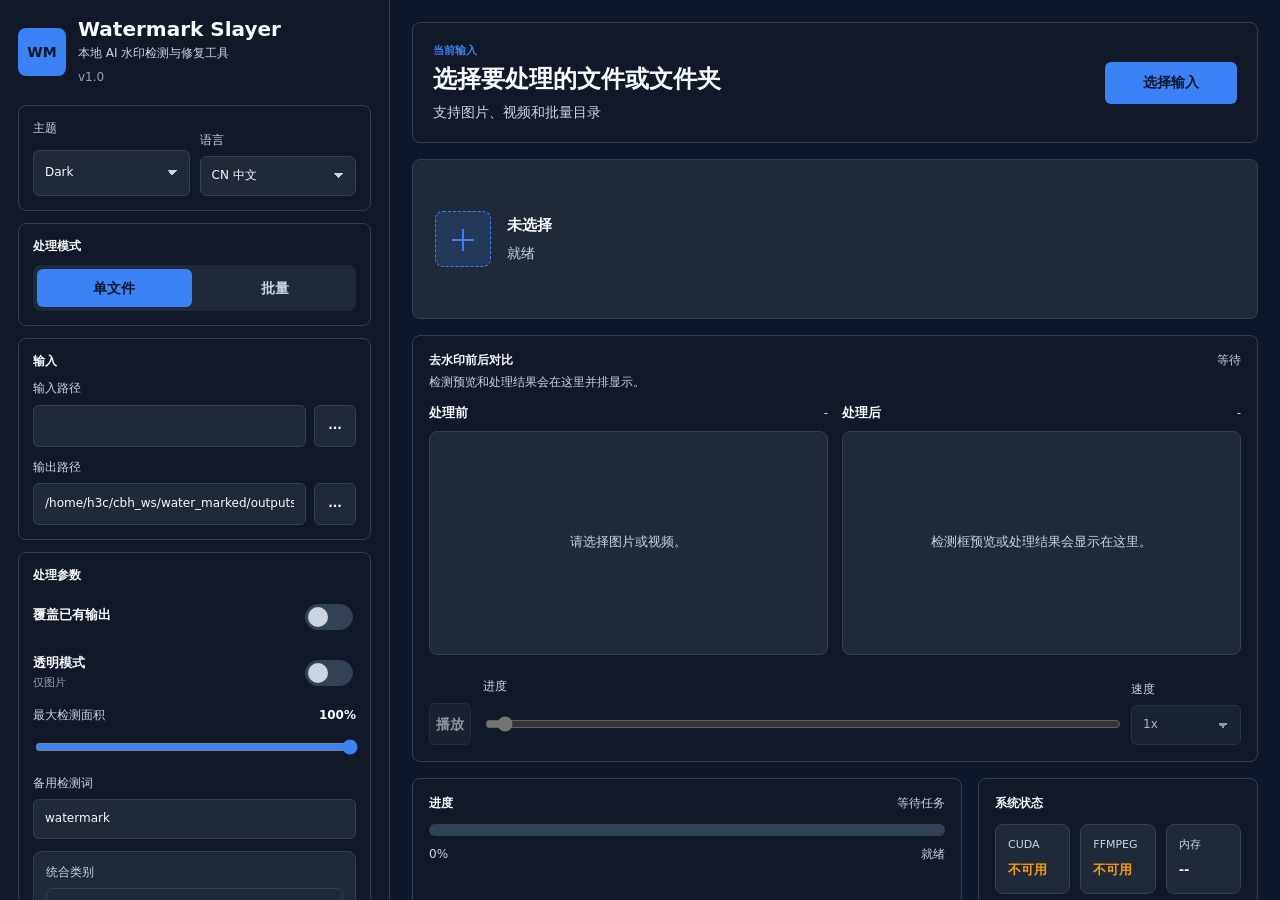
==== ui/index.html @ 6aa2b645 "Rename project to Watermark Slayer" ====
<!DOCTYPE html>
<html lang="zh">
<head>
    <meta charset="UTF-8">
    <meta name="viewport" content="width=device-width, initial-scale=1.0">
    <title>Watermark Slayer</title>
    <link rel="stylesheet" href="themes.css">
</head>
<body data-theme="dark">
    <div id="app" class="app-shell">
        <aside class="sidebar" aria-label="Controls">
            <header class="brand">
                <div class="brand-mark" aria-hidden="true">WM</div>
                <div class="brand-copy">
                    <h1 data-i18n="app.title">Watermark Slayer</h1>
                    <p data-i18n="app.subtitle">Local AI watermark detection and inpainting</p>
                    <span id="appVersion" class="version">v1.0</span>
                </div>
            </header>

            <section class="control-block">
                <div class="control-grid two">
                    <label class="field">
                        <span data-i18n="labels.theme">Theme</span>
                        <select id="themeSelect"></select>
                    </label>
                    <label class="field">
                        <span data-i18n="labels.language">Language</span>
                        <select id="langSelect"></select>
                    </label>
                </div>
            </section>

            <section class="control-block">
                <div class="section-title" data-i18n="modes.label">Mode</div>
                <div class="segmented" role="group" aria-label="Mode">
                    <button id="modeSingle" type="button" class="segment active" data-mode="single" data-i18n="modes.single">Single File</button>
                    <button id="modeBatch" type="button" class="segment" data-mode="batch" data-i18n="modes.batch">Batch</button>
                </div>
            </section>

            <section class="control-block">
                <div class="section-title" data-i18n="sections.input">Input</div>
                <label class="field">
                    <span data-i18n="labels.input_path">Input path</span>
                    <div class="path-row">
                        <input id="inputPath" type="text" spellcheck="false" autocomplete="off">
                        <button id="browseInput" class="icon-button" type="button" title="Browse" aria-label="Browse input">...</button>
                    </div>
                </label>
                <label class="field">
                    <span data-i18n="labels.output_path">Output path</span>
                    <div class="path-row">
                        <input id="outputPath" type="text" spellcheck="false" autocomplete="off" data-i18n-placeholder="output.placeholder">
                        <button id="browseOutput" class="icon-button" type="button" title="Browse" aria-label="Browse output">...</button>
                    </div>
                </label>
            </section>

            <section class="control-block">
                <div class="section-title" data-i18n="sections.settings">Processing</div>
                <label class="switch-row" data-tooltip-key="settings.gaslight.tooltip">
                    <span>
                        <strong data-i18n="settings.gaslight.label">Overwrite output</strong>
                        <small data-i18n="settings.gaslight.sublabel"></small>
                    </span>
                    <input id="overwriteToggle" type="checkbox">
                </label>
                <label class="switch-row" data-tooltip-key="settings.ghost.tooltip">
                    <span>
                        <strong data-i18n="settings.ghost.label">Transparent mode</strong>
                        <small data-i18n="settings.ghost.sublabel">Images only</small>
                    </span>
                    <input id="transparentToggle" type="checkbox">
                </label>

                <label class="field range-field" data-tooltip-key="settings.sigma_detect.tooltip">
                    <span class="range-label">
                        <span data-i18n="settings.sigma_detect.label">Max detection area</span>
                        <b id="detectionValue">100%</b>
                    </span>
                    <input id="detectionRange" type="range" min="1" max="100" value="100">
                </label>

                <label class="field" data-tooltip-key="settings.detection_prompt.tooltip">
                    <span data-i18n="classes.fallback_prompt">Fallback prompt</span>
                    <input id="detectionPrompt" type="text" list="promptOptions" data-i18n-placeholder="settings.detection_prompt.placeholder">
                    <datalist id="promptOptions">
                        <option value="watermark"></option>
                        <option value="logo"></option>
                        <option value="text"></option>
                        <option value="signature"></option>
                    </datalist>
                </label>

                <div class="class-map">
                    <label class="field">
                        <span data-i18n="classes.group">Unified category</span>
                        <select id="classGroupSelect"></select>
                    </label>
                    <div id="classGroupDescription" class="class-description"></div>
                    <div class="class-output">
                        <span data-i18n="classes.output_label">Output label</span>
                        <strong id="classOutputLabel">watermark</strong>
                    </div>
                    <div class="field">
                        <span data-i18n="classes.raw_classes">Raw model classes</span>
                        <div id="classCheckboxes" class="class-checkboxes"></div>
                        <small data-i18n="classes.hint">Selected raw classes are merged into one output label for mask generation.</small>
                    </div>
                </div>

                <div class="model-map">
                    <div class="section-title" data-i18n="model_settings.title">Florence Model</div>
                    <label class="field">
                        <span data-i18n="model_settings.model_id">Model folder</span>
                        <div class="path-row">
                            <input id="florenceModelId" type="text" spellcheck="false">
                            <button id="browseFlorenceModel" class="icon-button" type="button" title="Browse">...</button>
                        </div>
                    </label>
                    <label class="field">
                        <span data-i18n="model_settings.adapter_dir">Adapter folder</span>
                        <div class="path-row">
                            <input id="florenceAdapterDir" type="text" spellcheck="false">
                            <button id="browseFlorenceAdapter" class="icon-button" type="button" title="Browse">...</button>
                        </div>
                    </label>
                    <div class="control-grid two">
                        <label class="field">
                            <span data-i18n="model_settings.max_new_tokens">Max tokens</span>
                            <input id="florenceMaxTokens" type="number" min="1" max="1024">
                        </label>
                        <label class="field">
                            <span data-i18n="model_settings.num_beams">Beams</span>
                            <input id="florenceNumBeams" type="number" min="1" max="10">
                        </label>
                    </div>
                    <label class="switch-row compact-switch">
                        <span>
                            <strong data-i18n="model_settings.use_fast_processor">Fast processor</strong>
                        </span>
                        <input id="florenceUseFastProcessor" type="checkbox">
                    </label>
                </div>

                <label class="field" data-tooltip-key="settings.output_format.tooltip">
                    <span data-i18n="settings.output_format.label">Output format</span>
                    <select id="formatSelect">
                        <option value="None" data-i18n="settings.output_format.auto">Auto</option>
                        <option value="PNG" data-i18n="settings.output_format.png">PNG</option>
                        <option value="JPG" data-i18n="settings.output_format.jpg">JPG</option>
                        <option value="WEBP" data-i18n="settings.output_format.webp">WEBP</option>
                        <option value="MP4" data-i18n="settings.output_format.mp4">MP4</option>
                        <option value="AVI" data-i18n="settings.output_format.avi">AVI</option>
                    </select>
                </label>
            </section>

            <section id="videoPanel" class="control-block">
                <div class="section-title" data-i18n="video_settings.title">Video Settings</div>
                <label class="field range-field">
                    <span class="range-label">
                        <span data-i18n="video_settings.detection_skip.label">Detection interval</span>
                        <b><span id="detectionSkipValue">1</span> <span data-i18n="video_settings.detection_skip.unit">frames</span></b>
                    </span>
                    <input id="detectionSkip" type="range" min="1" max="10" value="1">
                    <small data-i18n="video_settings.detection_skip.hint"></small>
                </label>
                <label class="field range-field">
                    <span class="range-label">
                        <span data-i18n="video_settings.fade_in.label">Lead buffer</span>
                        <b><span id="fadeInValue">0</span>s</b>
                    </span>
                    <input id="fadeIn" type="range" min="0" max="2" step="0.1" value="0">
                    <small data-i18n="video_settings.fade_in.hint"></small>
                </label>
                <label class="field range-field">
                    <span class="range-label">
                        <span data-i18n="video_settings.fade_out.label">Tail buffer</span>
                        <b><span id="fadeOutValue">0</span>s</b>
                    </span>
                    <input id="fadeOut" type="range" min="0" max="2" step="0.1" value="0">
                    <small data-i18n="video_settings.fade_out.hint"></small>
                </label>
            </section>

            <section class="control-block actions">
                <button id="startButton" type="button" class="primary-button" data-i18n="buttons.start">Start Processing</button>
                <button id="stopButton" type="button" class="secondary-button" data-i18n="buttons.stop">Stop</button>
                <button id="previewButton" type="button" class="secondary-button" data-i18n="buttons.preview">Preview Detection</button>
            </section>
        </aside>

        <main class="workspace">
            <section class="hero-panel">
                <div>
                    <p class="eyebrow" data-i18n="labels.current_file">Current input</p>
                    <h2 id="selectedTitle" data-i18n="dropzone.title">Select a file or folder</h2>
                    <p id="selectedSubtitle" data-i18n="dropzone.subtitle">Images, videos, and batch folders are supported</p>
                </div>
                <button id="stageBrowse" type="button" class="primary-button compact" data-i18n="buttons.select_input">Select Input</button>
            </section>

            <section id="dropZone" class="drop-zone" tabindex="0">
                <div class="drop-symbol" aria-hidden="true"></div>
                <div>
                    <strong id="pathDisplay" data-i18n="labels.not_selected">Not selected</strong>
                    <span id="fileKind" data-i18n="labels.ready">Ready</span>
                </div>
            </section>

            <section class="panel compare-panel">
                <div class="panel-head">
                    <div>
                        <h3 data-i18n="compare.title">Before / After</h3>
                        <p data-i18n="compare.subtitle">Detection preview and processed output stay side by side.</p>
                    </div>
                    <span id="compareStatus" data-i18n="compare.waiting">Waiting</span>
                </div>

                <div class="compare-grid">
                    <div class="compare-pane">
                        <div class="compare-pane-head">
                            <h4 data-i18n="compare.before">Before</h4>
                            <span id="compareBeforeName">-</span>
                        </div>
                        <div class="compare-media">
                            <img id="compareBeforeImage" class="hidden" alt="Before image">
                            <video id="compareBeforeVideo" class="hidden" muted playsinline></video>
                            <div id="compareBeforeEmpty" class="compare-empty" data-i18n="compare.before_empty">Select an image or video.</div>
                        </div>
                    </div>

                    <div class="compare-pane">
                        <div class="compare-pane-head">
                            <h4 data-i18n="compare.after">After</h4>
                            <span id="compareAfterName">-</span>
                        </div>
                        <div class="compare-media">
                            <img id="compareAfterImage" class="hidden" alt="After image">
                            <video id="compareAfterVideo" class="hidden" muted playsinline></video>
                            <div id="compareAfterEmpty" class="compare-empty" data-i18n="compare.after_empty">Detection boxes or processed output will appear here.</div>
                        </div>
                    </div>
                </div>

                <div class="compare-controls">
                    <button id="comparePlayPause" type="button" class="secondary-button compact" data-i18n="compare.play">Play</button>
                    <label class="field">
                        <span data-i18n="compare.progress">Progress</span>
                        <input id="compareTimeline" type="range" min="0" max="1000" value="0">
                    </label>
                    <label class="field speed-field">
                        <span data-i18n="compare.speed">Speed</span>
                        <select id="compareSpeed">
                            <option value="0.25">0.25x</option>
                            <option value="0.5">0.5x</option>
                            <option value="1" selected>1x</option>
                            <option value="1.5">1.5x</option>
                            <option value="2">2x</option>
                            <option value="4">4x</option>
                        </select>
                    </label>
                </div>
            </section>

            <section class="status-layout">
                <div class="panel progress-panel">
                    <div class="panel-head">
                        <h3 data-i18n="labels.progress">Progress</h3>
                        <span id="statusText" data-i18n="labels.idle">Idle</span>
                    </div>
                    <div class="progress-track" aria-label="Progress">
                        <div id="progressFill" class="progress-fill"></div>
                    </div>
                    <div class="progress-meta">
                        <span id="progressValue">0%</span>
                        <span id="statusMessage">Ready</span>
                    </div>
                </div>

                <div class="panel system-panel">
                    <div class="panel-head">
                        <h3 data-i18n="sections.system">System</h3>
                    </div>
                    <div class="system-grid">
                        <div class="system-item">
                            <span data-i18n="status_bar.cuda">CUDA</span>
                            <strong id="cudaState">--</strong>
                        </div>
                        <div class="system-item">
                            <span data-i18n="status_bar.ffmpeg">FFmpeg</span>
                            <strong id="ffmpegState">--</strong>
                        </div>
                        <div class="system-item">
                            <span data-i18n="status_bar.ram">RAM</span>
                            <strong id="ramState">--</strong>
                        </div>
                        <div class="system-item wide">
                            <span>Device</span>
                            <strong id="gpuState">--</strong>
                        </div>
                    </div>
                </div>
            </section>

            <section class="panel log-panel">
                <div class="panel-head">
                    <h3 data-i18n="sections.logs">Logs</h3>
                    <button id="clearLogs" type="button" class="text-button">Clear</button>
                </div>
                <div id="logs" class="logs" aria-live="polite"></div>
            </section>
        </main>
    </div>

    <div id="previewModal" class="modal hidden" role="dialog" aria-modal="true" aria-labelledby="previewTitle">
        <div class="modal-surface">
            <header class="modal-head">
                <div>
                    <p class="eyebrow" data-i18n="sections.preview">Preview</p>
                    <h2 id="previewTitle" data-i18n="preview_modal.title">Detection Preview</h2>
                </div>
                <button id="closePreview" type="button" class="icon-button close" aria-label="Close">x</button>
            </header>
            <div id="previewBody" class="preview-body">
                <div id="previewLoading" class="preview-state hidden">
                    <div class="loader"></div>
                    <strong data-i18n="preview_modal.loading">Detecting...</strong>
                    <span data-i18n="preview_modal.loading_hint">The first run may need to download model files.</span>
                </div>
                <div id="previewError" class="preview-error hidden"></div>
                <img id="previewImage" class="preview-image hidden" alt="Detection preview">
            </div>
            <div class="preview-meta">
                <div>
                    <span data-i18n="preview_modal.prompt">Prompt:</span>
                    <strong id="previewPrompt">-</strong>
                </div>
                <div>
                    <span data-i18n="preview_modal.detected">Detected:</span>
                    <strong><span id="previewCount">0</span> <span data-i18n="preview_modal.regions">region(s)</span></strong>
                </div>
                <div class="wide">
                    <span data-i18n="preview_modal.source">Source:</span>
                    <strong id="previewSource">-</strong>
                </div>
            </div>
            <div class="preview-list">
                <h3 data-i18n="preview_modal.bounding_boxes">Bounding Boxes</h3>
                <div id="previewDetections"></div>
            </div>
            <div class="preview-raw test-json-grid">
                <div>
                    <h3 data-i18n="preview_modal.generated_text">Florence Generated Text</h3>
                    <pre id="previewGeneratedText"></pre>
                </div>
                <div>
                    <h3 data-i18n="preview_modal.predictions_raw">Raw OD Predictions</h3>
                    <pre id="previewRawPredictions"></pre>
                </div>
            </div>
            <footer class="modal-actions">
                <button id="rerunPreview" type="button" class="secondary-button" data-i18n="buttons.try_again">Run Again</button>
                <button id="closePreviewFooter" type="button" class="primary-button compact" data-i18n="buttons.close">Close</button>
            </footer>
        </div>
    </div>

    <script>
        const fallbackText = {
            app: { title: 'Watermark Slayer', subtitle: 'Local AI watermark detection and inpainting' },
            sections: { input: 'Input', output: 'Output', settings: 'Processing', video: 'Video', system: 'System', logs: 'Logs', preview: 'Preview' },
            modes: { label: 'Mode', single: 'Single File', batch: 'Batch' },
            settings: {
                gaslight: { label: 'Overwrite output', sublabel: '', tooltip: 'Allow replacing existing output files.' },
                ghost: { label: 'Transparent mode', sublabel: 'Images only', tooltip: 'Make detected regions transparent instead of inpainting.' },
                sigma_detect: { label: 'Max detection area', tooltip: 'Detections larger than this percentage are skipped.' },
                detection_prompt: { label: 'Detection prompt', placeholder: 'watermark', tooltip: 'Tell the model what to detect.' },
                output_format: { label: 'Output format', auto: 'Auto', png: 'PNG', jpg: 'JPG', webp: 'WEBP', mp4: 'MP4', avi: 'AVI' }
            },
            classes: { title: 'Class Mapping', group: 'Unified category', raw_classes: 'Raw model classes', output_label: 'Output label', fallback_prompt: 'Fallback prompt', empty: 'No classes are available. Check detection_classes.json.', hint: 'Selected raw classes are merged into one output label for mask generation.' },
            video_settings: {
                title: 'Video Settings',
                detection_skip: { label: 'Detection interval', unit: 'frames', hint: 'Higher values are faster but may miss short-lived watermarks.' },
                fade_in: { label: 'Lead buffer', hint: 'Extend the mask backward in time.' },
                fade_out: { label: 'Tail buffer', hint: 'Extend the mask forward in time.' }
            },
            model_settings: { title: 'Florence Model', model_id: 'Model folder', adapter_dir: 'Adapter folder', max_new_tokens: 'Max tokens', num_beams: 'Beams', use_fast_processor: 'Fast processor' },
            buttons: { preview: 'Preview Detection', preview_loading: 'Detecting...', start: 'Start Processing', start_processing: 'Processing...', stop: 'Stop', select_input: 'Select Input', try_again: 'Run Again', close: 'Close' },
            compare: { title: 'Before / After', subtitle: 'Detection preview and processed output stay side by side.', waiting: 'Waiting', detecting: 'Detection preview', processing: 'Processing', done: 'Processed', before: 'Before', after: 'After', before_empty: 'Select an image or video.', after_empty: 'Detection boxes or processed output will appear here.', play: 'Play', pause: 'Pause', progress: 'Progress', speed: 'Speed' },
            dropzone: { title: 'Select a file or folder', subtitle: 'Images, videos, and batch folders are supported', video_hint: 'Video file', image_hint: 'Image file', folder_hint: 'Batch folder' },
            output: { placeholder: 'Defaults to the input folder' },
            status_bar: { cuda: 'CUDA', ffmpeg: 'FFmpeg', ram: 'RAM', on: 'Available', off: 'Unavailable', cpu_mode: 'CPU Mode' },
            preview_modal: { title: 'Detection Preview', prompt: 'Prompt:', detected: 'Detected:', source: 'Source:', regions: 'region(s)', bounding_boxes: 'Bounding Boxes', generated_text: 'Florence Generated Text', predictions_raw: 'Raw OD Predictions', of_image: '% of image', too_large: 'Skipped', loading: 'Detecting...', loading_hint: 'The first run may need to download model files.' },
            processing_status: ['Preparing models...', 'Detecting watermark regions...', 'Building masks...', 'Running inpainting...', 'Writing output...'],
            logs: { init: 'Interface ready.', starting: 'Processing started.', first_run_hint: 'First run may download model files.', done: 'Processing complete.', stopped: 'Task stopped.', no_input: 'Select an input path first.', ghost_video_warning: 'Transparent mode is not supported for videos. It has been disabled.', no_ffmpeg: 'FFmpeg was not detected. Video output may not include audio.', api_error: 'Backend API is unavailable. Start the app with run.sh or run.bat.', preview_failed: 'Preview failed:', preview_result: 'Detected {total} region(s); {accepted} will be processed.', cooking: 'Processing...' },
            labels: { theme: 'Theme', language: 'Language', input_path: 'Input path', output_path: 'Output path', current_file: 'Current input', idle: 'Idle', progress: 'Progress', ready: 'Ready', not_selected: 'Not selected', api_unavailable: 'API disconnected' }
        };

        const defaultUiConfig = {
            version: '1.0',
            themes: [
                { id: 'dark', name: 'Dark' },
                { id: 'light', name: 'Light' }
            ],
            languages: [
                { id: 'zh', icon: 'CN', name: '中文' },
                { id: 'en', icon: 'EN', name: 'English' }
            ]
        };

        const defaultDetectionClassConfig = {
            version: 1,
            default_group: 'watermark',
            groups: [
                {
                    id: 'watermark',
                    name: 'Watermark',
                    name_zh: '水印',
                    name_en: 'Watermark',
                    output_label: 'watermark',
                    task: 'od',
                    description: 'Unified watermark category composed from raw Florence-2 labels.',
                    description_zh: '由微调 Florence-2 输出的原始水印类别合并而成。',
                    description_en: 'Unified watermark category composed from raw Florence-2 labels.',
                    classes: [
                        { id: 'sd_wm', name: 'SD Watermark', name_zh: 'SD 水印', name_en: 'SD Watermark' },
                        { id: 'blur_wm', name: 'Blur Watermark', name_zh: '模糊水印', name_en: 'Blur Watermark' }
                    ]
                }
            ]
        };

        const supportedVideoExt = ['mp4', 'avi', 'mov', 'mkv', 'flv', 'wmv', 'webm'];
        const supportedImageExt = ['png', 'jpg', 'jpeg', 'webp', 'bmp'];
        const formatValues = ['None', 'PNG', 'JPG', 'WEBP', 'MP4', 'AVI'];
        const defaultOutputPath = '/home/h3c/cbh_ws/water_marked/outputs';

        const state = {
            uiConfig: defaultUiConfig,
            detectionClassConfig: defaultDetectionClassConfig,
            t: fallbackText,
            configLoaded: false,
            mode: 'single',
            overwrite: false,
            transparent: false,
            detection: 100,
            format: 'None',
            inputPath: '',
            outputPath: defaultOutputPath,
            processing: false,
            progress: 0,
            statusMsg: '',
            theme: 'dark',
            lang: 'zh',
            detectionPrompt: 'watermark',
            detectionGroup: 'watermark',
            detectionOutputLabel: 'watermark',
            detectionTask: 'auto',
            selectedDetectionClasses: [],
            detectionSkip: 1,
            fadeIn: 0,
            fadeOut: 0,
            logs: [],
            logSeq: Date.now(),
            systemInfo: { cuda: false, gpu: '--', ffmpeg: false, ram: 0 },
            preview: { loading: false, error: '', image: '', detections: [], prompt: '', source: '', generatedText: '', predictionsRaw: [], parsed: null },
            compare: { before: null, after: null, status: 'waiting', outputPath: '', speed: 1, timeline: 0, playing: false },
            florenceTest: {
                modelId: '/home/h3c/cbh_ws/florence_train/fused_model',
                adapterDir: '',
                maxNewTokens: 256,
                numBeams: 3,
                useFastProcessor: true
            },
            statusTimer: null,
            saveTimer: null
        };

        const $ = (selector, root = document) => root.querySelector(selector);
        const $$ = (selector, root = document) => Array.from(root.querySelectorAll(selector));

        const el = {};

        function api() {
            return window.pywebview && window.pywebview.api ? window.pywebview.api : null;
        }

        function text(path, fallback = '') {
            const fromLang = path.split('.').reduce((acc, part) => acc && acc[part], state.t);
            if (typeof fromLang === 'string') return fromLang;
            const fromFallback = path.split('.').reduce((acc, part) => acc && acc[part], fallbackText);
            return typeof fromFallback === 'string' ? fromFallback : fallback;
        }

        function normalizeTheme(theme) {
            const themes = state.uiConfig.themes.map(item => item.id);
            return themes.includes(theme) ? theme : 'dark';
        }

        function normalizeLang(lang) {
            const langs = state.uiConfig.languages.map(item => item.id);
            return langs.includes(lang) ? lang : 'zh';
        }

        function normalizeFormat(format) {
            return formatValues.includes(format) ? format : 'None';
        }

        function currentClassGroup() {
            const groups = state.detectionClassConfig.groups || [];
            return groups.find(group => group.id === state.detectionGroup) || groups[0] || null;
        }

        function classIds(group) {
            return (group && Array.isArray(group.classes) ? group.classes : []).map(item => item.id || item).filter(Boolean);
        }

        function normalizeDetectionGroup(groupId) {
            const groups = state.detectionClassConfig.groups || [];
            if (groups.some(group => group.id === groupId)) return groupId;
            return state.detectionClassConfig.default_group || (groups[0] && groups[0].id) || 'watermark';
        }

        function normalizeSelectedClasses(selected, group) {
            const available = classIds(group);
            const selectedSet = new Set(Array.isArray(selected) ? selected : []);
            const normalized = available.filter(id => selectedSet.has(id));
            return normalized.length ? normalized : available;
        }

        function localizedValue(item, key) {
            if (!item) return '';
            return item[`${key}_${state.lang}`] || item[key] || item.id || '';
        }

        function toUbuntuPath(path) {
            if (path === null || path === undefined) return '';
            let value = String(path).trim();
            if (!value) return '';

            if (value.startsWith('file://')) {
                try {
                    const url = new URL(value);
                    if (url.protocol === 'file:') {
                        value = decodeURIComponent(url.pathname || '');
                    }
                } catch (error) {
                    // Keep the original text if it is not a valid URL.
                }
            }

            value = value.replace(/\\/g, '/');
            const driveMatch = value.match(/^\/?([A-Za-z]):\/(.*)$/);
            if (driveMatch) {
                value = `/mnt/${driveMatch[1].toLowerCase()}/${driveMatch[2]}`;
            }
            return value;
        }

        function extensionOf(path) {
            path = toUbuntuPath(path);
            if (!path || !path.includes('.')) return '';
            return path.split('.').pop().toLowerCase();
        }

        function isVideoFile(path) {
            return supportedVideoExt.includes(extensionOf(path));
        }

        function isImageFile(path) {
            return supportedImageExt.includes(extensionOf(path));
        }

        function displayPath(path) {
            return toUbuntuPath(path) || text('labels.not_selected', 'Not selected');
        }

        function setHidden(node, hidden) {
            node.classList.toggle('hidden', Boolean(hidden));
        }

        async function fetchJson(url) {
            const response = await fetch(url, { cache: 'no-store' });
            if (!response.ok) throw new Error(response.statusText);
            return response.json();
        }

        async function loadUiConfig() {
            try {
                state.uiConfig = await fetchJson('config.json');
            } catch (error) {
                state.uiConfig = defaultUiConfig;
            }
            el.appVersion.textContent = 'v' + (state.uiConfig.version || '1.0');
            fillSelects();
        }

        async function loadDetectionClassConfig() {
            try {
                state.detectionClassConfig = await fetchJson('detection_classes.json');
            } catch (error) {
                state.detectionClassConfig = defaultDetectionClassConfig;
            }
            fillClassGroupSelect();
            state.detectionGroup = normalizeDetectionGroup(state.detectionGroup);
            const group = currentClassGroup();
                state.detectionOutputLabel = group ? (group.output_label || group.id) : 'watermark';
                state.detectionTask = group ? (group.task || 'auto') : 'auto';
                state.selectedDetectionClasses = normalizeSelectedClasses(state.selectedDetectionClasses, group);
        }

        async function loadLanguage(lang) {
            const safeLang = normalizeLang(lang);
            try {
                state.t = await fetchJson(`lang/${safeLang}.json`);
            } catch (error) {
                state.t = fallbackText;
            }
            state.lang = safeLang;
            fillClassGroupSelect();
            document.documentElement.lang = safeLang === 'zh' ? 'zh' : 'en';
            document.title = text('app.title', 'Watermark Slayer');
            translateStatic();
            render();
        }

        function fillSelects() {
            el.themeSelect.innerHTML = '';
            state.uiConfig.themes.forEach(theme => {
                const option = document.createElement('option');
                option.value = theme.id;
                option.textContent = theme.name || theme.id;
                el.themeSelect.appendChild(option);
            });

            el.langSelect.innerHTML = '';
            state.uiConfig.languages.forEach(lang => {
                const option = document.createElement('option');
                option.value = lang.id;
                option.textContent = `${lang.icon ? lang.icon + ' ' : ''}${lang.name || lang.id}`;
                el.langSelect.appendChild(option);
            });
        }

        function fillClassGroupSelect() {
            el.classGroupSelect.innerHTML = '';
            const groups = state.detectionClassConfig.groups || [];
            groups.forEach(group => {
                const option = document.createElement('option');
                option.value = group.id;
                option.textContent = localizedValue(group, 'name') || group.output_label || group.id;
                el.classGroupSelect.appendChild(option);
            });
        }

        function translateStatic() {
            $$('[data-i18n]').forEach(node => {
                node.textContent = text(node.dataset.i18n, node.textContent);
            });
            $$('[data-i18n-placeholder]').forEach(node => {
                node.placeholder = text(node.dataset.i18nPlaceholder, node.placeholder);
            });
            $$('[data-tooltip-key]').forEach(node => {
                const tooltip = text(node.dataset.tooltipKey, '');
                if (tooltip) node.dataset.tooltip = tooltip;
            });
        }

        function applyTheme(theme) {
            state.theme = normalizeTheme(theme);
            document.body.dataset.theme = state.theme;
            el.themeSelect.value = state.theme;
        }

        function getConfig() {
            return {
                input_path: toUbuntuPath(state.inputPath),
                output_path: toUbuntuPath(state.outputPath),
                overwrite: state.overwrite,
                transparent: state.transparent,
                max_bbox_percent: state.detection,
                force_format: state.format,
                mode: state.mode,
                detection_prompt: state.detectionPrompt,
                detection_group: state.detectionGroup,
                detection_classes: state.selectedDetectionClasses,
                detection_output_label: state.detectionOutputLabel,
                detection_task: state.detectionTask,
                florence_model_id: toUbuntuPath(state.florenceTest.modelId),
                florence_adapter_dir: toUbuntuPath(state.florenceTest.adapterDir),
                florence_max_new_tokens: parseInt(state.florenceTest.maxNewTokens, 10) || 256,
                florence_num_beams: parseInt(state.florenceTest.numBeams, 10) || 3,
                florence_use_fast_processor: state.florenceTest.useFastProcessor,
                detection_skip: parseInt(state.detectionSkip, 10) || 1,
                fade_in: parseFloat(state.fadeIn) || 0,
                fade_out: parseFloat(state.fadeOut) || 0,
                theme: state.theme,
                lang: state.lang
            };
        }

        function saveConfigDebounced() {
            if (!state.configLoaded || !api()) return;
            clearTimeout(state.saveTimer);
            state.saveTimer = setTimeout(async () => {
                try {
                    await api().save_config(getConfig());
                } catch (error) {
                    console.log('Config save failed:', error);
                }
            }, 400);
        }

        async function loadBackendConfig() {
            if (!api()) return false;
            try {
                const config = await api().get_config() || {};
                state.inputPath = toUbuntuPath(config.input_path || '');
                state.outputPath = Object.prototype.hasOwnProperty.call(config, 'output_path') ? (toUbuntuPath(config.output_path || defaultOutputPath) || defaultOutputPath) : defaultOutputPath;
                state.overwrite = Boolean(config.overwrite);
                state.transparent = Boolean(config.transparent);
                state.detection = Number(config.max_bbox_percent || 100);
                state.format = normalizeFormat(config.force_format || 'None');
                state.mode = config.mode === 'batch' ? 'batch' : 'single';
                state.detectionPrompt = config.detection_prompt || 'watermark';
                state.detectionGroup = normalizeDetectionGroup(config.detection_group || state.detectionClassConfig.default_group || 'watermark');
                state.detectionOutputLabel = config.detection_output_label || (currentClassGroup() && currentClassGroup().output_label) || 'watermark';
                state.detectionTask = config.detection_task || (currentClassGroup() && currentClassGroup().task) || 'auto';
                state.selectedDetectionClasses = normalizeSelectedClasses(config.detection_classes || [], currentClassGroup());
                state.florenceTest.modelId = Object.prototype.hasOwnProperty.call(config, 'florence_model_id') ? toUbuntuPath(config.florence_model_id) : state.florenceTest.modelId;
                state.florenceTest.adapterDir = Object.prototype.hasOwnProperty.call(config, 'florence_adapter_dir') ? toUbuntuPath(config.florence_adapter_dir) : state.florenceTest.adapterDir;
                state.florenceTest.maxNewTokens = parseInt(config.florence_max_new_tokens || state.florenceTest.maxNewTokens, 10);
                state.florenceTest.numBeams = parseInt(config.florence_num_beams || state.florenceTest.numBeams, 10);
                state.florenceTest.useFastProcessor = config.florence_use_fast_processor !== false;
                state.detectionSkip = parseInt(config.detection_skip || 1, 10);
                state.fadeIn = parseFloat(config.fade_in || 0);
                state.fadeOut = parseFloat(config.fade_out || 0);
                applyTheme(config.theme || 'dark');
                await loadLanguage(config.lang || 'zh');
                state.configLoaded = true;
                addLogEntry(text('logs.init', 'Interface ready.'), 'info');
                render();
                await loadComparisonInput();
                return true;
            } catch (error) {
                console.log('Config load failed:', error);
                return false;
            }
        }

        function waitForBackendConfig() {
            return new Promise(resolve => {
                let done = false;
                const finish = value => {
                    if (!done) {
                        done = true;
                        resolve(value);
                    }
                };
                const attempt = async () => {
                    const loaded = await loadBackendConfig();
                    if (loaded) finish(true);
                };
                if (api()) {
                    attempt();
                } else {
                    window.addEventListener('pywebviewready', attempt, { once: true });
                    setTimeout(() => finish(false), 2500);
                }
            });
        }

        function bindElements() {
            [
                'appVersion', 'themeSelect', 'langSelect', 'modeSingle', 'modeBatch',
                'inputPath', 'outputPath', 'browseInput', 'browseOutput',
                'overwriteToggle', 'transparentToggle', 'detectionRange', 'detectionValue',
                'detectionPrompt', 'formatSelect', 'videoPanel', 'detectionSkip',
                'classGroupSelect', 'classGroupDescription', 'classOutputLabel', 'classCheckboxes',
                'detectionSkipValue', 'fadeIn', 'fadeInValue', 'fadeOut', 'fadeOutValue',
                'startButton', 'stopButton', 'previewButton', 'stageBrowse', 'dropZone',
                'florenceModelId', 'browseFlorenceModel', 'florenceAdapterDir',
                'browseFlorenceAdapter', 'florenceMaxTokens', 'florenceNumBeams',
                'florenceUseFastProcessor', 'compareStatus', 'compareBeforeName',
                'compareAfterName', 'compareBeforeImage', 'compareAfterImage',
                'compareBeforeVideo', 'compareAfterVideo', 'compareBeforeEmpty',
                'compareAfterEmpty', 'comparePlayPause', 'compareTimeline', 'compareSpeed',
                'selectedTitle', 'selectedSubtitle', 'pathDisplay', 'fileKind',
                'statusText', 'progressFill', 'progressValue', 'statusMessage',
                'cudaState', 'ffmpegState', 'ramState', 'gpuState', 'logs', 'clearLogs',
                'previewModal', 'closePreview', 'closePreviewFooter', 'previewLoading',
                'previewError', 'previewImage', 'previewPrompt', 'previewCount',
                'previewSource', 'previewDetections', 'previewGeneratedText',
                'previewRawPredictions', 'rerunPreview'
            ].forEach(id => {
                el[id] = document.getElementById(id);
            });
        }

        function bindEvents() {
            el.themeSelect.addEventListener('change', () => {
                applyTheme(el.themeSelect.value);
                saveConfigDebounced();
            });
            el.langSelect.addEventListener('change', async () => {
                await loadLanguage(el.langSelect.value);
                saveConfigDebounced();
            });

            el.modeSingle.addEventListener('click', () => setMode('single'));
            el.modeBatch.addEventListener('click', () => setMode('batch'));

            el.inputPath.addEventListener('input', () => {
                state.inputPath = toUbuntuPath(el.inputPath.value);
                state.compare.after = null;
                state.compare.outputPath = '';
                state.compare.status = 'waiting';
                saveConfigDebounced();
                render();
                loadComparisonInput();
            });
            el.outputPath.addEventListener('input', () => {
                state.outputPath = toUbuntuPath(el.outputPath.value);
                saveConfigDebounced();
            });
            el.browseInput.addEventListener('click', browseInput);
            el.browseOutput.addEventListener('click', browseOutput);
            el.stageBrowse.addEventListener('click', browseInput);
            el.dropZone.addEventListener('click', browseInput);
            el.dropZone.addEventListener('keydown', event => {
                if (event.key === 'Enter' || event.key === ' ') {
                    event.preventDefault();
                    browseInput();
                }
            });
            el.dropZone.addEventListener('dragover', event => {
                event.preventDefault();
                el.dropZone.classList.add('dragging');
            });
            el.dropZone.addEventListener('dragleave', () => el.dropZone.classList.remove('dragging'));
            el.dropZone.addEventListener('drop', event => {
                event.preventDefault();
                el.dropZone.classList.remove('dragging');
                const file = event.dataTransfer.files && event.dataTransfer.files[0];
                if (file && file.path) {
                    state.inputPath = toUbuntuPath(file.path);
                    saveConfigDebounced();
                    render();
                }
            });

            el.overwriteToggle.addEventListener('change', () => {
                state.overwrite = el.overwriteToggle.checked;
                saveConfigDebounced();
            });
            el.transparentToggle.addEventListener('change', () => {
                state.transparent = el.transparentToggle.checked;
                saveConfigDebounced();
                render();
            });
            el.detectionRange.addEventListener('input', () => {
                state.detection = parseInt(el.detectionRange.value, 10);
                render();
            });
            el.detectionRange.addEventListener('change', saveConfigDebounced);
            el.detectionPrompt.addEventListener('input', () => {
                state.detectionPrompt = el.detectionPrompt.value;
                saveConfigDebounced();
            });
            el.classGroupSelect.addEventListener('change', () => {
                state.detectionGroup = normalizeDetectionGroup(el.classGroupSelect.value);
                const group = currentClassGroup();
                state.detectionOutputLabel = group ? (group.output_label || group.id) : 'watermark';
                state.detectionTask = group ? (group.task || 'auto') : 'auto';
                state.selectedDetectionClasses = normalizeSelectedClasses([], group);
                saveConfigDebounced();
                render();
            });
            el.formatSelect.addEventListener('change', () => {
                state.format = normalizeFormat(el.formatSelect.value);
                saveConfigDebounced();
            });
            el.detectionSkip.addEventListener('input', () => {
                state.detectionSkip = parseInt(el.detectionSkip.value, 10);
                render();
            });
            el.detectionSkip.addEventListener('change', saveConfigDebounced);
            el.fadeIn.addEventListener('input', () => {
                state.fadeIn = parseFloat(el.fadeIn.value);
                render();
            });
            el.fadeIn.addEventListener('change', saveConfigDebounced);
            el.fadeOut.addEventListener('input', () => {
                state.fadeOut = parseFloat(el.fadeOut.value);
                render();
            });
            el.fadeOut.addEventListener('change', saveConfigDebounced);

            el.startButton.addEventListener('click', startProcessing);
            el.stopButton.addEventListener('click', stopProcessing);
            el.previewButton.addEventListener('click', runPreview);
            el.rerunPreview.addEventListener('click', runPreview);
            el.browseFlorenceModel.addEventListener('click', () => browseFlorenceFolder('modelId'));
            el.browseFlorenceAdapter.addEventListener('click', () => browseFlorenceFolder('adapterDir'));
            el.florenceModelId.addEventListener('input', () => { state.florenceTest.modelId = toUbuntuPath(el.florenceModelId.value); saveConfigDebounced(); });
            el.florenceAdapterDir.addEventListener('input', () => { state.florenceTest.adapterDir = toUbuntuPath(el.florenceAdapterDir.value); saveConfigDebounced(); });
            el.florenceMaxTokens.addEventListener('input', () => { state.florenceTest.maxNewTokens = parseInt(el.florenceMaxTokens.value, 10) || 256; saveConfigDebounced(); });
            el.florenceNumBeams.addEventListener('input', () => { state.florenceTest.numBeams = parseInt(el.florenceNumBeams.value, 10) || 3; saveConfigDebounced(); });
            el.florenceUseFastProcessor.addEventListener('change', () => { state.florenceTest.useFastProcessor = el.florenceUseFastProcessor.checked; saveConfigDebounced(); });
            el.comparePlayPause.addEventListener('click', toggleComparePlayback);
            el.compareSpeed.addEventListener('change', () => {
                state.compare.speed = parseFloat(el.compareSpeed.value) || 1;
                applyCompareSpeed();
            });
            el.compareTimeline.addEventListener('input', () => seekCompareFromSlider());
            el.compareBeforeVideo.addEventListener('timeupdate', syncCompareTimeline);
            el.compareAfterVideo.addEventListener('timeupdate', syncCompareTimeline);
            el.closePreview.addEventListener('click', closePreview);
            el.closePreviewFooter.addEventListener('click', closePreview);
            el.previewModal.addEventListener('click', event => {
                if (event.target === el.previewModal) closePreview();
            });
            el.clearLogs.addEventListener('click', () => {
                state.logs = [];
                renderLogs();
            });
        }

        function setMode(mode) {
            state.mode = mode === 'batch' ? 'batch' : 'single';
            saveConfigDebounced();
            render();
        }

        async function browseInput() {
            if (!api()) {
                addLogEntry(text('logs.api_error'), 'error');
                return;
            }
            try {
                const path = state.mode === 'single'
                    ? await api().browse_file()
                    : await api().browse_folder();
                if (path) {
                    state.inputPath = toUbuntuPath(path);
                    state.compare.after = null;
                    state.compare.outputPath = '';
                    state.compare.status = 'waiting';
                    saveConfigDebounced();
                    render();
                    await loadComparisonInput();
                }
            } catch (error) {
                addLogEntry(error.message, 'error');
            }
        }

        async function browseOutput() {
            if (!api()) {
                addLogEntry(text('logs.api_error'), 'error');
                return;
            }
            try {
                const path = await api().browse_folder();
                if (path) {
                    state.outputPath = toUbuntuPath(path);
                    saveConfigDebounced();
                    render();
                }
            } catch (error) {
                addLogEntry(error.message, 'error');
            }
        }

        async function browseFlorenceFolder(key) {
            if (!api()) {
                addLogEntry(text('logs.api_error'), 'error');
                return;
            }
            try {
                const path = await api().browse_folder();
                if (path) {
                    state.florenceTest[key] = toUbuntuPath(path);
                    saveConfigDebounced();
                    renderModelSettings();
                }
            } catch (error) {
                addLogEntry(error.message, 'error');
            }
        }

        async function startProcessing() {
            state.inputPath = toUbuntuPath(state.inputPath);
            state.outputPath = toUbuntuPath(state.outputPath) || defaultOutputPath;
            state.florenceTest.modelId = toUbuntuPath(state.florenceTest.modelId);
            state.florenceTest.adapterDir = toUbuntuPath(state.florenceTest.adapterDir);

            if (!state.inputPath) {
                addLogEntry(text('logs.no_input'), 'error');
                return;
            }
            if (!api()) {
                addLogEntry(text('logs.api_error'), 'error');
                return;
            }
            if (isVideoFile(state.inputPath) && state.transparent) {
                state.transparent = false;
                addLogEntry(text('logs.ghost_video_warning'), 'warning');
            }
            if (isVideoFile(state.inputPath) && !state.systemInfo.ffmpeg) {
                addLogEntry(text('logs.no_ffmpeg'), 'warning');
            }

            state.processing = true;
            state.progress = 0;
            state.statusMsg = text('processing_status.0', text('logs.cooking'));
            state.compare.status = 'processing';
            state.compare.outputPath = '';
            addLogEntry(text('logs.starting'), 'info');
            addLogEntry(text('logs.first_run_hint'), 'muted');
            startStatusTicker();
            render();

            try {
                await loadComparisonInput();
                await prepareDetectionComparison();
                const result = await api().start_processing({
                    input: toUbuntuPath(state.inputPath),
                    output: toUbuntuPath(state.outputPath),
                    overwrite: state.overwrite,
                    transparent: state.transparent,
                    max_bbox: state.detection,
                    format: state.format,
                    mode: state.mode,
                    detection_prompt: state.detectionPrompt || 'watermark',
                    detection_group: state.detectionGroup,
                    detection_classes: state.selectedDetectionClasses,
                    detection_output_label: state.detectionOutputLabel || 'watermark',
                    detection_task: state.detectionTask || 'auto',
                    florence_model_id: toUbuntuPath(state.florenceTest.modelId),
                    florence_adapter_dir: toUbuntuPath(state.florenceTest.adapterDir),
                    florence_max_new_tokens: parseInt(state.florenceTest.maxNewTokens, 10) || 256,
                    florence_num_beams: parseInt(state.florenceTest.numBeams, 10) || 3,
                    florence_use_fast_processor: state.florenceTest.useFastProcessor,
                    detection_skip: parseInt(state.detectionSkip, 10) || 1,
                    fade_in: parseFloat(state.fadeIn) || 0,
                    fade_out: parseFloat(state.fadeOut) || 0,
                    theme: state.theme,
                    lang: state.lang
                });
                if (result && result.error) {
                    addLogEntry(result.error, 'error');
                    state.processing = false;
                    stopStatusTicker();
                    render();
                }
            } catch (error) {
                addLogEntry(error.message, 'error');
                state.processing = false;
                stopStatusTicker();
                render();
            }
        }

        async function stopProcessing() {
            if (api()) {
                try {
                    await api().stop_processing();
                } catch (error) {
                    addLogEntry(error.message, 'error');
                }
            }
            state.processing = false;
            stopStatusTicker();
            addLogEntry(text('logs.stopped'), 'warning');
            render();
        }

        async function runPreview() {
            state.inputPath = toUbuntuPath(state.inputPath);
            state.florenceTest.modelId = toUbuntuPath(state.florenceTest.modelId);
            state.florenceTest.adapterDir = toUbuntuPath(state.florenceTest.adapterDir);

            if (!state.inputPath) {
                addLogEntry(text('logs.no_input'), 'error');
                return;
            }
            if (!api()) {
                addLogEntry(text('logs.api_error'), 'error');
                return;
            }

            state.preview.loading = true;
            state.preview.error = '';
            state.preview.image = '';
            state.preview.detections = [];
            state.preview.generatedText = '';
            state.preview.predictionsRaw = [];
            state.preview.parsed = null;
            openPreview();
            renderPreview();

            try {
                const result = await api().preview_detection({
                    input: toUbuntuPath(state.inputPath),
                    detection_prompt: state.detectionPrompt || 'watermark',
                    detection_group: state.detectionGroup,
                    detection_classes: state.selectedDetectionClasses,
                    detection_output_label: state.detectionOutputLabel || 'watermark',
                    detection_task: state.detectionTask || 'auto',
                    florence_model_id: toUbuntuPath(state.florenceTest.modelId),
                    florence_adapter_dir: toUbuntuPath(state.florenceTest.adapterDir),
                    florence_max_new_tokens: parseInt(state.florenceTest.maxNewTokens, 10) || 256,
                    florence_num_beams: parseInt(state.florenceTest.numBeams, 10) || 3,
                    florence_use_fast_processor: state.florenceTest.useFastProcessor,
                    max_bbox: state.detection
                });
                if (result.error) {
                    state.preview.error = result.error;
                    addLogEntry(`${text('logs.preview_failed')} ${result.error}`, 'error');
                } else {
                    state.preview.image = result.image;
                    state.preview.detections = result.detections || [];
                    state.preview.generatedText = result.generated_text || '';
                    state.preview.predictionsRaw = result.predictions_raw || [];
                    state.preview.parsed = result.parsed || null;
                    const rawClasses = result.raw_classes || state.selectedDetectionClasses || [];
                    state.preview.prompt = rawClasses.length
                        ? `${rawClasses.join(', ')} -> ${result.output_label || state.detectionOutputLabel || 'watermark'}`
                        : (result.prompt_used || state.detectionPrompt);
                    state.preview.source = result.source || state.inputPath;
                    const accepted = state.preview.detections.filter(item => item.accepted).length;
                    const total = state.preview.detections.length;
                    addLogEntry(text('logs.preview_result').replace('{total}', total).replace('{accepted}', accepted), 'info');
                }
            } catch (error) {
                state.preview.error = error.message;
                addLogEntry(`${text('logs.preview_failed')} ${error.message}`, 'error');
            } finally {
                state.preview.loading = false;
                renderPreview();
            }
        }

        function openPreview() {
            setHidden(el.previewModal, false);
        }

        function closePreview() {
            setHidden(el.previewModal, true);
        }

        function startStatusTicker() {
            stopStatusTicker();
            state.statusTimer = setInterval(() => {
                const items = Array.isArray(state.t.processing_status) ? state.t.processing_status : fallbackText.processing_status;
                if (state.processing && items.length) {
                    state.statusMsg = items[Math.floor(Math.random() * items.length)];
                    renderProgress();
                }
            }, 2500);
        }

        function stopStatusTicker() {
            if (state.statusTimer) {
                clearInterval(state.statusTimer);
                state.statusTimer = null;
            }
        }

        function addLogEntry(message, color = 'muted') {
            const type = normalizeLogType(color);
            const now = new Date();
            state.logs.push({
                id: state.logSeq++,
                time: now.toTimeString().slice(0, 8),
                message,
                type
            });
            if (state.logs.length > 150) state.logs = state.logs.slice(-150);
            renderLogs();
        }

        function normalizeLogType(color) {
            const value = String(color || '').toLowerCase();
            if (value.includes('error') || value.includes('failed')) return 'error';
            if (value.includes('warning') || value.includes('yellow')) return 'warning';
            if (value.includes('green') || value.includes('success') || value.includes('cyan')) return 'success';
            if (value.includes('info')) return 'info';
            return 'muted';
        }

        function render() {
            el.themeSelect.value = state.theme;
            el.langSelect.value = state.lang;
            el.inputPath.value = toUbuntuPath(state.inputPath);
            el.outputPath.value = toUbuntuPath(state.outputPath);
            el.overwriteToggle.checked = state.overwrite;
            el.transparentToggle.checked = state.transparent;
            el.detectionRange.value = state.detection;
            el.detectionValue.textContent = `${state.detection}%`;
            el.detectionPrompt.value = state.detectionPrompt;
            renderClassMapping();
            el.formatSelect.value = state.format;
            el.detectionSkip.value = state.detectionSkip;
            el.detectionSkipValue.textContent = state.detectionSkip;
            el.fadeIn.value = state.fadeIn;
            el.fadeInValue.textContent = Number(state.fadeIn).toFixed(1).replace('.0', '');
            el.fadeOut.value = state.fadeOut;
            el.fadeOutValue.textContent = Number(state.fadeOut).toFixed(1).replace('.0', '');

            el.modeSingle.classList.toggle('active', state.mode === 'single');
            el.modeBatch.classList.toggle('active', state.mode === 'batch');
            setHidden(el.videoPanel, !isVideoFile(state.inputPath));

            el.startButton.disabled = state.processing || !state.inputPath;
            el.stopButton.disabled = !state.processing;
            el.previewButton.disabled = state.processing || !state.inputPath;
            el.startButton.textContent = state.processing ? text('buttons.start_processing') : text('buttons.start');

            renderSelectedInput();
            renderModelSettings();
            renderComparison();
            renderProgress();
            renderSystem();
            renderPreview();
        }

        function renderSelectedInput() {
            const path = toUbuntuPath(state.inputPath);
            el.pathDisplay.textContent = displayPath(path);
            if (!path) {
                el.selectedTitle.textContent = text('dropzone.title');
                el.selectedSubtitle.textContent = text('dropzone.subtitle');
                el.fileKind.textContent = text('labels.ready');
                return;
            }
            el.selectedTitle.textContent = path.split(/[\\/]/).pop() || path;
            el.selectedSubtitle.textContent = path;
            if (isVideoFile(path)) {
                el.fileKind.textContent = text('dropzone.video_hint');
            } else if (isImageFile(path)) {
                el.fileKind.textContent = text('dropzone.image_hint');
            } else {
                el.fileKind.textContent = state.mode === 'batch' ? text('dropzone.folder_hint') : text('labels.ready');
            }
        }

        function renderClassMapping() {
            const group = currentClassGroup();
            el.classGroupSelect.value = state.detectionGroup;
            el.classCheckboxes.innerHTML = '';

            if (!group) {
                el.classGroupDescription.textContent = text('classes.empty');
                el.classOutputLabel.textContent = 'watermark';
                return;
            }

            state.detectionOutputLabel = group.output_label || group.id || 'watermark';
            state.detectionTask = group.task || state.detectionTask || 'auto';
            el.classOutputLabel.textContent = state.detectionOutputLabel;
            el.classGroupDescription.textContent = localizedValue(group, 'description') || text('classes.hint');

            const classes = Array.isArray(group.classes) ? group.classes : [];
            if (!classes.length) {
                el.classCheckboxes.textContent = text('classes.empty');
                return;
            }

            const selected = new Set(state.selectedDetectionClasses);
            classes.forEach(item => {
                const classId = item.id || item;
                const label = localizedValue(item, 'name') || classId;
                const row = document.createElement('label');
                row.className = 'class-chip';
                row.innerHTML = '<input type="checkbox"><span></span><code></code>';
                const checkbox = row.querySelector('input');
                checkbox.checked = selected.has(classId);
                row.querySelector('span').textContent = label;
                row.querySelector('code').textContent = classId;
                checkbox.addEventListener('change', () => {
                    const next = new Set(state.selectedDetectionClasses);
                    if (checkbox.checked) {
                        next.add(classId);
                    } else {
                        next.delete(classId);
                    }
                    state.selectedDetectionClasses = classIds(group).filter(id => next.has(id));
                    saveConfigDebounced();
                    renderClassMapping();
                });
                el.classCheckboxes.appendChild(row);
            });
        }

        function renderModelSettings() {
            el.florenceModelId.value = toUbuntuPath(state.florenceTest.modelId);
            el.florenceAdapterDir.value = toUbuntuPath(state.florenceTest.adapterDir);
            el.florenceMaxTokens.value = state.florenceTest.maxNewTokens;
            el.florenceNumBeams.value = state.florenceTest.numBeams;
            el.florenceUseFastProcessor.checked = state.florenceTest.useFastProcessor;
        }

        function mediaSrc(media) {
            if (!media) return '';
            if (media.kind === 'image' && media.data) {
                return media.data_url || `data:${media.mime || 'image/png'};base64,${media.data}`;
            }
            if (media.kind === 'image' && media.url) return media.url;
            if (media.kind === 'video' && media.url) {
                return media.url;
            }
            return '';
        }

        function renderMedia(media, imgEl, videoEl, emptyEl) {
            const src = mediaSrc(media);
            const isImage = media && media.kind === 'image' && src;
            const isVideo = media && media.kind === 'video' && src;

            setHidden(imgEl, !isImage);
            setHidden(videoEl, !isVideo);
            setHidden(emptyEl, Boolean(isImage || isVideo));

            if (isImage) {
                imgEl.onerror = () => {
                    if (media.url && imgEl.src !== media.url) {
                        imgEl.src = media.url;
                    }
                };
                imgEl.src = src;
                imgEl.dataset.loaded = 'pending';
                imgEl.onload = () => {
                    imgEl.dataset.loaded = 'ok';
                };
            }
            if (isVideo && videoEl.dataset.src !== src) {
                videoEl.pause();
                videoEl.src = src;
                videoEl.dataset.src = src;
                videoEl.load();
            }
        }

        function renderComparison() {
            const before = state.compare.before;
            const after = state.compare.after;
            renderMedia(before, el.compareBeforeImage, el.compareBeforeVideo, el.compareBeforeEmpty);
            renderMedia(after, el.compareAfterImage, el.compareAfterVideo, el.compareAfterEmpty);

            el.compareBeforeName.textContent = before ? (before.name || displayPath(before.path)) : '-';
            el.compareAfterName.textContent = after ? (after.name || displayPath(after.path)) : '-';

            const statusKey = state.compare.status === 'detecting' ? 'detecting' : (state.processing ? 'processing' : state.compare.status);
            el.compareStatus.textContent = text(`compare.${statusKey}`, text('compare.waiting'));

            const videoReady = before && after && before.kind === 'video' && after.kind === 'video';
            el.comparePlayPause.disabled = !videoReady;
            el.compareTimeline.disabled = !videoReady;
            el.compareSpeed.disabled = !videoReady;
            el.comparePlayPause.textContent = state.compare.playing ? text('compare.pause') : text('compare.play');
            el.compareTimeline.value = state.compare.timeline;
            el.compareSpeed.value = String(state.compare.speed);
        }

        async function loadComparisonInput() {
            state.inputPath = toUbuntuPath(state.inputPath);
            if (!api() || !state.inputPath || (!isImageFile(state.inputPath) && !isVideoFile(state.inputPath))) {
                state.compare.before = null;
                renderComparison();
                return;
            }
            try {
                const media = await api().get_media(state.inputPath);
                if (!media.error) {
                    state.compare.before = media;
                } else {
                    addLogEntry(media.error, 'warning');
                }
            } catch (error) {
                addLogEntry(error.message, 'warning');
            }
            renderComparison();
        }

        async function prepareDetectionComparison() {
            state.inputPath = toUbuntuPath(state.inputPath);
            state.florenceTest.modelId = toUbuntuPath(state.florenceTest.modelId);
            state.florenceTest.adapterDir = toUbuntuPath(state.florenceTest.adapterDir);
            if (!api() || !state.inputPath || (!isImageFile(state.inputPath) && !isVideoFile(state.inputPath))) return;

            state.compare.status = 'detecting';
            state.compare.after = null;
            renderComparison();

            try {
                const result = await api().preview_detection({
                    input: toUbuntuPath(state.inputPath),
                    detection_prompt: state.detectionPrompt || 'watermark',
                    detection_group: state.detectionGroup,
                    detection_classes: state.selectedDetectionClasses,
                    detection_output_label: state.detectionOutputLabel || 'watermark',
                    detection_task: state.detectionTask || 'auto',
                    florence_model_id: toUbuntuPath(state.florenceTest.modelId),
                    florence_adapter_dir: toUbuntuPath(state.florenceTest.adapterDir),
                    florence_max_new_tokens: parseInt(state.florenceTest.maxNewTokens, 10) || 256,
                    florence_num_beams: parseInt(state.florenceTest.numBeams, 10) || 3,
                    florence_use_fast_processor: state.florenceTest.useFastProcessor,
                    max_bbox: state.detection
                });
                if (!result.error && result.image) {
                    state.compare.after = {
                        kind: 'image',
                        mime: 'image/png',
                        data: result.image,
                        name: text('compare.detecting'),
                        path: result.source || state.inputPath
                    };
                    state.compare.status = 'processing';
                } else if (result.error) {
                    addLogEntry(`${text('logs.preview_failed')} ${result.error}`, 'warning');
                    state.compare.status = 'processing';
                }
            } catch (error) {
                addLogEntry(`${text('logs.preview_failed')} ${error.message}`, 'warning');
                state.compare.status = 'processing';
            }
            renderComparison();
        }

        function handleProcessingOutput(media) {
            if (!media || media.error) return;
            media.path = toUbuntuPath(media.path || '');
            state.compare.after = media;
            state.compare.outputPath = media.path || '';
            state.compare.status = 'done';
            state.compare.timeline = 0;
            state.compare.playing = false;
            renderComparison();
            applyCompareSpeed();
        }

        function compareDuration() {
            const before = el.compareBeforeVideo;
            const after = el.compareAfterVideo;
            const durations = [before.duration, after.duration].filter(value => Number.isFinite(value) && value > 0);
            return durations.length ? Math.min(...durations) : 0;
        }

        function applyCompareSpeed() {
            const speed = parseFloat(state.compare.speed) || 1;
            el.compareBeforeVideo.playbackRate = speed;
            el.compareAfterVideo.playbackRate = speed;
        }

        function toggleComparePlayback() {
            const before = el.compareBeforeVideo;
            const after = el.compareAfterVideo;
            if (!(state.compare.before && state.compare.after && state.compare.before.kind === 'video' && state.compare.after.kind === 'video')) return;

            applyCompareSpeed();
            if (state.compare.playing) {
                before.pause();
                after.pause();
                state.compare.playing = false;
            } else {
                const targetTime = before.currentTime || after.currentTime || 0;
                before.currentTime = targetTime;
                after.currentTime = targetTime;
                Promise.allSettled([before.play(), after.play()]);
                state.compare.playing = true;
            }
            renderComparison();
        }

        function seekCompareFromSlider() {
            state.compare.timeline = parseInt(el.compareTimeline.value, 10) || 0;
            const duration = compareDuration();
            if (!duration) return;
            const targetTime = duration * (state.compare.timeline / 1000);
            el.compareBeforeVideo.currentTime = targetTime;
            el.compareAfterVideo.currentTime = targetTime;
        }

        function syncCompareTimeline() {
            const duration = compareDuration();
            if (!duration || document.activeElement === el.compareTimeline) return;
            state.compare.timeline = Math.round((el.compareBeforeVideo.currentTime / duration) * 1000);
            el.compareTimeline.value = state.compare.timeline;
        }

        function renderProgress() {
            const progress = Math.max(0, Math.min(100, Number(state.progress || 0)));
            el.progressFill.style.width = `${progress}%`;
            el.progressValue.textContent = `${progress}%`;
            el.statusText.textContent = state.processing ? text('logs.cooking') : text('labels.idle');
            el.statusMessage.textContent = state.statusMsg || text('labels.ready');
        }

        function renderSystem() {
            el.cudaState.textContent = state.systemInfo.cuda ? text('status_bar.on') : text('status_bar.off');
            el.cudaState.className = state.systemInfo.cuda ? 'ok' : 'warn';
            el.ffmpegState.textContent = state.systemInfo.ffmpeg ? text('status_bar.on') : text('status_bar.off');
            el.ffmpegState.className = state.systemInfo.ffmpeg ? 'ok' : 'warn';
            el.ramState.textContent = state.systemInfo.ram ? `${Math.round(state.systemInfo.ram)}%` : '--';
            el.gpuState.textContent = state.systemInfo.gpu || text('status_bar.cpu_mode');
        }

        function renderLogs() {
            el.logs.innerHTML = '';
            state.logs.forEach(item => {
                const row = document.createElement('div');
                row.className = `log-row ${item.type}`;
                row.innerHTML = `<span>${item.time}</span><p></p>`;
                row.querySelector('p').textContent = item.message;
                el.logs.appendChild(row);
            });
            el.logs.scrollTop = el.logs.scrollHeight;
        }

        function renderPreview() {
            setHidden(el.previewLoading, !state.preview.loading);
            setHidden(el.previewError, !state.preview.error);
            setHidden(el.previewImage, !state.preview.image);

            if (state.preview.error) {
                el.previewError.textContent = state.preview.error;
            }
            if (state.preview.image) {
                el.previewImage.src = `data:image/png;base64,${state.preview.image}`;
            }

            el.previewPrompt.textContent = state.preview.prompt || state.detectionPrompt || '-';
            el.previewCount.textContent = state.preview.detections.length;
            el.previewSource.textContent = state.preview.source || state.inputPath || '-';
            el.previewDetections.innerHTML = '';
            el.previewGeneratedText.textContent = state.preview.generatedText || '';
            el.previewRawPredictions.textContent = JSON.stringify({
                predictions_raw: state.preview.predictionsRaw || [],
                parsed: state.preview.parsed
            }, null, 2);

            state.preview.detections.forEach((det, index) => {
                const row = document.createElement('div');
                row.className = `bbox-row ${det.accepted ? 'accepted' : 'skipped'}`;
                const area = typeof det.area_percent === 'number' ? det.area_percent : '-';
                row.innerHTML = `
                    <span>#${index + 1}</span>
                    <code>${Array.isArray(det.bbox) ? det.bbox.join(', ') : '-'}</code>
                    <strong>${det.raw_label || det.query_label || '-'} -> ${det.output_label || state.detectionOutputLabel || 'watermark'}</strong>
                    <strong>${area}${text('preview_modal.of_image')}</strong>
                    <em></em>
                `;
                row.querySelector('em').textContent = det.accepted ? text('status_bar.on') : text('preview_modal.too_large');
                el.previewDetections.appendChild(row);
            });
        }

        async function loadStaticInfo() {
            if (!api()) {
                setTimeout(loadStaticInfo, 800);
                return;
            }
            try {
                const info = await api().get_static_info();
                state.systemInfo.cuda = Boolean(info.cuda);
                state.systemInfo.gpu = info.gpu_name || text('status_bar.cpu_mode');
                state.systemInfo.ffmpeg = Boolean(info.ffmpeg);
                renderSystem();
            } catch (error) {
                setTimeout(loadStaticInfo, 1000);
            }
        }

        async function updateDynamicInfo() {
            if (!api()) return;
            try {
                const info = await api().get_dynamic_info();
                state.systemInfo.ram = Number(info.ram_percent || 0);
                renderSystem();
            } catch (error) {
                // Dynamic info is optional.
            }
        }

        function exposePythonCallbacks() {
            window.updateProgress = percent => {
                state.progress = parseInt(percent, 10) || 0;
                if (state.compare.before && state.compare.before.kind === 'video' && !(state.compare.after && state.compare.after.kind === 'video')) {
                    state.compare.timeline = Math.max(0, Math.min(1000, Math.round(state.progress * 10)));
                    el.compareTimeline.value = state.compare.timeline;
                    if (Number.isFinite(el.compareBeforeVideo.duration) && el.compareBeforeVideo.duration > 0) {
                        el.compareBeforeVideo.currentTime = el.compareBeforeVideo.duration * (state.progress / 100);
                    }
                }
                renderProgress();
            };
            window.addLog = (message, color) => {
                addLogEntry(message, color);
            };
            window.processingOutput = media => {
                handleProcessingOutput(media);
            };
            window.processingOutputPath = async path => {
                path = toUbuntuPath(path);
                if (!api() || !path) return;
                try {
                    const media = await api().get_media(path);
                    handleProcessingOutput(media);
                } catch (error) {
                    addLogEntry(error.message, 'warning');
                }
            };
            window.processingComplete = () => {
                state.processing = false;
                state.progress = 100;
                state.compare.status = state.compare.outputPath ? 'done' : 'waiting';
                state.statusMsg = text('logs.done');
                stopStatusTicker();
                addLogEntry(text('logs.done'), 'success');
                render();
            };
        }

        async function init() {
            bindElements();
            exposePythonCallbacks();
            await loadUiConfig();
            await loadDetectionClassConfig();
            bindEvents();
            applyTheme('dark');
            await loadLanguage('zh');

            const loaded = await waitForBackendConfig();
            if (!loaded) {
                state.configLoaded = false;
                addLogEntry(text('logs.api_error'), 'warning');
                render();
            }

            loadStaticInfo();
            updateDynamicInfo();
            setInterval(updateDynamicInfo, 3000);
        }

        document.addEventListener('DOMContentLoaded', init);
    </script>
</body>
</html>
---- ui/themes.css ----
:root {
    color-scheme: dark;
    --bg: #0f172a;
    --surface: #111827;
    --surface-2: #1f2937;
    --surface-3: #334155;
    --text: #f8fafc;
    --muted: #cbd5e1;
    --subtle: #94a3b8;
    --border: #334155;
    --accent: #3b82f6;
    --accent-strong: #2563eb;
    --accent-soft: rgba(59, 130, 246, 0.16);
    --warning: #f59e0b;
    --danger: #ef4444;
    --success: #22c55e;
    --shadow: 0 18px 48px rgba(2, 6, 23, 0.38);
}

body[data-theme="light"] {
    color-scheme: light;
    --bg: #f6f8fb;
    --surface: #ffffff;
    --surface-2: #f1f5f9;
    --surface-3: #e2e8f0;
    --text: #111827;
    --muted: #4b5563;
    --subtle: #64748b;
    --border: #d0d7de;
    --accent: #2563eb;
    --accent-strong: #1d4ed8;
    --accent-soft: rgba(37, 99, 235, 0.12);
    --warning: #b45309;
    --danger: #b91c1c;
    --success: #047857;
    --shadow: 0 18px 44px rgba(15, 23, 42, 0.12);
}

* {
    box-sizing: border-box;
}

html,
body {
    width: 100%;
    height: 100%;
    margin: 0;
}

body {
    background: var(--bg);
    color: var(--text);
    font-family: Inter, ui-sans-serif, system-ui, -apple-system, BlinkMacSystemFont, "Segoe UI", sans-serif;
    font-size: 14px;
    line-height: 1.45;
    overflow: hidden;
}

button,
input,
select {
    font: inherit;
}

button {
    cursor: pointer;
}

button:disabled {
    cursor: not-allowed;
    opacity: 0.55;
}

input,
select {
    width: 100%;
    min-width: 0;
    color: var(--text);
    background: var(--surface-2);
    border: 1px solid var(--border);
    border-radius: 6px;
    outline: none;
    padding: 10px 11px;
    transition: border-color 140ms ease, box-shadow 140ms ease, background 140ms ease;
}

input:focus,
select:focus {
    border-color: var(--accent);
    box-shadow: 0 0 0 3px var(--accent-soft);
}

input::placeholder {
    color: var(--subtle);
}

select {
    appearance: none;
    background-image:
        linear-gradient(45deg, transparent 50%, var(--muted) 50%),
        linear-gradient(135deg, var(--muted) 50%, transparent 50%);
    background-position:
        calc(100% - 17px) 50%,
        calc(100% - 12px) 50%;
    background-size: 5px 5px, 5px 5px;
    background-repeat: no-repeat;
    padding-right: 34px;
}

.hidden {
    display: none !important;
}

.app-shell {
    display: flex;
    width: 100vw;
    height: 100vh;
    min-width: 320px;
}

.sidebar {
    width: 390px;
    min-width: 330px;
    max-width: 420px;
    height: 100%;
    overflow-y: auto;
    border-right: 1px solid var(--border);
    background: var(--surface);
    padding: 18px;
}

.workspace {
    flex: 1;
    min-width: 0;
    height: 100%;
    overflow-y: auto;
    padding: 22px;
    display: flex;
    flex-direction: column;
    gap: 16px;
}

.brand {
    display: grid;
    grid-template-columns: 48px minmax(0, 1fr);
    gap: 12px;
    align-items: center;
    margin-bottom: 18px;
}

.brand-mark {
    width: 48px;
    height: 48px;
    border-radius: 8px;
    display: grid;
    place-items: center;
    color: var(--bg);
    background: var(--accent);
    font-weight: 800;
}

.brand-copy {
    min-width: 0;
}

.brand h1 {
    margin: 0;
    font-size: 20px;
    line-height: 1.15;
}

.brand p {
    margin: 4px 0 0;
    color: var(--muted);
    font-size: 12px;
}

.version {
    display: inline-block;
    margin-top: 7px;
    color: var(--subtle);
    font-size: 12px;
}

.control-block,
.panel,
.drop-zone,
.hero-panel {
    border: 1px solid var(--border);
    border-radius: 8px;
    background: var(--surface);
}

.control-block {
    padding: 14px;
    margin-bottom: 12px;
}

.section-title,
.panel-head h3 {
    margin: 0 0 10px;
    color: var(--text);
    font-size: 12px;
    font-weight: 800;
    text-transform: uppercase;
}

.control-grid {
    display: grid;
    gap: 10px;
}

.control-grid.two {
    grid-template-columns: repeat(2, minmax(0, 1fr));
}

.field {
    display: grid;
    gap: 7px;
    color: var(--muted);
    font-size: 12px;
}

.field + .field,
.field + .switch-row,
.switch-row + .field,
.switch-row + .switch-row {
    margin-top: 12px;
}

.field small {
    color: var(--subtle);
    font-size: 11px;
}

.path-row {
    display: grid;
    grid-template-columns: minmax(0, 1fr) 42px;
    gap: 8px;
}

.icon-button {
    width: 42px;
    min-width: 42px;
    height: 42px;
    border-radius: 6px;
    border: 1px solid var(--border);
    color: var(--text);
    background: var(--surface-2);
    font-weight: 800;
}

.icon-button:hover,
.text-button:hover,
.secondary-button:hover {
    border-color: var(--accent);
}

.segmented {
    display: grid;
    grid-template-columns: repeat(2, minmax(0, 1fr));
    gap: 6px;
    padding: 4px;
    border-radius: 8px;
    background: var(--surface-2);
}

.segment {
    min-height: 38px;
    border: 0;
    border-radius: 6px;
    color: var(--muted);
    background: transparent;
    font-weight: 700;
}

.segment.active {
    color: var(--bg);
    background: var(--accent);
}

.switch-row {
    position: relative;
    display: flex;
    align-items: center;
    justify-content: space-between;
    gap: 16px;
    min-height: 44px;
    color: var(--text);
}

.switch-row strong {
    display: block;
    font-size: 13px;
}

.switch-row small {
    display: block;
    margin-top: 2px;
    color: var(--subtle);
    font-size: 11px;
}

.switch-row input {
    appearance: none;
    width: 48px;
    height: 26px;
    flex: 0 0 auto;
    padding: 0;
    border-radius: 999px;
    background: var(--surface-3);
    position: relative;
}

.switch-row input::before {
    content: "";
    position: absolute;
    width: 20px;
    height: 20px;
    left: 2px;
    top: 2px;
    border-radius: 50%;
    background: var(--muted);
    transition: transform 160ms ease, background 160ms ease;
}

.switch-row input:checked {
    border-color: var(--accent);
    background: var(--accent-soft);
}

.switch-row input:checked::before {
    transform: translateX(22px);
    background: var(--accent);
}

.range-field input[type="range"] {
    padding: 0;
    height: 28px;
    border: 0;
    background: transparent;
    accent-color: var(--accent);
}

.range-label {
    display: flex;
    align-items: center;
    justify-content: space-between;
    gap: 10px;
}

.range-label b {
    color: var(--text);
    font-size: 12px;
}

.class-map {
    margin-top: 12px;
    padding: 12px;
    border: 1px solid var(--border);
    border-radius: 8px;
    background: var(--surface-2);
}

.model-map {
    display: grid;
    gap: 12px;
    margin-top: 12px;
    padding: 12px;
    border: 1px solid var(--border);
    border-radius: 8px;
    background: var(--surface-2);
}

.compact-switch {
    min-height: 42px;
}

.class-description {
    margin: 9px 0 10px;
    color: var(--muted);
    font-size: 12px;
}

.class-output {
    display: flex;
    align-items: center;
    justify-content: space-between;
    gap: 10px;
    margin: 0 0 12px;
    padding: 9px 10px;
    border-radius: 6px;
    background: var(--surface);
    border: 1px solid var(--border);
    color: var(--muted);
    font-size: 12px;
}

.class-output strong {
    color: var(--accent);
    font-family: "Cascadia Mono", "SFMono-Regular", Consolas, monospace;
}

.class-checkboxes {
    display: grid;
    gap: 8px;
}

.class-chip {
    display: grid;
    grid-template-columns: 18px minmax(0, 1fr) auto;
    align-items: center;
    gap: 8px;
    min-height: 36px;
    padding: 8px 10px;
    border-radius: 6px;
    background: var(--surface);
    border: 1px solid var(--border);
    color: var(--text);
}

.class-chip input {
    width: 16px;
    height: 16px;
    padding: 0;
    accent-color: var(--accent);
}

.class-chip code {
    color: var(--muted);
    font-size: 11px;
}

.actions {
    display: grid;
    grid-template-columns: 1fr 90px;
    gap: 8px;
}

.actions #previewButton {
    grid-column: 1 / -1;
}

.primary-button,
.secondary-button,
.text-button {
    min-height: 42px;
    border-radius: 6px;
    border: 1px solid transparent;
    font-weight: 800;
}

.primary-button {
    color: var(--bg);
    background: var(--accent);
}

.primary-button:hover {
    background: var(--accent-strong);
}

.primary-button.compact {
    width: auto;
    min-width: 132px;
    padding: 0 16px;
}

.secondary-button {
    color: var(--text);
    background: var(--surface-2);
    border-color: var(--border);
}

.text-button {
    min-height: 32px;
    color: var(--muted);
    background: transparent;
    border-color: transparent;
}

.hero-panel {
    display: flex;
    align-items: center;
    justify-content: space-between;
    gap: 18px;
    padding: 20px;
}

.eyebrow {
    margin: 0 0 6px;
    color: var(--accent);
    font-size: 11px;
    font-weight: 800;
    text-transform: uppercase;
}

.hero-panel h2 {
    margin: 0;
    font-size: 24px;
    line-height: 1.2;
    overflow-wrap: anywhere;
}

.hero-panel p:last-child {
    margin: 8px 0 0;
    color: var(--muted);
    overflow-wrap: anywhere;
}

.drop-zone {
    min-height: 160px;
    padding: 22px;
    display: grid;
    grid-template-columns: 56px minmax(0, 1fr);
    gap: 16px;
    align-items: center;
    background: var(--surface-2);
    outline: none;
}

.drop-zone:hover,
.drop-zone:focus,
.drop-zone.dragging {
    border-color: var(--accent);
    box-shadow: 0 0 0 3px var(--accent-soft);
}

.drop-symbol {
    width: 56px;
    height: 56px;
    border-radius: 8px;
    border: 1px dashed var(--accent);
    position: relative;
    background: var(--accent-soft);
}

.drop-symbol::before,
.drop-symbol::after {
    content: "";
    position: absolute;
    background: var(--accent);
}

.drop-symbol::before {
    width: 22px;
    height: 2px;
    left: 16px;
    top: 27px;
}

.drop-symbol::after {
    width: 2px;
    height: 22px;
    left: 26px;
    top: 17px;
}

.drop-zone strong {
    display: block;
    color: var(--text);
    font-size: 15px;
    overflow-wrap: anywhere;
}

.drop-zone span {
    display: block;
    margin-top: 6px;
    color: var(--muted);
}

.status-layout {
    display: grid;
    grid-template-columns: minmax(0, 1.35fr) minmax(280px, 0.65fr);
    gap: 16px;
}

.panel {
    padding: 16px;
}

.panel-head {
    display: flex;
    align-items: center;
    justify-content: space-between;
    gap: 12px;
    margin-bottom: 12px;
}

.panel-head h3 {
    margin-bottom: 0;
}

.panel-head span {
    color: var(--muted);
    font-size: 12px;
}

.progress-track {
    width: 100%;
    height: 12px;
    border-radius: 999px;
    background: var(--surface-3);
    overflow: hidden;
}

.progress-fill {
    width: 0;
    height: 100%;
    border-radius: inherit;
    background: linear-gradient(90deg, var(--accent-strong), var(--accent));
    transition: width 180ms ease;
}

.progress-meta {
    margin-top: 10px;
    display: flex;
    justify-content: space-between;
    gap: 10px;
    color: var(--muted);
    font-size: 12px;
}

.system-grid {
    display: grid;
    grid-template-columns: repeat(3, minmax(0, 1fr));
    gap: 10px;
}

.compare-panel .panel-head {
    align-items: flex-start;
}

.compare-panel .panel-head p {
    margin: 5px 0 0;
    color: var(--muted);
    font-size: 12px;
}

.compare-grid {
    display: grid;
    grid-template-columns: repeat(2, minmax(0, 1fr));
    gap: 14px;
}

.compare-pane {
    min-width: 0;
}

.compare-pane-head {
    display: flex;
    align-items: center;
    justify-content: space-between;
    gap: 12px;
    margin-bottom: 8px;
}

.compare-pane-head h4 {
    margin: 0;
    font-size: 13px;
    text-transform: uppercase;
}

.compare-pane-head span {
    min-width: 0;
    color: var(--muted);
    font-size: 12px;
    overflow: hidden;
    text-overflow: ellipsis;
    white-space: nowrap;
}

.compare-media {
    position: relative;
    display: grid;
    place-items: center;
    width: 100%;
    aspect-ratio: 16 / 9;
    overflow: hidden;
    border: 1px solid var(--border);
    border-radius: 8px;
    background: var(--surface-2);
}

.compare-media img,
.compare-media video {
    width: 100%;
    height: 100%;
    object-fit: contain;
    background: #000;
}

.compare-empty {
    padding: 18px;
    color: var(--muted);
    font-size: 13px;
    text-align: center;
}

.compare-controls {
    display: grid;
    grid-template-columns: auto minmax(160px, 1fr) 110px;
    align-items: end;
    gap: 12px;
    margin-top: 14px;
}

.speed-field select {
    min-width: 96px;
}

.test-grid {
    display: grid;
    grid-template-columns: repeat(2, minmax(0, 1fr));
    gap: 12px;
}

.test-switch {
    margin-top: 0;
    align-self: end;
}

.test-actions {
    display: flex;
    justify-content: flex-end;
    margin-top: 14px;
}

.test-result {
    margin-top: 16px;
    padding-top: 16px;
    border-top: 1px solid var(--border);
}

.test-result h4 {
    margin: 0 0 8px;
    color: var(--text);
    font-size: 12px;
    text-transform: uppercase;
}

.test-result-layout {
    display: grid;
    grid-template-columns: minmax(0, 1fr) minmax(300px, 0.8fr);
    gap: 14px;
}

.test-vis {
    display: block;
    width: 100%;
    max-height: 420px;
    object-fit: contain;
    border-radius: 8px;
    border: 1px solid var(--border);
    background: var(--surface-2);
}

.prediction-list {
    min-height: 140px;
    max-height: 420px;
    overflow: auto;
    padding: 10px;
    border-radius: 8px;
    border: 1px solid var(--border);
    background: var(--surface-2);
}

.prediction-row {
    display: grid;
    gap: 5px;
    padding: 10px;
    border-radius: 6px;
    background: var(--surface);
    border: 1px solid var(--border);
    margin-bottom: 8px;
}

.prediction-row strong {
    color: var(--accent);
}

.prediction-row code,
.prediction-row span,
.prediction-empty {
    color: var(--muted);
    font-size: 12px;
}

.prediction-error {
    color: var(--danger);
    overflow-wrap: anywhere;
}

.test-json-grid {
    display: grid;
    grid-template-columns: repeat(2, minmax(0, 1fr));
    gap: 14px;
    margin-top: 14px;
}

.test-json-grid pre {
    min-height: 120px;
    max-height: 300px;
    overflow: auto;
    margin: 0;
    padding: 12px;
    border-radius: 8px;
    border: 1px solid var(--border);
    background: var(--surface-2);
    color: var(--muted);
    font-family: "Cascadia Mono", "SFMono-Regular", Consolas, monospace;
    font-size: 12px;
    white-space: pre-wrap;
    overflow-wrap: anywhere;
}

.system-item {
    min-height: 70px;
    padding: 12px;
    border-radius: 8px;
    background: var(--surface-2);
    border: 1px solid var(--border);
}

.system-item.wide {
    grid-column: 1 / -1;
}

.system-item span {
    display: block;
    color: var(--muted);
    font-size: 11px;
    text-transform: uppercase;
}

.system-item strong {
    display: block;
    margin-top: 8px;
    color: var(--text);
    font-size: 13px;
    overflow-wrap: anywhere;
}

.system-item strong.ok {
    color: var(--success);
}

.system-item strong.warn {
    color: var(--warning);
}

.log-panel {
    flex: 1;
    min-height: 240px;
    display: flex;
    flex-direction: column;
}

.logs {
    flex: 1;
    min-height: 180px;
    max-height: 360px;
    overflow: auto;
    padding: 10px;
    border-radius: 8px;
    background: var(--surface-2);
    border: 1px solid var(--border);
    font-family: "Cascadia Mono", "SFMono-Regular", Consolas, monospace;
    font-size: 12px;
}

.log-row {
    display: grid;
    grid-template-columns: 76px minmax(0, 1fr);
    gap: 10px;
    padding: 6px 0;
    border-bottom: 1px solid rgba(128, 143, 160, 0.12);
}

.log-row:last-child {
    border-bottom: 0;
}

.log-row span {
    color: var(--subtle);
}

.log-row p {
    margin: 0;
    color: var(--muted);
    overflow-wrap: anywhere;
}

.log-row.error p {
    color: var(--danger);
}

.log-row.warning p {
    color: var(--warning);
}

.log-row.success p,
.log-row.info p {
    color: var(--success);
}

[data-tooltip] {
    position: relative;
}

[data-tooltip]::after {
    content: attr(data-tooltip);
    position: absolute;
    right: 0;
    bottom: calc(100% + 6px);
    z-index: 50;
    width: max-content;
    max-width: 240px;
    padding: 8px 10px;
    border: 1px solid var(--border);
    border-radius: 6px;
    color: var(--text);
    background: var(--surface-3);
    box-shadow: var(--shadow);
    font-size: 12px;
    opacity: 0;
    pointer-events: none;
    visibility: hidden;
    transition: opacity 120ms ease, visibility 120ms ease;
}

[data-tooltip]:hover::after {
    opacity: 1;
    visibility: visible;
}

.modal {
    position: fixed;
    inset: 0;
    z-index: 100;
    display: grid;
    place-items: center;
    padding: 24px;
    background: rgba(5, 8, 13, 0.72);
}

.modal-surface {
    width: min(980px, 100%);
    max-height: min(820px, calc(100vh - 48px));
    overflow: auto;
    border-radius: 8px;
    border: 1px solid var(--border);
    background: var(--surface);
    box-shadow: var(--shadow);
}

.modal-head {
    display: flex;
    justify-content: space-between;
    gap: 16px;
    padding: 18px;
    border-bottom: 1px solid var(--border);
}

.modal-head h2 {
    margin: 0;
    font-size: 20px;
}

.icon-button.close {
    height: 36px;
    width: 36px;
    min-width: 36px;
}

.preview-body {
    min-height: 280px;
    display: grid;
    place-items: center;
    padding: 18px;
    background: var(--surface-2);
}

.preview-image {
    max-width: 100%;
    max-height: 520px;
    object-fit: contain;
    border-radius: 6px;
    border: 1px solid var(--border);
}

.preview-state {
    display: grid;
    place-items: center;
    gap: 10px;
    color: var(--muted);
}

.loader {
    width: 32px;
    height: 32px;
    border-radius: 50%;
    border: 3px solid var(--surface-3);
    border-top-color: var(--accent);
    animation: spin 850ms linear infinite;
}

.preview-error {
    width: 100%;
    padding: 14px;
    border-radius: 8px;
    color: var(--danger);
    background: rgba(248, 113, 113, 0.1);
    border: 1px solid rgba(248, 113, 113, 0.35);
    overflow-wrap: anywhere;
}

.preview-meta {
    display: grid;
    grid-template-columns: repeat(2, minmax(0, 1fr));
    gap: 10px;
    padding: 16px 18px 0;
}

.preview-meta > div,
.bbox-row {
    border: 1px solid var(--border);
    border-radius: 8px;
    background: var(--surface-2);
    padding: 10px 12px;
}

.preview-meta .wide {
    grid-column: 1 / -1;
}

.preview-meta span {
    color: var(--muted);
}

.preview-meta strong {
    display: block;
    margin-top: 4px;
    overflow-wrap: anywhere;
}

.preview-list {
    padding: 16px 18px 0;
}

.preview-list h3 {
    margin: 0 0 10px;
    font-size: 13px;
    text-transform: uppercase;
}

.preview-raw {
    padding: 16px 18px 0;
}

.preview-raw h3 {
    margin: 0 0 10px;
    font-size: 13px;
    text-transform: uppercase;
}

.bbox-row {
    display: grid;
    grid-template-columns: 46px minmax(0, 1fr) minmax(150px, 0.6fr) 100px 92px;
    gap: 10px;
    align-items: center;
    margin-bottom: 8px;
}

.bbox-row code {
    color: var(--muted);
    overflow-wrap: anywhere;
}

.bbox-row strong {
    color: var(--text);
}

.bbox-row em {
    color: var(--success);
    font-style: normal;
    text-align: right;
}

.bbox-row.skipped em {
    color: var(--warning);
}

.modal-actions {
    display: flex;
    justify-content: flex-end;
    gap: 10px;
    padding: 18px;
}

@keyframes spin {
    to {
        transform: rotate(360deg);
    }
}

@media (max-width: 980px) {
    body {
        overflow: auto;
    }

    .app-shell {
        min-height: 100vh;
        height: auto;
        flex-direction: column;
    }

    .sidebar {
        width: 100%;
        max-width: none;
        min-width: 0;
        height: auto;
        border-right: 0;
        border-bottom: 1px solid var(--border);
    }

    .workspace {
        height: auto;
        overflow: visible;
    }

    .status-layout {
        grid-template-columns: 1fr;
    }

    .compare-grid,
    .test-result-layout,
    .test-json-grid {
        grid-template-columns: 1fr;
    }
}

@media (max-width: 640px) {
    .sidebar,
    .workspace {
        padding: 14px;
    }

    .control-grid.two,
    .compare-controls,
    .hero-panel,
    .preview-meta,
    .system-grid,
    .test-grid {
        grid-template-columns: 1fr;
    }

    .hero-panel {
        display: grid;
    }

    .primary-button.compact {
        width: 100%;
    }

    .drop-zone {
        grid-template-columns: 1fr;
        min-height: 140px;
    }

    .actions {
        grid-template-columns: 1fr;
    }

    .bbox-row {
        grid-template-columns: 1fr;
    }

    .bbox-row em {
        text-align: left;
    }

    .modal {
        padding: 12px;
    }
}
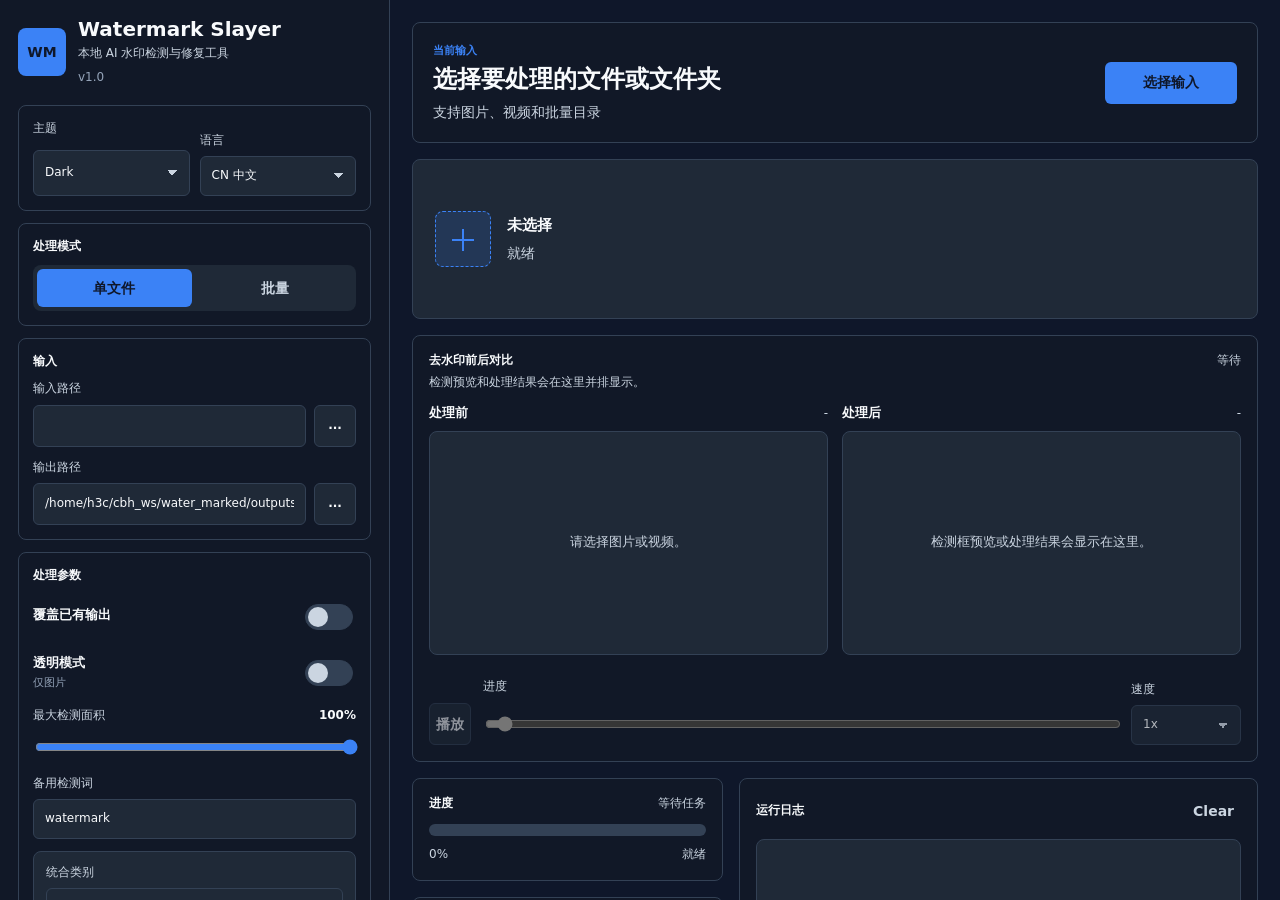
==== commit d63f62a1: "Improve video preview display and log layout" ====
--- a/ui/index.html
+++ b/ui/index.html
@@ -227,7 +227,7 @@
                         </div>
                         <div class="compare-media">
                             <img id="compareBeforeImage" class="hidden" alt="Before image">
-                            <video id="compareBeforeVideo" class="hidden" muted playsinline></video>
+                            <video id="compareBeforeVideo" class="hidden" muted playsinline preload="metadata"></video>
                             <div id="compareBeforeEmpty" class="compare-empty" data-i18n="compare.before_empty">Select an image or video.</div>
                         </div>
                     </div>
@@ -239,7 +239,7 @@
                         </div>
                         <div class="compare-media">
                             <img id="compareAfterImage" class="hidden" alt="After image">
-                            <video id="compareAfterVideo" class="hidden" muted playsinline></video>
+                            <video id="compareAfterVideo" class="hidden" muted playsinline preload="metadata"></video>
                             <div id="compareAfterEmpty" class="compare-empty" data-i18n="compare.after_empty">Detection boxes or processed output will appear here.</div>
                         </div>
                     </div>
@@ -265,52 +265,54 @@
                 </div>
             </section>
 
-            <section class="status-layout">
-                <div class="panel progress-panel">
-                    <div class="panel-head">
-                        <h3 data-i18n="labels.progress">Progress</h3>
-                        <span id="statusText" data-i18n="labels.idle">Idle</span>
+            <section class="runtime-layout">
+                <div class="status-stack">
+                    <div class="panel progress-panel">
+                        <div class="panel-head">
+                            <h3 data-i18n="labels.progress">Progress</h3>
+                            <span id="statusText" data-i18n="labels.idle">Idle</span>
+                        </div>
+                        <div class="progress-track" aria-label="Progress">
+                            <div id="progressFill" class="progress-fill"></div>
+                        </div>
+                        <div class="progress-meta">
+                            <span id="progressValue">0%</span>
+                            <span id="statusMessage">Ready</span>
+                        </div>
                     </div>
-                    <div class="progress-track" aria-label="Progress">
-                        <div id="progressFill" class="progress-fill"></div>
-                    </div>
-                    <div class="progress-meta">
-                        <span id="progressValue">0%</span>
-                        <span id="statusMessage">Ready</span>
-                    </div>
-                </div>
-
-                <div class="panel system-panel">
-                    <div class="panel-head">
-                        <h3 data-i18n="sections.system">System</h3>
-                    </div>
-                    <div class="system-grid">
-                        <div class="system-item">
-                            <span data-i18n="status_bar.cuda">CUDA</span>
-                            <strong id="cudaState">--</strong>
+
+                    <div class="panel system-panel">
+                        <div class="panel-head">
+                            <h3 data-i18n="sections.system">System</h3>
                         </div>
-                        <div class="system-item">
-                            <span data-i18n="status_bar.ffmpeg">FFmpeg</span>
-                            <strong id="ffmpegState">--</strong>
-                        </div>
-                        <div class="system-item">
-                            <span data-i18n="status_bar.ram">RAM</span>
-                            <strong id="ramState">--</strong>
-                        </div>
-                        <div class="system-item wide">
-                            <span>Device</span>
-                            <strong id="gpuState">--</strong>
+                        <div class="system-grid">
+                            <div class="system-item">
+                                <span data-i18n="status_bar.cuda">CUDA</span>
+                                <strong id="cudaState">--</strong>
+                            </div>
+                            <div class="system-item">
+                                <span data-i18n="status_bar.ffmpeg">FFmpeg</span>
+                                <strong id="ffmpegState">--</strong>
+                            </div>
+                            <div class="system-item">
+                                <span data-i18n="status_bar.ram">RAM</span>
+                                <strong id="ramState">--</strong>
+                            </div>
+                            <div class="system-item wide">
+                                <span>Device</span>
+                                <strong id="gpuState">--</strong>
+                            </div>
                         </div>
                     </div>
                 </div>
-            </section>
-
-            <section class="panel log-panel">
-                <div class="panel-head">
-                    <h3 data-i18n="sections.logs">Logs</h3>
-                    <button id="clearLogs" type="button" class="text-button">Clear</button>
-                </div>
-                <div id="logs" class="logs" aria-live="polite"></div>
+
+                <section class="panel log-panel">
+                    <div class="panel-head">
+                        <h3 data-i18n="sections.logs">Logs</h3>
+                        <button id="clearLogs" type="button" class="text-button">Clear</button>
+                    </div>
+                    <div id="logs" class="logs" aria-live="polite"></div>
+                </section>
             </section>
         </main>
     </div>
@@ -325,7 +327,7 @@
                 <button id="closePreview" type="button" class="icon-button close" aria-label="Close">x</button>
             </header>
             <div id="previewBody" class="preview-body">
-                <div id="previewLoading" class="preview-state hidden">
+                <div id="previewLoading" class="preview-appState hidden">
                     <div class="loader"></div>
                     <strong data-i18n="preview_modal.loading">Detecting...</strong>
                     <span data-i18n="preview_modal.loading_hint">The first run may need to download model files.</span>
@@ -369,7 +371,7 @@
     </div>
 
     <script>
-        const fallbackText = {
+        const defaultCopy = {
             app: { title: 'Watermark Slayer', subtitle: 'Local AI watermark detection and inpainting' },
             sections: { input: 'Input', output: 'Output', settings: 'Processing', video: 'Video', system: 'System', logs: 'Logs', preview: 'Preview' },
             modes: { label: 'Mode', single: 'Single File', batch: 'Batch' },
@@ -389,7 +391,7 @@
             },
             model_settings: { title: 'Florence Model', model_id: 'Model folder', adapter_dir: 'Adapter folder', max_new_tokens: 'Max tokens', num_beams: 'Beams', use_fast_processor: 'Fast processor' },
             buttons: { preview: 'Preview Detection', preview_loading: 'Detecting...', start: 'Start Processing', start_processing: 'Processing...', stop: 'Stop', select_input: 'Select Input', try_again: 'Run Again', close: 'Close' },
-            compare: { title: 'Before / After', subtitle: 'Detection preview and processed output stay side by side.', waiting: 'Waiting', detecting: 'Detection preview', processing: 'Processing', done: 'Processed', before: 'Before', after: 'After', before_empty: 'Select an image or video.', after_empty: 'Detection boxes or processed output will appear here.', play: 'Play', pause: 'Pause', progress: 'Progress', speed: 'Speed' },
+            compare: { title: 'Before / After', subtitle: 'Detection preview and processed output stay side by side.', waiting: 'Waiting', detecting: 'Detection preview', processing: 'Processing', frame_detected: 'Florence frame detected', frame_processed: 'iopaint frame processed', done: 'Processed', before: 'Before', after: 'After', before_empty: 'Select an image or video.', after_empty: 'Detection boxes or processed output will appear here.', before_frame: 'Frame {frame}/{total} · Florence boxes', after_frame: 'Frame {frame}/{total} · iopaint result', live_detected: 'Florence detected frame {frame}/{total}', live_processed: 'iopaint processed frame {frame}/{total}', play: 'Play', pause: 'Pause', progress: 'Progress', speed: 'Speed' },
             dropzone: { title: 'Select a file or folder', subtitle: 'Images, videos, and batch folders are supported', video_hint: 'Video file', image_hint: 'Image file', folder_hint: 'Batch folder' },
             output: { placeholder: 'Defaults to the input folder' },
             status_bar: { cuda: 'CUDA', ffmpeg: 'FFmpeg', ram: 'RAM', on: 'Available', off: 'Unavailable', cpu_mode: 'CPU Mode' },
@@ -399,7 +401,7 @@
             labels: { theme: 'Theme', language: 'Language', input_path: 'Input path', output_path: 'Output path', current_file: 'Current input', idle: 'Idle', progress: 'Progress', ready: 'Ready', not_selected: 'Not selected', api_unavailable: 'API disconnected' }
         };
 
-        const defaultUiConfig = {
+        const bundledUiConfig = {
             version: '1.0',
             themes: [
                 { id: 'dark', name: 'Dark' },
@@ -411,7 +413,7 @@
             ]
         };
 
-        const defaultDetectionClassConfig = {
+        const bundledDetectionConfig = {
             version: 1,
             default_group: 'watermark',
             groups: [
@@ -433,15 +435,15 @@
             ]
         };
 
-        const supportedVideoExt = ['mp4', 'avi', 'mov', 'mkv', 'flv', 'wmv', 'webm'];
-        const supportedImageExt = ['png', 'jpg', 'jpeg', 'webp', 'bmp'];
-        const formatValues = ['None', 'PNG', 'JPG', 'WEBP', 'MP4', 'AVI'];
-        const defaultOutputPath = '/home/h3c/cbh_ws/water_marked/outputs';
-
-        const state = {
-            uiConfig: defaultUiConfig,
-            detectionClassConfig: defaultDetectionClassConfig,
-            t: fallbackText,
+        const supportedVideoExtensions = ['mp4', 'avi', 'mov', 'mkv', 'flv', 'wmv', 'webm'];
+        const supportedImageExtensions = ['png', 'jpg', 'jpeg', 'webp', 'bmp'];
+        const outputFormatValues = ['None', 'PNG', 'JPG', 'WEBP', 'MP4', 'AVI'];
+        const fallbackOutputPath = '/home/h3c/cbh_ws/water_marked/outputs';
+
+        const appState = {
+            uiConfig: bundledUiConfig,
+            detectionClassConfig: bundledDetectionConfig,
+            t: defaultCopy,
             configLoaded: false,
             mode: 'single',
             overwrite: false,
@@ -449,7 +451,7 @@
             detection: 100,
             format: 'None',
             inputPath: '',
-            outputPath: defaultOutputPath,
+            outputPath: fallbackOutputPath,
             processing: false,
             progress: 0,
             statusMsg: '',
@@ -467,7 +469,7 @@
             logSeq: Date.now(),
             systemInfo: { cuda: false, gpu: '--', ffmpeg: false, ram: 0 },
             preview: { loading: false, error: '', image: '', detections: [], prompt: '', source: '', generatedText: '', predictionsRaw: [], parsed: null },
-            compare: { before: null, after: null, status: 'waiting', outputPath: '', speed: 1, timeline: 0, playing: false },
+            compare: { before: null, after: null, status: 'waiting', outputPath: '', speed: 1, timeline: 0, playing: false, liveFrame: null },
             florenceTest: {
                 modelId: '/home/h3c/cbh_ws/florence_train/fused_model',
                 adapterDir: '',
@@ -482,61 +484,61 @@
         const $ = (selector, root = document) => root.querySelector(selector);
         const $$ = (selector, root = document) => Array.from(root.querySelectorAll(selector));
 
-        const el = {};
-
-        function api() {
+        const dom = {};
+
+        function slayerApi() {
             return window.pywebview && window.pywebview.api ? window.pywebview.api : null;
         }
 
         function text(path, fallback = '') {
-            const fromLang = path.split('.').reduce((acc, part) => acc && acc[part], state.t);
+            const fromLang = path.split('.').reduce((acc, part) => acc && acc[part], appState.t);
             if (typeof fromLang === 'string') return fromLang;
-            const fromFallback = path.split('.').reduce((acc, part) => acc && acc[part], fallbackText);
+            const fromFallback = path.split('.').reduce((acc, part) => acc && acc[part], defaultCopy);
             return typeof fromFallback === 'string' ? fromFallback : fallback;
         }
 
-        function normalizeTheme(theme) {
-            const themes = state.uiConfig.themes.map(item => item.id);
+        function normalizeThemeChoice(theme) {
+            const themes = appState.uiConfig.themes.map(item => item.id);
             return themes.includes(theme) ? theme : 'dark';
         }
 
-        function normalizeLang(lang) {
-            const langs = state.uiConfig.languages.map(item => item.id);
+        function normalizeLanguageChoice(lang) {
+            const langs = appState.uiConfig.languages.map(item => item.id);
             return langs.includes(lang) ? lang : 'zh';
         }
 
-        function normalizeFormat(format) {
-            return formatValues.includes(format) ? format : 'None';
-        }
-
-        function currentClassGroup() {
-            const groups = state.detectionClassConfig.groups || [];
-            return groups.find(group => group.id === state.detectionGroup) || groups[0] || null;
-        }
-
-        function classIds(group) {
+        function normalizeOutputFormat(format) {
+            return outputFormatValues.includes(format) ? format : 'None';
+        }
+
+        function activeClassGroup() {
+            const groups = appState.detectionClassConfig.groups || [];
+            return groups.find(group => group.id === appState.detectionGroup) || groups[0] || null;
+        }
+
+        function classGroupIds(group) {
             return (group && Array.isArray(group.classes) ? group.classes : []).map(item => item.id || item).filter(Boolean);
         }
 
-        function normalizeDetectionGroup(groupId) {
-            const groups = state.detectionClassConfig.groups || [];
+        function normalizeClassGroup(groupId) {
+            const groups = appState.detectionClassConfig.groups || [];
             if (groups.some(group => group.id === groupId)) return groupId;
-            return state.detectionClassConfig.default_group || (groups[0] && groups[0].id) || 'watermark';
-        }
-
-        function normalizeSelectedClasses(selected, group) {
-            const available = classIds(group);
+            return appState.detectionClassConfig.default_group || (groups[0] && groups[0].id) || 'watermark';
+        }
+
+        function normalizeClassSelection(selected, group) {
+            const available = classGroupIds(group);
             const selectedSet = new Set(Array.isArray(selected) ? selected : []);
             const normalized = available.filter(id => selectedSet.has(id));
             return normalized.length ? normalized : available;
         }
 
-        function localizedValue(item, key) {
+        function localizedClassValue(item, key) {
             if (!item) return '';
-            return item[`${key}_${state.lang}`] || item[key] || item.id || '';
-        }
-
-        function toUbuntuPath(path) {
+            return item[`${key}_${appState.lang}`] || item[key] || item.id || '';
+        }
+
+        function normalizeRuntimePath(path) {
             if (path === null || path === undefined) return '';
             let value = String(path).trim();
             if (!value) return '';
@@ -560,103 +562,103 @@
             return value;
         }
 
-        function extensionOf(path) {
-            path = toUbuntuPath(path);
+        function extensionForPath(path) {
+            path = normalizeRuntimePath(path);
             if (!path || !path.includes('.')) return '';
             return path.split('.').pop().toLowerCase();
         }
 
-        function isVideoFile(path) {
-            return supportedVideoExt.includes(extensionOf(path));
-        }
-
-        function isImageFile(path) {
-            return supportedImageExt.includes(extensionOf(path));
-        }
-
-        function displayPath(path) {
-            return toUbuntuPath(path) || text('labels.not_selected', 'Not selected');
-        }
-
-        function setHidden(node, hidden) {
+        function pathIsVideo(path) {
+            return supportedVideoExtensions.includes(extensionForPath(path));
+        }
+
+        function pathIsImage(path) {
+            return supportedImageExtensions.includes(extensionForPath(path));
+        }
+
+        function formatPathLabel(path) {
+            return normalizeRuntimePath(path) || text('labels.not_selected', 'Not selected');
+        }
+
+        function toggleHidden(node, hidden) {
             node.classList.toggle('hidden', Boolean(hidden));
         }
 
-        async function fetchJson(url) {
+        async function fetchJsonAsset(url) {
             const response = await fetch(url, { cache: 'no-store' });
             if (!response.ok) throw new Error(response.statusText);
             return response.json();
         }
 
-        async function loadUiConfig() {
+        async function loadUiManifest() {
             try {
-                state.uiConfig = await fetchJson('config.json');
+                appState.uiConfig = await fetchJsonAsset('config.json');
             } catch (error) {
-                state.uiConfig = defaultUiConfig;
-            }
-            el.appVersion.textContent = 'v' + (state.uiConfig.version || '1.0');
-            fillSelects();
-        }
-
-        async function loadDetectionClassConfig() {
+                appState.uiConfig = bundledUiConfig;
+            }
+            dom.appVersion.textContent = 'v' + (appState.uiConfig.version || '1.0');
+            populateUiSelects();
+        }
+
+        async function loadDetectionClassManifest() {
             try {
-                state.detectionClassConfig = await fetchJson('detection_classes.json');
+                appState.detectionClassConfig = await fetchJsonAsset('detection_classes.json');
             } catch (error) {
-                state.detectionClassConfig = defaultDetectionClassConfig;
-            }
-            fillClassGroupSelect();
-            state.detectionGroup = normalizeDetectionGroup(state.detectionGroup);
-            const group = currentClassGroup();
-                state.detectionOutputLabel = group ? (group.output_label || group.id) : 'watermark';
-                state.detectionTask = group ? (group.task || 'auto') : 'auto';
-                state.selectedDetectionClasses = normalizeSelectedClasses(state.selectedDetectionClasses, group);
-        }
-
-        async function loadLanguage(lang) {
-            const safeLang = normalizeLang(lang);
+                appState.detectionClassConfig = bundledDetectionConfig;
+            }
+            populateClassGroups();
+            appState.detectionGroup = normalizeClassGroup(appState.detectionGroup);
+            const group = activeClassGroup();
+            appState.detectionOutputLabel = group ? (group.output_label || group.id) : 'watermark';
+            appState.detectionTask = group ? (group.task || 'auto') : 'auto';
+            appState.selectedDetectionClasses = normalizeClassSelection(appState.selectedDetectionClasses, group);
+        }
+
+        async function loadLanguagePack(lang) {
+            const safeLang = normalizeLanguageChoice(lang);
             try {
-                state.t = await fetchJson(`lang/${safeLang}.json`);
+                appState.t = await fetchJsonAsset(`lang/${safeLang}.json`);
             } catch (error) {
-                state.t = fallbackText;
-            }
-            state.lang = safeLang;
-            fillClassGroupSelect();
+                appState.t = defaultCopy;
+            }
+            appState.lang = safeLang;
+            populateClassGroups();
             document.documentElement.lang = safeLang === 'zh' ? 'zh' : 'en';
             document.title = text('app.title', 'Watermark Slayer');
-            translateStatic();
-            render();
-        }
-
-        function fillSelects() {
-            el.themeSelect.innerHTML = '';
-            state.uiConfig.themes.forEach(theme => {
+            applyTranslations();
+            renderApp();
+        }
+
+        function populateUiSelects() {
+            dom.themeSelect.innerHTML = '';
+            appState.uiConfig.themes.forEach(theme => {
                 const option = document.createElement('option');
                 option.value = theme.id;
                 option.textContent = theme.name || theme.id;
-                el.themeSelect.appendChild(option);
-            });
-
-            el.langSelect.innerHTML = '';
-            state.uiConfig.languages.forEach(lang => {
+                dom.themeSelect.appendChild(option);
+            });
+
+            dom.langSelect.innerHTML = '';
+            appState.uiConfig.languages.forEach(lang => {
                 const option = document.createElement('option');
                 option.value = lang.id;
                 option.textContent = `${lang.icon ? lang.icon + ' ' : ''}${lang.name || lang.id}`;
-                el.langSelect.appendChild(option);
-            });
-        }
-
-        function fillClassGroupSelect() {
-            el.classGroupSelect.innerHTML = '';
-            const groups = state.detectionClassConfig.groups || [];
+                dom.langSelect.appendChild(option);
+            });
+        }
+
+        function populateClassGroups() {
+            dom.classGroupSelect.innerHTML = '';
+            const groups = appState.detectionClassConfig.groups || [];
             groups.forEach(group => {
                 const option = document.createElement('option');
                 option.value = group.id;
-                option.textContent = localizedValue(group, 'name') || group.output_label || group.id;
-                el.classGroupSelect.appendChild(option);
-            });
-        }
-
-        function translateStatic() {
+                option.textContent = localizedClassValue(group, 'name') || group.output_label || group.id;
+                dom.classGroupSelect.appendChild(option);
+            });
+        }
+
+        function applyTranslations() {
             $$('[data-i18n]').forEach(node => {
                 node.textContent = text(node.dataset.i18n, node.textContent);
             });
@@ -669,81 +671,81 @@
             });
         }
 
-        function applyTheme(theme) {
-            state.theme = normalizeTheme(theme);
-            document.body.dataset.theme = state.theme;
-            el.themeSelect.value = state.theme;
-        }
-
-        function getConfig() {
+        function applyThemeChoice(theme) {
+            appState.theme = normalizeThemeChoice(theme);
+            document.body.dataset.theme = appState.theme;
+            dom.themeSelect.value = appState.theme;
+        }
+
+        function collectBridgeState() {
             return {
-                input_path: toUbuntuPath(state.inputPath),
-                output_path: toUbuntuPath(state.outputPath),
-                overwrite: state.overwrite,
-                transparent: state.transparent,
-                max_bbox_percent: state.detection,
-                force_format: state.format,
-                mode: state.mode,
-                detection_prompt: state.detectionPrompt,
-                detection_group: state.detectionGroup,
-                detection_classes: state.selectedDetectionClasses,
-                detection_output_label: state.detectionOutputLabel,
-                detection_task: state.detectionTask,
-                florence_model_id: toUbuntuPath(state.florenceTest.modelId),
-                florence_adapter_dir: toUbuntuPath(state.florenceTest.adapterDir),
-                florence_max_new_tokens: parseInt(state.florenceTest.maxNewTokens, 10) || 256,
-                florence_num_beams: parseInt(state.florenceTest.numBeams, 10) || 3,
-                florence_use_fast_processor: state.florenceTest.useFastProcessor,
-                detection_skip: parseInt(state.detectionSkip, 10) || 1,
-                fade_in: parseFloat(state.fadeIn) || 0,
-                fade_out: parseFloat(state.fadeOut) || 0,
-                theme: state.theme,
-                lang: state.lang
+                input_path: normalizeRuntimePath(appState.inputPath),
+                output_path: normalizeRuntimePath(appState.outputPath),
+                overwrite: appState.overwrite,
+                transparent: appState.transparent,
+                max_bbox_percent: appState.detection,
+                force_format: appState.format,
+                mode: appState.mode,
+                detection_prompt: appState.detectionPrompt,
+                detection_group: appState.detectionGroup,
+                detection_classes: appState.selectedDetectionClasses,
+                detection_output_label: appState.detectionOutputLabel,
+                detection_task: appState.detectionTask,
+                florence_model_id: normalizeRuntimePath(appState.florenceTest.modelId),
+                florence_adapter_dir: normalizeRuntimePath(appState.florenceTest.adapterDir),
+                florence_max_new_tokens: parseInt(appState.florenceTest.maxNewTokens, 10) || 256,
+                florence_num_beams: parseInt(appState.florenceTest.numBeams, 10) || 3,
+                florence_use_fast_processor: appState.florenceTest.useFastProcessor,
+                detection_skip: parseInt(appState.detectionSkip, 10) || 1,
+                fade_in: parseFloat(appState.fadeIn) || 0,
+                fade_out: parseFloat(appState.fadeOut) || 0,
+                theme: appState.theme,
+                lang: appState.lang
             };
         }
 
-        function saveConfigDebounced() {
-            if (!state.configLoaded || !api()) return;
-            clearTimeout(state.saveTimer);
-            state.saveTimer = setTimeout(async () => {
+        function queueBridgeStateSave() {
+            if (!appState.configLoaded || !slayerApi()) return;
+            clearTimeout(appState.saveTimer);
+            appState.saveTimer = setTimeout(async () => {
                 try {
-                    await api().save_config(getConfig());
+                    await slayerApi().store_ui_state(collectBridgeState());
                 } catch (error) {
                     console.log('Config save failed:', error);
                 }
             }, 400);
         }
 
-        async function loadBackendConfig() {
-            if (!api()) return false;
+        async function restoreBridgeState() {
+            if (!slayerApi()) return false;
             try {
-                const config = await api().get_config() || {};
-                state.inputPath = toUbuntuPath(config.input_path || '');
-                state.outputPath = Object.prototype.hasOwnProperty.call(config, 'output_path') ? (toUbuntuPath(config.output_path || defaultOutputPath) || defaultOutputPath) : defaultOutputPath;
-                state.overwrite = Boolean(config.overwrite);
-                state.transparent = Boolean(config.transparent);
-                state.detection = Number(config.max_bbox_percent || 100);
-                state.format = normalizeFormat(config.force_format || 'None');
-                state.mode = config.mode === 'batch' ? 'batch' : 'single';
-                state.detectionPrompt = config.detection_prompt || 'watermark';
-                state.detectionGroup = normalizeDetectionGroup(config.detection_group || state.detectionClassConfig.default_group || 'watermark');
-                state.detectionOutputLabel = config.detection_output_label || (currentClassGroup() && currentClassGroup().output_label) || 'watermark';
-                state.detectionTask = config.detection_task || (currentClassGroup() && currentClassGroup().task) || 'auto';
-                state.selectedDetectionClasses = normalizeSelectedClasses(config.detection_classes || [], currentClassGroup());
-                state.florenceTest.modelId = Object.prototype.hasOwnProperty.call(config, 'florence_model_id') ? toUbuntuPath(config.florence_model_id) : state.florenceTest.modelId;
-                state.florenceTest.adapterDir = Object.prototype.hasOwnProperty.call(config, 'florence_adapter_dir') ? toUbuntuPath(config.florence_adapter_dir) : state.florenceTest.adapterDir;
-                state.florenceTest.maxNewTokens = parseInt(config.florence_max_new_tokens || state.florenceTest.maxNewTokens, 10);
-                state.florenceTest.numBeams = parseInt(config.florence_num_beams || state.florenceTest.numBeams, 10);
-                state.florenceTest.useFastProcessor = config.florence_use_fast_processor !== false;
-                state.detectionSkip = parseInt(config.detection_skip || 1, 10);
-                state.fadeIn = parseFloat(config.fade_in || 0);
-                state.fadeOut = parseFloat(config.fade_out || 0);
-                applyTheme(config.theme || 'dark');
-                await loadLanguage(config.lang || 'zh');
-                state.configLoaded = true;
-                addLogEntry(text('logs.init', 'Interface ready.'), 'info');
-                render();
-                await loadComparisonInput();
+                const config = await slayerApi().fetch_ui_state() || {};
+                appState.inputPath = normalizeRuntimePath(config.input_path || '');
+                appState.outputPath = Object.prototype.hasOwnProperty.call(config, 'output_path') ? (normalizeRuntimePath(config.output_path || fallbackOutputPath) || fallbackOutputPath) : fallbackOutputPath;
+                appState.overwrite = Boolean(config.overwrite);
+                appState.transparent = Boolean(config.transparent);
+                appState.detection = Number(config.max_bbox_percent || 100);
+                appState.format = normalizeOutputFormat(config.force_format || 'None');
+                appState.mode = config.mode === 'batch' ? 'batch' : 'single';
+                appState.detectionPrompt = config.detection_prompt || 'watermark';
+                appState.detectionGroup = normalizeClassGroup(config.detection_group || appState.detectionClassConfig.default_group || 'watermark');
+                appState.detectionOutputLabel = config.detection_output_label || (activeClassGroup() && activeClassGroup().output_label) || 'watermark';
+                appState.detectionTask = config.detection_task || (activeClassGroup() && activeClassGroup().task) || 'auto';
+                appState.selectedDetectionClasses = normalizeClassSelection(config.detection_classes || [], activeClassGroup());
+                appState.florenceTest.modelId = Object.prototype.hasOwnProperty.call(config, 'florence_model_id') ? normalizeRuntimePath(config.florence_model_id) : appState.florenceTest.modelId;
+                appState.florenceTest.adapterDir = Object.prototype.hasOwnProperty.call(config, 'florence_adapter_dir') ? normalizeRuntimePath(config.florence_adapter_dir) : appState.florenceTest.adapterDir;
+                appState.florenceTest.maxNewTokens = parseInt(config.florence_max_new_tokens || appState.florenceTest.maxNewTokens, 10);
+                appState.florenceTest.numBeams = parseInt(config.florence_num_beams || appState.florenceTest.numBeams, 10);
+                appState.florenceTest.useFastProcessor = config.florence_use_fast_processor !== false;
+                appState.detectionSkip = parseInt(config.detection_skip || 1, 10);
+                appState.fadeIn = parseFloat(config.fade_in || 0);
+                appState.fadeOut = parseFloat(config.fade_out || 0);
+                applyThemeChoice(config.theme || 'dark');
+                await loadLanguagePack(config.lang || 'zh');
+                appState.configLoaded = true;
+                appendLogLine(text('logs.init', 'Interface ready.'), 'info');
+                renderApp();
+                await loadSourceMedia();
                 return true;
             } catch (error) {
                 console.log('Config load failed:', error);
@@ -751,7 +753,7 @@
             }
         }
 
-        function waitForBackendConfig() {
+        function waitForBridgeState() {
             return new Promise(resolve => {
                 let done = false;
                 const finish = value => {
@@ -761,10 +763,10 @@
                     }
                 };
                 const attempt = async () => {
-                    const loaded = await loadBackendConfig();
+                    const loaded = await restoreBridgeState();
                     if (loaded) finish(true);
                 };
-                if (api()) {
+                if (slayerApi()) {
                     attempt();
                 } else {
                     window.addEventListener('pywebviewready', attempt, { once: true });
@@ -773,7 +775,7 @@
             });
         }
 
-        function bindElements() {
+        function cacheDom() {
             [
                 'appVersion', 'themeSelect', 'langSelect', 'modeSingle', 'modeBatch',
                 'inputPath', 'outputPath', 'browseInput', 'browseOutput',
@@ -796,395 +798,402 @@
                 'previewSource', 'previewDetections', 'previewGeneratedText',
                 'previewRawPredictions', 'rerunPreview'
             ].forEach(id => {
-                el[id] = document.getElementById(id);
-            });
-        }
-
-        function bindEvents() {
-            el.themeSelect.addEventListener('change', () => {
-                applyTheme(el.themeSelect.value);
-                saveConfigDebounced();
-            });
-            el.langSelect.addEventListener('change', async () => {
-                await loadLanguage(el.langSelect.value);
-                saveConfigDebounced();
-            });
-
-            el.modeSingle.addEventListener('click', () => setMode('single'));
-            el.modeBatch.addEventListener('click', () => setMode('batch'));
-
-            el.inputPath.addEventListener('input', () => {
-                state.inputPath = toUbuntuPath(el.inputPath.value);
-                state.compare.after = null;
-                state.compare.outputPath = '';
-                state.compare.status = 'waiting';
-                saveConfigDebounced();
-                render();
-                loadComparisonInput();
-            });
-            el.outputPath.addEventListener('input', () => {
-                state.outputPath = toUbuntuPath(el.outputPath.value);
-                saveConfigDebounced();
-            });
-            el.browseInput.addEventListener('click', browseInput);
-            el.browseOutput.addEventListener('click', browseOutput);
-            el.stageBrowse.addEventListener('click', browseInput);
-            el.dropZone.addEventListener('click', browseInput);
-            el.dropZone.addEventListener('keydown', event => {
+                dom[id] = document.getElementById(id);
+            });
+        }
+
+        function wireEvents() {
+            dom.themeSelect.addEventListener('change', () => {
+                applyThemeChoice(dom.themeSelect.value);
+                queueBridgeStateSave();
+            });
+            dom.langSelect.addEventListener('change', async () => {
+                await loadLanguagePack(dom.langSelect.value);
+                queueBridgeStateSave();
+            });
+
+            dom.modeSingle.addEventListener('click', () => setInputMode('single'));
+            dom.modeBatch.addEventListener('click', () => setInputMode('batch'));
+
+            dom.inputPath.addEventListener('input', () => {
+                appState.inputPath = normalizeRuntimePath(dom.inputPath.value);
+                appState.compare.after = null;
+                appState.compare.outputPath = '';
+                appState.compare.status = 'waiting';
+                queueBridgeStateSave();
+                renderApp();
+                loadSourceMedia();
+            });
+            dom.outputPath.addEventListener('input', () => {
+                appState.outputPath = normalizeRuntimePath(dom.outputPath.value);
+                queueBridgeStateSave();
+            });
+            dom.browseInput.addEventListener('click', chooseInputPath);
+            dom.browseOutput.addEventListener('click', chooseOutputPath);
+            dom.stageBrowse.addEventListener('click', chooseInputPath);
+            dom.dropZone.addEventListener('click', chooseInputPath);
+            dom.dropZone.addEventListener('keydown', event => {
                 if (event.key === 'Enter' || event.key === ' ') {
                     event.preventDefault();
-                    browseInput();
-                }
-            });
-            el.dropZone.addEventListener('dragover', event => {
+                    chooseInputPath();
+                }
+            });
+            dom.dropZone.addEventListener('dragover', event => {
                 event.preventDefault();
-                el.dropZone.classList.add('dragging');
-            });
-            el.dropZone.addEventListener('dragleave', () => el.dropZone.classList.remove('dragging'));
-            el.dropZone.addEventListener('drop', event => {
+                dom.dropZone.classList.add('dragging');
+            });
+            dom.dropZone.addEventListener('dragleave', () => dom.dropZone.classList.remove('dragging'));
+            dom.dropZone.addEventListener('drop', event => {
                 event.preventDefault();
-                el.dropZone.classList.remove('dragging');
+                dom.dropZone.classList.remove('dragging');
                 const file = event.dataTransfer.files && event.dataTransfer.files[0];
                 if (file && file.path) {
-                    state.inputPath = toUbuntuPath(file.path);
-                    saveConfigDebounced();
-                    render();
-                }
-            });
-
-            el.overwriteToggle.addEventListener('change', () => {
-                state.overwrite = el.overwriteToggle.checked;
-                saveConfigDebounced();
-            });
-            el.transparentToggle.addEventListener('change', () => {
-                state.transparent = el.transparentToggle.checked;
-                saveConfigDebounced();
-                render();
-            });
-            el.detectionRange.addEventListener('input', () => {
-                state.detection = parseInt(el.detectionRange.value, 10);
-                render();
-            });
-            el.detectionRange.addEventListener('change', saveConfigDebounced);
-            el.detectionPrompt.addEventListener('input', () => {
-                state.detectionPrompt = el.detectionPrompt.value;
-                saveConfigDebounced();
-            });
-            el.classGroupSelect.addEventListener('change', () => {
-                state.detectionGroup = normalizeDetectionGroup(el.classGroupSelect.value);
-                const group = currentClassGroup();
-                state.detectionOutputLabel = group ? (group.output_label || group.id) : 'watermark';
-                state.detectionTask = group ? (group.task || 'auto') : 'auto';
-                state.selectedDetectionClasses = normalizeSelectedClasses([], group);
-                saveConfigDebounced();
-                render();
-            });
-            el.formatSelect.addEventListener('change', () => {
-                state.format = normalizeFormat(el.formatSelect.value);
-                saveConfigDebounced();
-            });
-            el.detectionSkip.addEventListener('input', () => {
-                state.detectionSkip = parseInt(el.detectionSkip.value, 10);
-                render();
-            });
-            el.detectionSkip.addEventListener('change', saveConfigDebounced);
-            el.fadeIn.addEventListener('input', () => {
-                state.fadeIn = parseFloat(el.fadeIn.value);
-                render();
-            });
-            el.fadeIn.addEventListener('change', saveConfigDebounced);
-            el.fadeOut.addEventListener('input', () => {
-                state.fadeOut = parseFloat(el.fadeOut.value);
-                render();
-            });
-            el.fadeOut.addEventListener('change', saveConfigDebounced);
-
-            el.startButton.addEventListener('click', startProcessing);
-            el.stopButton.addEventListener('click', stopProcessing);
-            el.previewButton.addEventListener('click', runPreview);
-            el.rerunPreview.addEventListener('click', runPreview);
-            el.browseFlorenceModel.addEventListener('click', () => browseFlorenceFolder('modelId'));
-            el.browseFlorenceAdapter.addEventListener('click', () => browseFlorenceFolder('adapterDir'));
-            el.florenceModelId.addEventListener('input', () => { state.florenceTest.modelId = toUbuntuPath(el.florenceModelId.value); saveConfigDebounced(); });
-            el.florenceAdapterDir.addEventListener('input', () => { state.florenceTest.adapterDir = toUbuntuPath(el.florenceAdapterDir.value); saveConfigDebounced(); });
-            el.florenceMaxTokens.addEventListener('input', () => { state.florenceTest.maxNewTokens = parseInt(el.florenceMaxTokens.value, 10) || 256; saveConfigDebounced(); });
-            el.florenceNumBeams.addEventListener('input', () => { state.florenceTest.numBeams = parseInt(el.florenceNumBeams.value, 10) || 3; saveConfigDebounced(); });
-            el.florenceUseFastProcessor.addEventListener('change', () => { state.florenceTest.useFastProcessor = el.florenceUseFastProcessor.checked; saveConfigDebounced(); });
-            el.comparePlayPause.addEventListener('click', toggleComparePlayback);
-            el.compareSpeed.addEventListener('change', () => {
-                state.compare.speed = parseFloat(el.compareSpeed.value) || 1;
-                applyCompareSpeed();
-            });
-            el.compareTimeline.addEventListener('input', () => seekCompareFromSlider());
-            el.compareBeforeVideo.addEventListener('timeupdate', syncCompareTimeline);
-            el.compareAfterVideo.addEventListener('timeupdate', syncCompareTimeline);
-            el.closePreview.addEventListener('click', closePreview);
-            el.closePreviewFooter.addEventListener('click', closePreview);
-            el.previewModal.addEventListener('click', event => {
-                if (event.target === el.previewModal) closePreview();
-            });
-            el.clearLogs.addEventListener('click', () => {
-                state.logs = [];
-                renderLogs();
-            });
-        }
-
-        function setMode(mode) {
-            state.mode = mode === 'batch' ? 'batch' : 'single';
-            saveConfigDebounced();
-            render();
-        }
-
-        async function browseInput() {
-            if (!api()) {
-                addLogEntry(text('logs.api_error'), 'error');
+                    appState.inputPath = normalizeRuntimePath(file.path);
+                    queueBridgeStateSave();
+                    renderApp();
+                }
+            });
+
+            dom.overwriteToggle.addEventListener('change', () => {
+                appState.overwrite = dom.overwriteToggle.checked;
+                queueBridgeStateSave();
+            });
+            dom.transparentToggle.addEventListener('change', () => {
+                appState.transparent = dom.transparentToggle.checked;
+                queueBridgeStateSave();
+                renderApp();
+            });
+            dom.detectionRange.addEventListener('input', () => {
+                appState.detection = parseInt(dom.detectionRange.value, 10);
+                renderApp();
+            });
+            dom.detectionRange.addEventListener('change', queueBridgeStateSave);
+            dom.detectionPrompt.addEventListener('input', () => {
+                appState.detectionPrompt = dom.detectionPrompt.value;
+                queueBridgeStateSave();
+            });
+            dom.classGroupSelect.addEventListener('change', () => {
+                appState.detectionGroup = normalizeClassGroup(dom.classGroupSelect.value);
+                const group = activeClassGroup();
+                appState.detectionOutputLabel = group ? (group.output_label || group.id) : 'watermark';
+                appState.detectionTask = group ? (group.task || 'auto') : 'auto';
+                appState.selectedDetectionClasses = normalizeClassSelection([], group);
+                queueBridgeStateSave();
+                renderApp();
+            });
+            dom.formatSelect.addEventListener('change', () => {
+                appState.format = normalizeOutputFormat(dom.formatSelect.value);
+                queueBridgeStateSave();
+            });
+            dom.detectionSkip.addEventListener('input', () => {
+                appState.detectionSkip = parseInt(dom.detectionSkip.value, 10);
+                renderApp();
+            });
+            dom.detectionSkip.addEventListener('change', queueBridgeStateSave);
+            dom.fadeIn.addEventListener('input', () => {
+                appState.fadeIn = parseFloat(dom.fadeIn.value);
+                renderApp();
+            });
+            dom.fadeIn.addEventListener('change', queueBridgeStateSave);
+            dom.fadeOut.addEventListener('input', () => {
+                appState.fadeOut = parseFloat(dom.fadeOut.value);
+                renderApp();
+            });
+            dom.fadeOut.addEventListener('change', queueBridgeStateSave);
+
+            dom.startButton.addEventListener('click', launchProcessing);
+            dom.stopButton.addEventListener('click', haltProcessing);
+            dom.previewButton.addEventListener('click', launchPreview);
+            dom.rerunPreview.addEventListener('click', launchPreview);
+            dom.browseFlorenceModel.addEventListener('click', () => chooseFlorencePath('modelId'));
+            dom.browseFlorenceAdapter.addEventListener('click', () => chooseFlorencePath('adapterDir'));
+            dom.florenceModelId.addEventListener('input', () => { appState.florenceTest.modelId = normalizeRuntimePath(dom.florenceModelId.value); queueBridgeStateSave(); });
+            dom.florenceAdapterDir.addEventListener('input', () => { appState.florenceTest.adapterDir = normalizeRuntimePath(dom.florenceAdapterDir.value); queueBridgeStateSave(); });
+            dom.florenceMaxTokens.addEventListener('input', () => { appState.florenceTest.maxNewTokens = parseInt(dom.florenceMaxTokens.value, 10) || 256; queueBridgeStateSave(); });
+            dom.florenceNumBeams.addEventListener('input', () => { appState.florenceTest.numBeams = parseInt(dom.florenceNumBeams.value, 10) || 3; queueBridgeStateSave(); });
+            dom.florenceUseFastProcessor.addEventListener('change', () => { appState.florenceTest.useFastProcessor = dom.florenceUseFastProcessor.checked; queueBridgeStateSave(); });
+            dom.comparePlayPause.addEventListener('click', togglePlayback);
+            dom.compareSpeed.addEventListener('change', () => {
+                appState.compare.speed = parseFloat(dom.compareSpeed.value) || 1;
+                applyPlaybackRate();
+            });
+            dom.compareTimeline.addEventListener('input', () => seekComparison());
+            dom.compareBeforeVideo.addEventListener('timeupdate', syncPlaybackTimeline);
+            dom.compareAfterVideo.addEventListener('timeupdate', syncPlaybackTimeline);
+            dom.closePreview.addEventListener('click', hidePreviewDialog);
+            dom.closePreviewFooter.addEventListener('click', hidePreviewDialog);
+            dom.previewModal.addEventListener('click', event => {
+                if (event.target === dom.previewModal) hidePreviewDialog();
+            });
+            dom.clearLogs.addEventListener('click', () => {
+                appState.logs = [];
+                renderLogPanel();
+            });
+        }
+
+        function setInputMode(mode) {
+            appState.mode = mode === 'batch' ? 'batch' : 'single';
+            queueBridgeStateSave();
+            renderApp();
+        }
+
+        async function chooseInputPath() {
+            if (!slayerApi()) {
+                appendLogLine(text('logs.api_error'), 'error');
                 return;
             }
             try {
-                const path = state.mode === 'single'
-                    ? await api().browse_file()
-                    : await api().browse_folder();
+                const path = appState.mode === 'single'
+                    ? await slayerApi().choose_media_file()
+                    : await slayerApi().choose_directory();
                 if (path) {
-                    state.inputPath = toUbuntuPath(path);
-                    state.compare.after = null;
-                    state.compare.outputPath = '';
-                    state.compare.status = 'waiting';
-                    saveConfigDebounced();
-                    render();
-                    await loadComparisonInput();
+                    appState.inputPath = normalizeRuntimePath(path);
+                    appState.compare.after = null;
+                    appState.compare.outputPath = '';
+                    appState.compare.status = 'waiting';
+                    queueBridgeStateSave();
+                    renderApp();
+                    await loadSourceMedia();
                 }
             } catch (error) {
-                addLogEntry(error.message, 'error');
-            }
-        }
-
-        async function browseOutput() {
-            if (!api()) {
-                addLogEntry(text('logs.api_error'), 'error');
+                appendLogLine(error.message, 'error');
+            }
+        }
+
+        async function chooseOutputPath() {
+            if (!slayerApi()) {
+                appendLogLine(text('logs.api_error'), 'error');
                 return;
             }
             try {
-                const path = await api().browse_folder();
+                const path = await slayerApi().choose_directory();
                 if (path) {
-                    state.outputPath = toUbuntuPath(path);
-                    saveConfigDebounced();
-                    render();
+                    appState.outputPath = normalizeRuntimePath(path);
+                    queueBridgeStateSave();
+                    renderApp();
                 }
             } catch (error) {
-                addLogEntry(error.message, 'error');
-            }
-        }
-
-        async function browseFlorenceFolder(key) {
-            if (!api()) {
-                addLogEntry(text('logs.api_error'), 'error');
+                appendLogLine(error.message, 'error');
+            }
+        }
+
+        async function chooseFlorencePath(key) {
+            if (!slayerApi()) {
+                appendLogLine(text('logs.api_error'), 'error');
                 return;
             }
             try {
-                const path = await api().browse_folder();
+                const path = await slayerApi().choose_directory();
                 if (path) {
-                    state.florenceTest[key] = toUbuntuPath(path);
-                    saveConfigDebounced();
-                    renderModelSettings();
+                    appState.florenceTest[key] = normalizeRuntimePath(path);
+                    queueBridgeStateSave();
+                    renderDetectorSettings();
                 }
             } catch (error) {
-                addLogEntry(error.message, 'error');
-            }
-        }
-
-        async function startProcessing() {
-            state.inputPath = toUbuntuPath(state.inputPath);
-            state.outputPath = toUbuntuPath(state.outputPath) || defaultOutputPath;
-            state.florenceTest.modelId = toUbuntuPath(state.florenceTest.modelId);
-            state.florenceTest.adapterDir = toUbuntuPath(state.florenceTest.adapterDir);
-
-            if (!state.inputPath) {
-                addLogEntry(text('logs.no_input'), 'error');
+                appendLogLine(error.message, 'error');
+            }
+        }
+
+        async function launchProcessing() {
+            appState.inputPath = normalizeRuntimePath(appState.inputPath);
+            appState.outputPath = normalizeRuntimePath(appState.outputPath) || fallbackOutputPath;
+            appState.florenceTest.modelId = normalizeRuntimePath(appState.florenceTest.modelId);
+            appState.florenceTest.adapterDir = normalizeRuntimePath(appState.florenceTest.adapterDir);
+
+            if (!appState.inputPath) {
+                appendLogLine(text('logs.no_input'), 'error');
                 return;
             }
-            if (!api()) {
-                addLogEntry(text('logs.api_error'), 'error');
+            if (!slayerApi()) {
+                appendLogLine(text('logs.api_error'), 'error');
                 return;
             }
-            if (isVideoFile(state.inputPath) && state.transparent) {
-                state.transparent = false;
-                addLogEntry(text('logs.ghost_video_warning'), 'warning');
-            }
-            if (isVideoFile(state.inputPath) && !state.systemInfo.ffmpeg) {
-                addLogEntry(text('logs.no_ffmpeg'), 'warning');
-            }
-
-            state.processing = true;
-            state.progress = 0;
-            state.statusMsg = text('processing_status.0', text('logs.cooking'));
-            state.compare.status = 'processing';
-            state.compare.outputPath = '';
-            addLogEntry(text('logs.starting'), 'info');
-            addLogEntry(text('logs.first_run_hint'), 'muted');
-            startStatusTicker();
-            render();
+            if (pathIsVideo(appState.inputPath) && appState.transparent) {
+                appState.transparent = false;
+                appendLogLine(text('logs.ghost_video_warning'), 'warning');
+            }
+            if (pathIsVideo(appState.inputPath) && !appState.systemInfo.ffmpeg) {
+                appendLogLine(text('logs.no_ffmpeg'), 'warning');
+            }
+
+            appState.processing = true;
+            appState.progress = 0;
+            appState.statusMsg = text('processing_status.0', text('logs.cooking'));
+            appState.compare.status = 'processing';
+            appState.compare.outputPath = '';
+            appState.compare.liveFrame = null;
+            appendLogLine(text('logs.starting'), 'info');
+            appendLogLine(text('logs.first_run_hint'), 'muted');
+            beginStatusTicker();
+            renderApp();
 
             try {
-                await loadComparisonInput();
-                await prepareDetectionComparison();
-                const result = await api().start_processing({
-                    input: toUbuntuPath(state.inputPath),
-                    output: toUbuntuPath(state.outputPath),
-                    overwrite: state.overwrite,
-                    transparent: state.transparent,
-                    max_bbox: state.detection,
-                    format: state.format,
-                    mode: state.mode,
-                    detection_prompt: state.detectionPrompt || 'watermark',
-                    detection_group: state.detectionGroup,
-                    detection_classes: state.selectedDetectionClasses,
-                    detection_output_label: state.detectionOutputLabel || 'watermark',
-                    detection_task: state.detectionTask || 'auto',
-                    florence_model_id: toUbuntuPath(state.florenceTest.modelId),
-                    florence_adapter_dir: toUbuntuPath(state.florenceTest.adapterDir),
-                    florence_max_new_tokens: parseInt(state.florenceTest.maxNewTokens, 10) || 256,
-                    florence_num_beams: parseInt(state.florenceTest.numBeams, 10) || 3,
-                    florence_use_fast_processor: state.florenceTest.useFastProcessor,
-                    detection_skip: parseInt(state.detectionSkip, 10) || 1,
-                    fade_in: parseFloat(state.fadeIn) || 0,
-                    fade_out: parseFloat(state.fadeOut) || 0,
-                    theme: state.theme,
-                    lang: state.lang
+                await loadSourceMedia();
+                if (pathIsVideo(appState.inputPath)) {
+                    appState.compare.after = null;
+                    appState.compare.status = 'processing';
+                    renderComparisonPane();
+                } else {
+                    await prepareDetectionPane();
+                }
+                const result = await slayerApi().launch_slayer_job({
+                    input: normalizeRuntimePath(appState.inputPath),
+                    output: normalizeRuntimePath(appState.outputPath),
+                    overwrite: appState.overwrite,
+                    transparent: appState.transparent,
+                    max_bbox: appState.detection,
+                    format: appState.format,
+                    mode: appState.mode,
+                    detection_prompt: appState.detectionPrompt || 'watermark',
+                    detection_group: appState.detectionGroup,
+                    detection_classes: appState.selectedDetectionClasses,
+                    detection_output_label: appState.detectionOutputLabel || 'watermark',
+                    detection_task: appState.detectionTask || 'auto',
+                    florence_model_id: normalizeRuntimePath(appState.florenceTest.modelId),
+                    florence_adapter_dir: normalizeRuntimePath(appState.florenceTest.adapterDir),
+                    florence_max_new_tokens: parseInt(appState.florenceTest.maxNewTokens, 10) || 256,
+                    florence_num_beams: parseInt(appState.florenceTest.numBeams, 10) || 3,
+                    florence_use_fast_processor: appState.florenceTest.useFastProcessor,
+                    detection_skip: parseInt(appState.detectionSkip, 10) || 1,
+                    fade_in: parseFloat(appState.fadeIn) || 0,
+                    fade_out: parseFloat(appState.fadeOut) || 0,
+                    theme: appState.theme,
+                    lang: appState.lang
                 });
                 if (result && result.error) {
-                    addLogEntry(result.error, 'error');
-                    state.processing = false;
-                    stopStatusTicker();
-                    render();
+                    appendLogLine(result.error, 'error');
+                    appState.processing = false;
+                    endStatusTicker();
+                    renderApp();
                 }
             } catch (error) {
-                addLogEntry(error.message, 'error');
-                state.processing = false;
-                stopStatusTicker();
-                render();
-            }
-        }
-
-        async function stopProcessing() {
-            if (api()) {
+                appendLogLine(error.message, 'error');
+                appState.processing = false;
+                endStatusTicker();
+                renderApp();
+            }
+        }
+
+        async function haltProcessing() {
+            if (slayerApi()) {
                 try {
-                    await api().stop_processing();
+                    await slayerApi().halt_slayer_job();
                 } catch (error) {
-                    addLogEntry(error.message, 'error');
-                }
-            }
-            state.processing = false;
-            stopStatusTicker();
-            addLogEntry(text('logs.stopped'), 'warning');
-            render();
-        }
-
-        async function runPreview() {
-            state.inputPath = toUbuntuPath(state.inputPath);
-            state.florenceTest.modelId = toUbuntuPath(state.florenceTest.modelId);
-            state.florenceTest.adapterDir = toUbuntuPath(state.florenceTest.adapterDir);
-
-            if (!state.inputPath) {
-                addLogEntry(text('logs.no_input'), 'error');
+                    appendLogLine(error.message, 'error');
+                }
+            }
+            appState.processing = false;
+            endStatusTicker();
+            appendLogLine(text('logs.stopped'), 'warning');
+            renderApp();
+        }
+
+        async function launchPreview() {
+            appState.inputPath = normalizeRuntimePath(appState.inputPath);
+            appState.florenceTest.modelId = normalizeRuntimePath(appState.florenceTest.modelId);
+            appState.florenceTest.adapterDir = normalizeRuntimePath(appState.florenceTest.adapterDir);
+
+            if (!appState.inputPath) {
+                appendLogLine(text('logs.no_input'), 'error');
                 return;
             }
-            if (!api()) {
-                addLogEntry(text('logs.api_error'), 'error');
+            if (!slayerApi()) {
+                appendLogLine(text('logs.api_error'), 'error');
                 return;
             }
 
-            state.preview.loading = true;
-            state.preview.error = '';
-            state.preview.image = '';
-            state.preview.detections = [];
-            state.preview.generatedText = '';
-            state.preview.predictionsRaw = [];
-            state.preview.parsed = null;
-            openPreview();
-            renderPreview();
+            appState.preview.loading = true;
+            appState.preview.error = '';
+            appState.preview.image = '';
+            appState.preview.detections = [];
+            appState.preview.generatedText = '';
+            appState.preview.predictionsRaw = [];
+            appState.preview.parsed = null;
+            showPreviewDialog();
+            renderPreviewDialog();
 
             try {
-                const result = await api().preview_detection({
-                    input: toUbuntuPath(state.inputPath),
-                    detection_prompt: state.detectionPrompt || 'watermark',
-                    detection_group: state.detectionGroup,
-                    detection_classes: state.selectedDetectionClasses,
-                    detection_output_label: state.detectionOutputLabel || 'watermark',
-                    detection_task: state.detectionTask || 'auto',
-                    florence_model_id: toUbuntuPath(state.florenceTest.modelId),
-                    florence_adapter_dir: toUbuntuPath(state.florenceTest.adapterDir),
-                    florence_max_new_tokens: parseInt(state.florenceTest.maxNewTokens, 10) || 256,
-                    florence_num_beams: parseInt(state.florenceTest.numBeams, 10) || 3,
-                    florence_use_fast_processor: state.florenceTest.useFastProcessor,
-                    max_bbox: state.detection
+                const result = await slayerApi().preview_slayer_detection({
+                    input: normalizeRuntimePath(appState.inputPath),
+                    detection_prompt: appState.detectionPrompt || 'watermark',
+                    detection_group: appState.detectionGroup,
+                    detection_classes: appState.selectedDetectionClasses,
+                    detection_output_label: appState.detectionOutputLabel || 'watermark',
+                    detection_task: appState.detectionTask || 'auto',
+                    florence_model_id: normalizeRuntimePath(appState.florenceTest.modelId),
+                    florence_adapter_dir: normalizeRuntimePath(appState.florenceTest.adapterDir),
+                    florence_max_new_tokens: parseInt(appState.florenceTest.maxNewTokens, 10) || 256,
+                    florence_num_beams: parseInt(appState.florenceTest.numBeams, 10) || 3,
+                    florence_use_fast_processor: appState.florenceTest.useFastProcessor,
+                    max_bbox: appState.detection
                 });
                 if (result.error) {
-                    state.preview.error = result.error;
-                    addLogEntry(`${text('logs.preview_failed')} ${result.error}`, 'error');
+                    appState.preview.error = result.error;
+                    appendLogLine(`${text('logs.preview_failed')} ${result.error}`, 'error');
                 } else {
-                    state.preview.image = result.image;
-                    state.preview.detections = result.detections || [];
-                    state.preview.generatedText = result.generated_text || '';
-                    state.preview.predictionsRaw = result.predictions_raw || [];
-                    state.preview.parsed = result.parsed || null;
-                    const rawClasses = result.raw_classes || state.selectedDetectionClasses || [];
-                    state.preview.prompt = rawClasses.length
-                        ? `${rawClasses.join(', ')} -> ${result.output_label || state.detectionOutputLabel || 'watermark'}`
-                        : (result.prompt_used || state.detectionPrompt);
-                    state.preview.source = result.source || state.inputPath;
-                    const accepted = state.preview.detections.filter(item => item.accepted).length;
-                    const total = state.preview.detections.length;
-                    addLogEntry(text('logs.preview_result').replace('{total}', total).replace('{accepted}', accepted), 'info');
+                    appState.preview.image = result.image;
+                    appState.preview.detections = result.detections || [];
+                    appState.preview.generatedText = result.generated_text || '';
+                    appState.preview.predictionsRaw = result.predictions_raw || [];
+                    appState.preview.parsed = result.parsed || null;
+                    const rawClasses = result.raw_classes || appState.selectedDetectionClasses || [];
+                    appState.preview.prompt = rawClasses.length
+                        ? `${rawClasses.join(', ')} -> ${result.output_label || appState.detectionOutputLabel || 'watermark'}`
+                        : (result.prompt_used || appState.detectionPrompt);
+                    appState.preview.source = result.source || appState.inputPath;
+                    const accepted = appState.preview.detections.filter(item => item.accepted).length;
+                    const total = appState.preview.detections.length;
+                    appendLogLine(text('logs.preview_result').replace('{total}', total).replace('{accepted}', accepted), 'info');
                 }
             } catch (error) {
-                state.preview.error = error.message;
-                addLogEntry(`${text('logs.preview_failed')} ${error.message}`, 'error');
+                appState.preview.error = error.message;
+                appendLogLine(`${text('logs.preview_failed')} ${error.message}`, 'error');
             } finally {
-                state.preview.loading = false;
-                renderPreview();
-            }
-        }
-
-        function openPreview() {
-            setHidden(el.previewModal, false);
-        }
-
-        function closePreview() {
-            setHidden(el.previewModal, true);
-        }
-
-        function startStatusTicker() {
-            stopStatusTicker();
-            state.statusTimer = setInterval(() => {
-                const items = Array.isArray(state.t.processing_status) ? state.t.processing_status : fallbackText.processing_status;
-                if (state.processing && items.length) {
-                    state.statusMsg = items[Math.floor(Math.random() * items.length)];
-                    renderProgress();
+                appState.preview.loading = false;
+                renderPreviewDialog();
+            }
+        }
+
+        function showPreviewDialog() {
+            toggleHidden(dom.previewModal, false);
+        }
+
+        function hidePreviewDialog() {
+            toggleHidden(dom.previewModal, true);
+        }
+
+        function beginStatusTicker() {
+            endStatusTicker();
+            appState.statusTimer = setInterval(() => {
+                const items = Array.isArray(appState.t.processing_status) ? appState.t.processing_status : defaultCopy.processing_status;
+                if (appState.processing && items.length) {
+                    appState.statusMsg = items[Math.floor(Math.random() * items.length)];
+                    renderProgressState();
                 }
             }, 2500);
         }
 
-        function stopStatusTicker() {
-            if (state.statusTimer) {
-                clearInterval(state.statusTimer);
-                state.statusTimer = null;
-            }
-        }
-
-        function addLogEntry(message, color = 'muted') {
-            const type = normalizeLogType(color);
+        function endStatusTicker() {
+            if (appState.statusTimer) {
+                clearInterval(appState.statusTimer);
+                appState.statusTimer = null;
+            }
+        }
+
+        function appendLogLine(message, color = 'muted') {
+            const type = logTypeForColor(color);
             const now = new Date();
-            state.logs.push({
-                id: state.logSeq++,
+            appState.logs.push({
+                id: appState.logSeq++,
                 time: now.toTimeString().slice(0, 8),
                 message,
                 type
             });
-            if (state.logs.length > 150) state.logs = state.logs.slice(-150);
-            renderLogs();
-        }
-
-        function normalizeLogType(color) {
+            if (appState.logs.length > 150) appState.logs = appState.logs.slice(-150);
+            renderLogPanel();
+        }
+
+        function logTypeForColor(color) {
             const value = String(color || '').toLowerCase();
             if (value.includes('error') || value.includes('failed')) return 'error';
             if (value.includes('warning') || value.includes('yellow')) return 'warning';
@@ -1193,88 +1202,88 @@
             return 'muted';
         }
 
-        function render() {
-            el.themeSelect.value = state.theme;
-            el.langSelect.value = state.lang;
-            el.inputPath.value = toUbuntuPath(state.inputPath);
-            el.outputPath.value = toUbuntuPath(state.outputPath);
-            el.overwriteToggle.checked = state.overwrite;
-            el.transparentToggle.checked = state.transparent;
-            el.detectionRange.value = state.detection;
-            el.detectionValue.textContent = `${state.detection}%`;
-            el.detectionPrompt.value = state.detectionPrompt;
-            renderClassMapping();
-            el.formatSelect.value = state.format;
-            el.detectionSkip.value = state.detectionSkip;
-            el.detectionSkipValue.textContent = state.detectionSkip;
-            el.fadeIn.value = state.fadeIn;
-            el.fadeInValue.textContent = Number(state.fadeIn).toFixed(1).replace('.0', '');
-            el.fadeOut.value = state.fadeOut;
-            el.fadeOutValue.textContent = Number(state.fadeOut).toFixed(1).replace('.0', '');
-
-            el.modeSingle.classList.toggle('active', state.mode === 'single');
-            el.modeBatch.classList.toggle('active', state.mode === 'batch');
-            setHidden(el.videoPanel, !isVideoFile(state.inputPath));
-
-            el.startButton.disabled = state.processing || !state.inputPath;
-            el.stopButton.disabled = !state.processing;
-            el.previewButton.disabled = state.processing || !state.inputPath;
-            el.startButton.textContent = state.processing ? text('buttons.start_processing') : text('buttons.start');
-
-            renderSelectedInput();
-            renderModelSettings();
-            renderComparison();
-            renderProgress();
-            renderSystem();
-            renderPreview();
-        }
-
-        function renderSelectedInput() {
-            const path = toUbuntuPath(state.inputPath);
-            el.pathDisplay.textContent = displayPath(path);
+        function renderApp() {
+            dom.themeSelect.value = appState.theme;
+            dom.langSelect.value = appState.lang;
+            dom.inputPath.value = normalizeRuntimePath(appState.inputPath);
+            dom.outputPath.value = normalizeRuntimePath(appState.outputPath);
+            dom.overwriteToggle.checked = appState.overwrite;
+            dom.transparentToggle.checked = appState.transparent;
+            dom.detectionRange.value = appState.detection;
+            dom.detectionValue.textContent = `${appState.detection}%`;
+            dom.detectionPrompt.value = appState.detectionPrompt;
+            renderClassSelectors();
+            dom.formatSelect.value = appState.format;
+            dom.detectionSkip.value = appState.detectionSkip;
+            dom.detectionSkipValue.textContent = appState.detectionSkip;
+            dom.fadeIn.value = appState.fadeIn;
+            dom.fadeInValue.textContent = Number(appState.fadeIn).toFixed(1).replace('.0', '');
+            dom.fadeOut.value = appState.fadeOut;
+            dom.fadeOutValue.textContent = Number(appState.fadeOut).toFixed(1).replace('.0', '');
+
+            dom.modeSingle.classList.toggle('active', appState.mode === 'single');
+            dom.modeBatch.classList.toggle('active', appState.mode === 'batch');
+            toggleHidden(dom.videoPanel, !pathIsVideo(appState.inputPath));
+
+            dom.startButton.disabled = appState.processing || !appState.inputPath;
+            dom.stopButton.disabled = !appState.processing;
+            dom.previewButton.disabled = appState.processing || !appState.inputPath;
+            dom.startButton.textContent = appState.processing ? text('buttons.start_processing') : text('buttons.start');
+
+            renderSourceSummary();
+            renderDetectorSettings();
+            renderComparisonPane();
+            renderProgressState();
+            renderSystemState();
+            renderPreviewDialog();
+        }
+
+        function renderSourceSummary() {
+            const path = normalizeRuntimePath(appState.inputPath);
+            dom.pathDisplay.textContent = formatPathLabel(path);
             if (!path) {
-                el.selectedTitle.textContent = text('dropzone.title');
-                el.selectedSubtitle.textContent = text('dropzone.subtitle');
-                el.fileKind.textContent = text('labels.ready');
+                dom.selectedTitle.textContent = text('dropzone.title');
+                dom.selectedSubtitle.textContent = text('dropzone.subtitle');
+                dom.fileKind.textContent = text('labels.ready');
                 return;
             }
-            el.selectedTitle.textContent = path.split(/[\\/]/).pop() || path;
-            el.selectedSubtitle.textContent = path;
-            if (isVideoFile(path)) {
-                el.fileKind.textContent = text('dropzone.video_hint');
-            } else if (isImageFile(path)) {
-                el.fileKind.textContent = text('dropzone.image_hint');
+            dom.selectedTitle.textContent = path.split(/[\\/]/).pop() || path;
+            dom.selectedSubtitle.textContent = path;
+            if (pathIsVideo(path)) {
+                dom.fileKind.textContent = text('dropzone.video_hint');
+            } else if (pathIsImage(path)) {
+                dom.fileKind.textContent = text('dropzone.image_hint');
             } else {
-                el.fileKind.textContent = state.mode === 'batch' ? text('dropzone.folder_hint') : text('labels.ready');
-            }
-        }
-
-        function renderClassMapping() {
-            const group = currentClassGroup();
-            el.classGroupSelect.value = state.detectionGroup;
-            el.classCheckboxes.innerHTML = '';
+                dom.fileKind.textContent = appState.mode === 'batch' ? text('dropzone.folder_hint') : text('labels.ready');
+            }
+        }
+
+        function renderClassSelectors() {
+            const group = activeClassGroup();
+            dom.classGroupSelect.value = appState.detectionGroup;
+            dom.classCheckboxes.innerHTML = '';
 
             if (!group) {
-                el.classGroupDescription.textContent = text('classes.empty');
-                el.classOutputLabel.textContent = 'watermark';
+                dom.classGroupDescription.textContent = text('classes.empty');
+                dom.classOutputLabel.textContent = 'watermark';
                 return;
             }
 
-            state.detectionOutputLabel = group.output_label || group.id || 'watermark';
-            state.detectionTask = group.task || state.detectionTask || 'auto';
-            el.classOutputLabel.textContent = state.detectionOutputLabel;
-            el.classGroupDescription.textContent = localizedValue(group, 'description') || text('classes.hint');
+            appState.detectionOutputLabel = group.output_label || group.id || 'watermark';
+            appState.detectionTask = group.task || appState.detectionTask || 'auto';
+            dom.classOutputLabel.textContent = appState.detectionOutputLabel;
+            dom.classGroupDescription.textContent = localizedClassValue(group, 'description') || text('classes.hint');
 
             const classes = Array.isArray(group.classes) ? group.classes : [];
             if (!classes.length) {
-                el.classCheckboxes.textContent = text('classes.empty');
+                dom.classCheckboxes.textContent = text('classes.empty');
                 return;
             }
 
-            const selected = new Set(state.selectedDetectionClasses);
+            const selected = new Set(appState.selectedDetectionClasses);
             classes.forEach(item => {
                 const classId = item.id || item;
-                const label = localizedValue(item, 'name') || classId;
+                const label = localizedClassValue(item, 'name') || classId;
                 const row = document.createElement('label');
                 row.className = 'class-chip';
                 row.innerHTML = '<input type="checkbox"><span></span><code></code>';
@@ -1283,29 +1292,29 @@
                 row.querySelector('span').textContent = label;
                 row.querySelector('code').textContent = classId;
                 checkbox.addEventListener('change', () => {
-                    const next = new Set(state.selectedDetectionClasses);
+                    const next = new Set(appState.selectedDetectionClasses);
                     if (checkbox.checked) {
                         next.add(classId);
                     } else {
                         next.delete(classId);
                     }
-                    state.selectedDetectionClasses = classIds(group).filter(id => next.has(id));
-                    saveConfigDebounced();
-                    renderClassMapping();
+                    appState.selectedDetectionClasses = classGroupIds(group).filter(id => next.has(id));
+                    queueBridgeStateSave();
+                    renderClassSelectors();
                 });
-                el.classCheckboxes.appendChild(row);
-            });
-        }
-
-        function renderModelSettings() {
-            el.florenceModelId.value = toUbuntuPath(state.florenceTest.modelId);
-            el.florenceAdapterDir.value = toUbuntuPath(state.florenceTest.adapterDir);
-            el.florenceMaxTokens.value = state.florenceTest.maxNewTokens;
-            el.florenceNumBeams.value = state.florenceTest.numBeams;
-            el.florenceUseFastProcessor.checked = state.florenceTest.useFastProcessor;
-        }
-
-        function mediaSrc(media) {
+                dom.classCheckboxes.appendChild(row);
+            });
+        }
+
+        function renderDetectorSettings() {
+            dom.florenceModelId.value = normalizeRuntimePath(appState.florenceTest.modelId);
+            dom.florenceAdapterDir.value = normalizeRuntimePath(appState.florenceTest.adapterDir);
+            dom.florenceMaxTokens.value = appState.florenceTest.maxNewTokens;
+            dom.florenceNumBeams.value = appState.florenceTest.numBeams;
+            dom.florenceUseFastProcessor.checked = appState.florenceTest.useFastProcessor;
+        }
+
+        function mediaSourceUrl(media) {
             if (!media) return '';
             if (media.kind === 'image' && media.data) {
                 return media.data_url || `data:${media.mime || 'image/png'};base64,${media.data}`;
@@ -1317,14 +1326,16 @@
             return '';
         }
 
-        function renderMedia(media, imgEl, videoEl, emptyEl) {
-            const src = mediaSrc(media);
+        function renderMediaPane(media, imgEl, videoEl, emptyEl) {
+            const src = mediaSourceUrl(media);
             const isImage = media && media.kind === 'image' && src;
             const isVideo = media && media.kind === 'video' && src;
-
-            setHidden(imgEl, !isImage);
-            setHidden(videoEl, !isVideo);
-            setHidden(emptyEl, Boolean(isImage || isVideo));
+            const posterSrc = isVideo && (media.poster_data_url || (media.poster_data ? `data:${media.poster_mime || 'image/jpeg'};base64,${media.poster_data}` : ''));
+            const showPoster = isVideo && posterSrc;
+
+            toggleHidden(imgEl, !(isImage || showPoster));
+            toggleHidden(videoEl, true);
+            toggleHidden(emptyEl, Boolean(isImage || isVideo || showPoster));
 
             if (isImage) {
                 imgEl.onerror = () => {
@@ -1340,314 +1351,383 @@
             }
             if (isVideo && videoEl.dataset.src !== src) {
                 videoEl.pause();
+                if (posterSrc) {
+                    imgEl.src = posterSrc;
+                    imgEl.dataset.loaded = 'poster';
+                    videoEl.poster = posterSrc;
+                }
+                videoEl.onerror = () => {
+                    appendLogLine(`Video failed to load: ${media.path || media.name || src}`, 'warning');
+                    toggleHidden(videoEl, true);
+                    toggleHidden(imgEl, !posterSrc);
+                };
+                videoEl.onloadedmetadata = () => {
+                    if (Number.isFinite(videoEl.duration) && videoEl.duration > 0) {
+                        videoEl.currentTime = 0;
+                    }
+                };
+                videoEl.onloadeddata = () => {
+                    toggleHidden(imgEl, true);
+                    toggleHidden(videoEl, false);
+                };
                 videoEl.src = src;
                 videoEl.dataset.src = src;
                 videoEl.load();
             }
-        }
-
-        function renderComparison() {
-            const before = state.compare.before;
-            const after = state.compare.after;
-            renderMedia(before, el.compareBeforeImage, el.compareBeforeVideo, el.compareBeforeEmpty);
-            renderMedia(after, el.compareAfterImage, el.compareAfterVideo, el.compareAfterEmpty);
-
-            el.compareBeforeName.textContent = before ? (before.name || displayPath(before.path)) : '-';
-            el.compareAfterName.textContent = after ? (after.name || displayPath(after.path)) : '-';
-
-            const statusKey = state.compare.status === 'detecting' ? 'detecting' : (state.processing ? 'processing' : state.compare.status);
-            el.compareStatus.textContent = text(`compare.${statusKey}`, text('compare.waiting'));
+            if (isVideo && videoEl.dataset.src === src && videoEl.readyState >= 2) {
+                toggleHidden(imgEl, true);
+                toggleHidden(videoEl, false);
+            }
+        }
+
+        function renderComparisonPane() {
+            const before = appState.compare.before;
+            const after = appState.compare.after;
+            renderMediaPane(before, dom.compareBeforeImage, dom.compareBeforeVideo, dom.compareBeforeEmpty);
+            renderMediaPane(after, dom.compareAfterImage, dom.compareAfterVideo, dom.compareAfterEmpty);
+
+            dom.compareBeforeName.textContent = before ? (before.name || formatPathLabel(before.path)) : '-';
+            dom.compareAfterName.textContent = after ? (after.name || formatPathLabel(after.path)) : '-';
+
+            const liveStatuses = ['detecting', 'frame_detected', 'frame_processed'];
+            const statusKey = liveStatuses.includes(appState.compare.status) ? appState.compare.status : (appState.processing ? 'processing' : appState.compare.status);
+            dom.compareStatus.textContent = text(`compare.${statusKey}`, text('compare.waiting'));
 
             const videoReady = before && after && before.kind === 'video' && after.kind === 'video';
-            el.comparePlayPause.disabled = !videoReady;
-            el.compareTimeline.disabled = !videoReady;
-            el.compareSpeed.disabled = !videoReady;
-            el.comparePlayPause.textContent = state.compare.playing ? text('compare.pause') : text('compare.play');
-            el.compareTimeline.value = state.compare.timeline;
-            el.compareSpeed.value = String(state.compare.speed);
-        }
-
-        async function loadComparisonInput() {
-            state.inputPath = toUbuntuPath(state.inputPath);
-            if (!api() || !state.inputPath || (!isImageFile(state.inputPath) && !isVideoFile(state.inputPath))) {
-                state.compare.before = null;
-                renderComparison();
+            dom.comparePlayPause.disabled = !videoReady;
+            dom.compareTimeline.disabled = !videoReady;
+            dom.compareSpeed.disabled = !videoReady;
+            dom.comparePlayPause.textContent = appState.compare.playing ? text('compare.pause') : text('compare.play');
+            dom.compareTimeline.value = appState.compare.timeline;
+            dom.compareSpeed.value = String(appState.compare.speed);
+        }
+
+        async function loadSourceMedia() {
+            appState.inputPath = normalizeRuntimePath(appState.inputPath);
+            if (!slayerApi() || !appState.inputPath || (!pathIsImage(appState.inputPath) && !pathIsVideo(appState.inputPath))) {
+                appState.compare.before = null;
+                renderComparisonPane();
                 return;
             }
             try {
-                const media = await api().get_media(state.inputPath);
+                const media = await slayerApi().fetch_media_payload(appState.inputPath);
                 if (!media.error) {
-                    state.compare.before = media;
+                    appState.compare.before = media;
                 } else {
-                    addLogEntry(media.error, 'warning');
+                    appendLogLine(media.error, 'warning');
                 }
             } catch (error) {
-                addLogEntry(error.message, 'warning');
-            }
-            renderComparison();
-        }
-
-        async function prepareDetectionComparison() {
-            state.inputPath = toUbuntuPath(state.inputPath);
-            state.florenceTest.modelId = toUbuntuPath(state.florenceTest.modelId);
-            state.florenceTest.adapterDir = toUbuntuPath(state.florenceTest.adapterDir);
-            if (!api() || !state.inputPath || (!isImageFile(state.inputPath) && !isVideoFile(state.inputPath))) return;
-
-            state.compare.status = 'detecting';
-            state.compare.after = null;
-            renderComparison();
+                appendLogLine(error.message, 'warning');
+            }
+            renderComparisonPane();
+        }
+
+        async function prepareDetectionPane() {
+            appState.inputPath = normalizeRuntimePath(appState.inputPath);
+            appState.florenceTest.modelId = normalizeRuntimePath(appState.florenceTest.modelId);
+            appState.florenceTest.adapterDir = normalizeRuntimePath(appState.florenceTest.adapterDir);
+            if (!slayerApi() || !appState.inputPath || (!pathIsImage(appState.inputPath) && !pathIsVideo(appState.inputPath))) return;
+
+            appState.compare.status = 'detecting';
+            appState.compare.after = null;
+            renderComparisonPane();
 
             try {
-                const result = await api().preview_detection({
-                    input: toUbuntuPath(state.inputPath),
-                    detection_prompt: state.detectionPrompt || 'watermark',
-                    detection_group: state.detectionGroup,
-                    detection_classes: state.selectedDetectionClasses,
-                    detection_output_label: state.detectionOutputLabel || 'watermark',
-                    detection_task: state.detectionTask || 'auto',
-                    florence_model_id: toUbuntuPath(state.florenceTest.modelId),
-                    florence_adapter_dir: toUbuntuPath(state.florenceTest.adapterDir),
-                    florence_max_new_tokens: parseInt(state.florenceTest.maxNewTokens, 10) || 256,
-                    florence_num_beams: parseInt(state.florenceTest.numBeams, 10) || 3,
-                    florence_use_fast_processor: state.florenceTest.useFastProcessor,
-                    max_bbox: state.detection
+                const result = await slayerApi().preview_slayer_detection({
+                    input: normalizeRuntimePath(appState.inputPath),
+                    detection_prompt: appState.detectionPrompt || 'watermark',
+                    detection_group: appState.detectionGroup,
+                    detection_classes: appState.selectedDetectionClasses,
+                    detection_output_label: appState.detectionOutputLabel || 'watermark',
+                    detection_task: appState.detectionTask || 'auto',
+                    florence_model_id: normalizeRuntimePath(appState.florenceTest.modelId),
+                    florence_adapter_dir: normalizeRuntimePath(appState.florenceTest.adapterDir),
+                    florence_max_new_tokens: parseInt(appState.florenceTest.maxNewTokens, 10) || 256,
+                    florence_num_beams: parseInt(appState.florenceTest.numBeams, 10) || 3,
+                    florence_use_fast_processor: appState.florenceTest.useFastProcessor,
+                    max_bbox: appState.detection
                 });
                 if (!result.error && result.image) {
-                    state.compare.after = {
+                    appState.compare.after = {
                         kind: 'image',
                         mime: 'image/png',
                         data: result.image,
                         name: text('compare.detecting'),
-                        path: result.source || state.inputPath
+                        path: result.source || appState.inputPath
                     };
-                    state.compare.status = 'processing';
+                    appState.compare.status = 'processing';
                 } else if (result.error) {
-                    addLogEntry(`${text('logs.preview_failed')} ${result.error}`, 'warning');
-                    state.compare.status = 'processing';
+                    appendLogLine(`${text('logs.preview_failed')} ${result.error}`, 'warning');
+                    appState.compare.status = 'processing';
                 }
             } catch (error) {
-                addLogEntry(`${text('logs.preview_failed')} ${error.message}`, 'warning');
-                state.compare.status = 'processing';
-            }
-            renderComparison();
-        }
-
-        function handleProcessingOutput(media) {
+                appendLogLine(`${text('logs.preview_failed')} ${error.message}`, 'warning');
+                appState.compare.status = 'processing';
+            }
+            renderComparisonPane();
+        }
+
+        function applyProcessedMedia(media) {
             if (!media || media.error) return;
-            media.path = toUbuntuPath(media.path || '');
-            state.compare.after = media;
-            state.compare.outputPath = media.path || '';
-            state.compare.status = 'done';
-            state.compare.timeline = 0;
-            state.compare.playing = false;
-            renderComparison();
-            applyCompareSpeed();
-        }
-
-        function compareDuration() {
-            const before = el.compareBeforeVideo;
-            const after = el.compareAfterVideo;
+            media.path = normalizeRuntimePath(media.path || '');
+            appState.compare.after = media;
+            appState.compare.outputPath = media.path || '';
+            appState.compare.status = 'done';
+            appState.compare.timeline = 0;
+            appState.compare.playing = false;
+            renderComparisonPane();
+            applyPlaybackRate();
+        }
+
+        function formatLiveFrameText(key, payload) {
+            const frame = payload && payload.frame ? payload.frame : '-';
+            const total = payload && payload.total_frames ? payload.total_frames : '-';
+            return text(key).replace('{frame}', frame).replace('{total}', total);
+        }
+
+        function liveFrameMedia(source, payload, side) {
+            if (!source || !source.data) return null;
+            return {
+                kind: 'image',
+                mime: source.mime || 'image/jpeg',
+                data: source.data,
+                data_url: source.data_url || '',
+                name: formatLiveFrameText(side === 'before' ? 'compare.before_frame' : 'compare.after_frame', payload),
+                path: appState.inputPath
+            };
+        }
+
+        function applyLiveProcessingFrame(payload) {
+            if (!payload) return;
+            appState.compare.liveFrame = payload;
+
+            const before = liveFrameMedia(payload.before, payload, 'before');
+            const after = liveFrameMedia(payload.after, payload, 'after');
+            if (before) appState.compare.before = before;
+            if (after) appState.compare.after = after;
+
+            const isProcessed = payload.phase === 'processed';
+            appState.compare.status = isProcessed ? 'frame_processed' : 'frame_detected';
+            appState.statusMsg = formatLiveFrameText(isProcessed ? 'compare.live_processed' : 'compare.live_detected', payload);
+
+            if (payload.total_frames) {
+                appState.compare.timeline = Math.max(0, Math.min(1000, Math.round(((payload.frame || 0) / payload.total_frames) * 1000)));
+            }
+            renderComparisonPane();
+            renderProgressState();
+        }
+
+        function comparisonDuration() {
+            const before = dom.compareBeforeVideo;
+            const after = dom.compareAfterVideo;
             const durations = [before.duration, after.duration].filter(value => Number.isFinite(value) && value > 0);
             return durations.length ? Math.min(...durations) : 0;
         }
 
-        function applyCompareSpeed() {
-            const speed = parseFloat(state.compare.speed) || 1;
-            el.compareBeforeVideo.playbackRate = speed;
-            el.compareAfterVideo.playbackRate = speed;
-        }
-
-        function toggleComparePlayback() {
-            const before = el.compareBeforeVideo;
-            const after = el.compareAfterVideo;
-            if (!(state.compare.before && state.compare.after && state.compare.before.kind === 'video' && state.compare.after.kind === 'video')) return;
-
-            applyCompareSpeed();
-            if (state.compare.playing) {
+        function applyPlaybackRate() {
+            const speed = parseFloat(appState.compare.speed) || 1;
+            dom.compareBeforeVideo.playbackRate = speed;
+            dom.compareAfterVideo.playbackRate = speed;
+        }
+
+        function togglePlayback() {
+            const before = dom.compareBeforeVideo;
+            const after = dom.compareAfterVideo;
+            if (!(appState.compare.before && appState.compare.after && appState.compare.before.kind === 'video' && appState.compare.after.kind === 'video')) return;
+
+            applyPlaybackRate();
+            if (appState.compare.playing) {
                 before.pause();
                 after.pause();
-                state.compare.playing = false;
+                appState.compare.playing = false;
             } else {
                 const targetTime = before.currentTime || after.currentTime || 0;
                 before.currentTime = targetTime;
                 after.currentTime = targetTime;
                 Promise.allSettled([before.play(), after.play()]);
-                state.compare.playing = true;
-            }
-            renderComparison();
-        }
-
-        function seekCompareFromSlider() {
-            state.compare.timeline = parseInt(el.compareTimeline.value, 10) || 0;
-            const duration = compareDuration();
+                appState.compare.playing = true;
+            }
+            renderComparisonPane();
+        }
+
+        function seekComparison() {
+            appState.compare.timeline = parseInt(dom.compareTimeline.value, 10) || 0;
+            const duration = comparisonDuration();
             if (!duration) return;
-            const targetTime = duration * (state.compare.timeline / 1000);
-            el.compareBeforeVideo.currentTime = targetTime;
-            el.compareAfterVideo.currentTime = targetTime;
-        }
-
-        function syncCompareTimeline() {
-            const duration = compareDuration();
-            if (!duration || document.activeElement === el.compareTimeline) return;
-            state.compare.timeline = Math.round((el.compareBeforeVideo.currentTime / duration) * 1000);
-            el.compareTimeline.value = state.compare.timeline;
-        }
-
-        function renderProgress() {
-            const progress = Math.max(0, Math.min(100, Number(state.progress || 0)));
-            el.progressFill.style.width = `${progress}%`;
-            el.progressValue.textContent = `${progress}%`;
-            el.statusText.textContent = state.processing ? text('logs.cooking') : text('labels.idle');
-            el.statusMessage.textContent = state.statusMsg || text('labels.ready');
-        }
-
-        function renderSystem() {
-            el.cudaState.textContent = state.systemInfo.cuda ? text('status_bar.on') : text('status_bar.off');
-            el.cudaState.className = state.systemInfo.cuda ? 'ok' : 'warn';
-            el.ffmpegState.textContent = state.systemInfo.ffmpeg ? text('status_bar.on') : text('status_bar.off');
-            el.ffmpegState.className = state.systemInfo.ffmpeg ? 'ok' : 'warn';
-            el.ramState.textContent = state.systemInfo.ram ? `${Math.round(state.systemInfo.ram)}%` : '--';
-            el.gpuState.textContent = state.systemInfo.gpu || text('status_bar.cpu_mode');
-        }
-
-        function renderLogs() {
-            el.logs.innerHTML = '';
-            state.logs.forEach(item => {
+            const targetTime = duration * (appState.compare.timeline / 1000);
+            dom.compareBeforeVideo.currentTime = targetTime;
+            dom.compareAfterVideo.currentTime = targetTime;
+        }
+
+        function syncPlaybackTimeline() {
+            const duration = comparisonDuration();
+            if (!duration || document.activeElement === dom.compareTimeline) return;
+            appState.compare.timeline = Math.round((dom.compareBeforeVideo.currentTime / duration) * 1000);
+            dom.compareTimeline.value = appState.compare.timeline;
+        }
+
+        function renderProgressState() {
+            const progress = Math.max(0, Math.min(100, Number(appState.progress || 0)));
+            dom.progressFill.style.width = `${progress}%`;
+            dom.progressValue.textContent = `${progress}%`;
+            dom.statusText.textContent = appState.processing ? text('logs.cooking') : text('labels.idle');
+            dom.statusMessage.textContent = appState.statusMsg || text('labels.ready');
+        }
+
+        function renderSystemState() {
+            dom.cudaState.textContent = appState.systemInfo.cuda ? text('status_bar.on') : text('status_bar.off');
+            dom.cudaState.className = appState.systemInfo.cuda ? 'ok' : 'warn';
+            dom.ffmpegState.textContent = appState.systemInfo.ffmpeg ? text('status_bar.on') : text('status_bar.off');
+            dom.ffmpegState.className = appState.systemInfo.ffmpeg ? 'ok' : 'warn';
+            dom.ramState.textContent = appState.systemInfo.ram ? `${Math.round(appState.systemInfo.ram)}%` : '--';
+            dom.gpuState.textContent = appState.systemInfo.gpu || text('status_bar.cpu_mode');
+        }
+
+        function renderLogPanel() {
+            dom.logs.innerHTML = '';
+            appState.logs.forEach(item => {
                 const row = document.createElement('div');
                 row.className = `log-row ${item.type}`;
                 row.innerHTML = `<span>${item.time}</span><p></p>`;
                 row.querySelector('p').textContent = item.message;
-                el.logs.appendChild(row);
-            });
-            el.logs.scrollTop = el.logs.scrollHeight;
-        }
-
-        function renderPreview() {
-            setHidden(el.previewLoading, !state.preview.loading);
-            setHidden(el.previewError, !state.preview.error);
-            setHidden(el.previewImage, !state.preview.image);
-
-            if (state.preview.error) {
-                el.previewError.textContent = state.preview.error;
-            }
-            if (state.preview.image) {
-                el.previewImage.src = `data:image/png;base64,${state.preview.image}`;
-            }
-
-            el.previewPrompt.textContent = state.preview.prompt || state.detectionPrompt || '-';
-            el.previewCount.textContent = state.preview.detections.length;
-            el.previewSource.textContent = state.preview.source || state.inputPath || '-';
-            el.previewDetections.innerHTML = '';
-            el.previewGeneratedText.textContent = state.preview.generatedText || '';
-            el.previewRawPredictions.textContent = JSON.stringify({
-                predictions_raw: state.preview.predictionsRaw || [],
-                parsed: state.preview.parsed
+                dom.logs.appendChild(row);
+            });
+            dom.logs.scrollTop = dom.logs.scrollHeight;
+        }
+
+        function renderPreviewDialog() {
+            toggleHidden(dom.previewLoading, !appState.preview.loading);
+            toggleHidden(dom.previewError, !appState.preview.error);
+            toggleHidden(dom.previewImage, !appState.preview.image);
+
+            if (appState.preview.error) {
+                dom.previewError.textContent = appState.preview.error;
+            }
+            if (appState.preview.image) {
+                dom.previewImage.src = `data:image/png;base64,${appState.preview.image}`;
+            }
+
+            dom.previewPrompt.textContent = appState.preview.prompt || appState.detectionPrompt || '-';
+            dom.previewCount.textContent = appState.preview.detections.length;
+            dom.previewSource.textContent = appState.preview.source || appState.inputPath || '-';
+            dom.previewDetections.innerHTML = '';
+            dom.previewGeneratedText.textContent = appState.preview.generatedText || '';
+            dom.previewRawPredictions.textContent = JSON.stringify({
+                predictions_raw: appState.preview.predictionsRaw || [],
+                parsed: appState.preview.parsed
             }, null, 2);
 
-            state.preview.detections.forEach((det, index) => {
+            appState.preview.detections.forEach((det, index) => {
                 const row = document.createElement('div');
                 row.className = `bbox-row ${det.accepted ? 'accepted' : 'skipped'}`;
                 const area = typeof det.area_percent === 'number' ? det.area_percent : '-';
                 row.innerHTML = `
                     <span>#${index + 1}</span>
                     <code>${Array.isArray(det.bbox) ? det.bbox.join(', ') : '-'}</code>
-                    <strong>${det.raw_label || det.query_label || '-'} -> ${det.output_label || state.detectionOutputLabel || 'watermark'}</strong>
+                    <strong>${det.raw_label || det.query_label || '-'} -> ${det.output_label || appState.detectionOutputLabel || 'watermark'}</strong>
                     <strong>${area}${text('preview_modal.of_image')}</strong>
                     <em></em>
                 `;
                 row.querySelector('em').textContent = det.accepted ? text('status_bar.on') : text('preview_modal.too_large');
-                el.previewDetections.appendChild(row);
-            });
-        }
-
-        async function loadStaticInfo() {
-            if (!api()) {
-                setTimeout(loadStaticInfo, 800);
+                dom.previewDetections.appendChild(row);
+            });
+        }
+
+        async function loadCapabilityInfo() {
+            if (!slayerApi()) {
+                setTimeout(loadCapabilityInfo, 800);
                 return;
             }
             try {
-                const info = await api().get_static_info();
-                state.systemInfo.cuda = Boolean(info.cuda);
-                state.systemInfo.gpu = info.gpu_name || text('status_bar.cpu_mode');
-                state.systemInfo.ffmpeg = Boolean(info.ffmpeg);
-                renderSystem();
+                const info = await slayerApi().fetch_capability_snapshot();
+                appState.systemInfo.cuda = Boolean(info.cuda);
+                appState.systemInfo.gpu = info.gpu_name || text('status_bar.cpu_mode');
+                appState.systemInfo.ffmpeg = Boolean(info.ffmpeg);
+                renderSystemState();
             } catch (error) {
-                setTimeout(loadStaticInfo, 1000);
-            }
-        }
-
-        async function updateDynamicInfo() {
-            if (!api()) return;
+                setTimeout(loadCapabilityInfo, 1000);
+            }
+        }
+
+        async function updateResourceInfo() {
+            if (!slayerApi()) return;
             try {
-                const info = await api().get_dynamic_info();
-                state.systemInfo.ram = Number(info.ram_percent || 0);
-                renderSystem();
+                const info = await slayerApi().fetch_usage_snapshot();
+                appState.systemInfo.ram = Number(info.ram_percent || 0);
+                renderSystemState();
             } catch (error) {
                 // Dynamic info is optional.
             }
         }
 
-        function exposePythonCallbacks() {
+        function registerBridgeCallbacks() {
             window.updateProgress = percent => {
-                state.progress = parseInt(percent, 10) || 0;
-                if (state.compare.before && state.compare.before.kind === 'video' && !(state.compare.after && state.compare.after.kind === 'video')) {
-                    state.compare.timeline = Math.max(0, Math.min(1000, Math.round(state.progress * 10)));
-                    el.compareTimeline.value = state.compare.timeline;
-                    if (Number.isFinite(el.compareBeforeVideo.duration) && el.compareBeforeVideo.duration > 0) {
-                        el.compareBeforeVideo.currentTime = el.compareBeforeVideo.duration * (state.progress / 100);
+                appState.progress = parseInt(percent, 10) || 0;
+                if (appState.compare.before && appState.compare.before.kind === 'video' && !(appState.compare.after && appState.compare.after.kind === 'video')) {
+                    appState.compare.timeline = Math.max(0, Math.min(1000, Math.round(appState.progress * 10)));
+                    dom.compareTimeline.value = appState.compare.timeline;
+                    if (Number.isFinite(dom.compareBeforeVideo.duration) && dom.compareBeforeVideo.duration > 0) {
+                        dom.compareBeforeVideo.currentTime = dom.compareBeforeVideo.duration * (appState.progress / 100);
                     }
                 }
-                renderProgress();
+                renderProgressState();
             };
             window.addLog = (message, color) => {
-                addLogEntry(message, color);
+                appendLogLine(message, color);
             };
             window.processingOutput = media => {
-                handleProcessingOutput(media);
+                applyProcessedMedia(media);
+            };
+            window.processingFrame = payload => {
+                applyLiveProcessingFrame(payload);
             };
             window.processingOutputPath = async path => {
-                path = toUbuntuPath(path);
-                if (!api() || !path) return;
+                path = normalizeRuntimePath(path);
+                if (!slayerApi() || !path) return;
                 try {
-                    const media = await api().get_media(path);
-                    handleProcessingOutput(media);
+                    const media = await slayerApi().fetch_media_payload(path);
+                    if (media && media.kind === 'video' && pathIsVideo(appState.inputPath)) {
+                        const source = await slayerApi().fetch_media_payload(appState.inputPath);
+                        if (source && !source.error) appState.compare.before = source;
+                    }
+                    applyProcessedMedia(media);
                 } catch (error) {
-                    addLogEntry(error.message, 'warning');
+                    appendLogLine(error.message, 'warning');
                 }
             };
             window.processingComplete = () => {
-                state.processing = false;
-                state.progress = 100;
-                state.compare.status = state.compare.outputPath ? 'done' : 'waiting';
-                state.statusMsg = text('logs.done');
-                stopStatusTicker();
-                addLogEntry(text('logs.done'), 'success');
-                render();
+                appState.processing = false;
+                appState.progress = 100;
+                appState.compare.status = appState.compare.outputPath ? 'done' : 'waiting';
+                appState.statusMsg = text('logs.done');
+                endStatusTicker();
+                appendLogLine(text('logs.done'), 'success');
+                renderApp();
             };
         }
 
-        async function init() {
-            bindElements();
-            exposePythonCallbacks();
-            await loadUiConfig();
-            await loadDetectionClassConfig();
-            bindEvents();
-            applyTheme('dark');
-            await loadLanguage('zh');
-
-            const loaded = await waitForBackendConfig();
+        async function bootApp() {
+            cacheDom();
+            registerBridgeCallbacks();
+            await loadUiManifest();
+            await loadDetectionClassManifest();
+            wireEvents();
+            applyThemeChoice('dark');
+            await loadLanguagePack('zh');
+
+            const loaded = await waitForBridgeState();
             if (!loaded) {
-                state.configLoaded = false;
-                addLogEntry(text('logs.api_error'), 'warning');
-                render();
-            }
-
-            loadStaticInfo();
-            updateDynamicInfo();
-            setInterval(updateDynamicInfo, 3000);
-        }
-
-        document.addEventListener('DOMContentLoaded', init);
+                appState.configLoaded = false;
+                appendLogLine(text('logs.api_error'), 'warning');
+                renderApp();
+            }
+
+            loadCapabilityInfo();
+            updateResourceInfo();
+            setInterval(updateResourceInfo, 3000);
+        }
+
+        document.addEventListener('DOMContentLoaded', bootApp);
     </script>
 </body>
 </html>
--- a/ui/themes.css
+++ b/ui/themes.css
@@ -568,9 +568,18 @@
     color: var(--muted);
 }
 
-.status-layout {
-    display: grid;
-    grid-template-columns: minmax(0, 1.35fr) minmax(280px, 0.65fr);
+.runtime-layout {
+    display: grid;
+    grid-template-columns: minmax(280px, 0.75fr) minmax(380px, 1.25fr);
+    gap: 16px;
+    flex: 1 1 360px;
+    min-height: 360px;
+}
+
+.status-stack {
+    min-height: 0;
+    display: grid;
+    grid-template-rows: auto minmax(0, 1fr);
     gap: 16px;
 }
 
@@ -850,29 +859,30 @@
 
 .log-panel {
     flex: 1;
-    min-height: 240px;
+    min-height: 0;
     display: flex;
     flex-direction: column;
 }
 
 .logs {
     flex: 1;
-    min-height: 180px;
-    max-height: 360px;
+    min-height: 260px;
+    max-height: none;
     overflow: auto;
-    padding: 10px;
+    padding: 12px;
     border-radius: 8px;
     background: var(--surface-2);
     border: 1px solid var(--border);
     font-family: "Cascadia Mono", "SFMono-Regular", Consolas, monospace;
-    font-size: 12px;
+    font-size: 14px;
+    line-height: 1.55;
 }
 
 .log-row {
     display: grid;
-    grid-template-columns: 76px minmax(0, 1fr);
-    gap: 10px;
-    padding: 6px 0;
+    grid-template-columns: 88px minmax(0, 1fr);
+    gap: 12px;
+    padding: 8px 0;
     border-bottom: 1px solid rgba(128, 143, 160, 0.12);
 }
 
@@ -1128,8 +1138,9 @@
         overflow: visible;
     }
 
-    .status-layout {
+    .runtime-layout {
         grid-template-columns: 1fr;
+        min-height: 0;
     }
 
     .compare-grid,
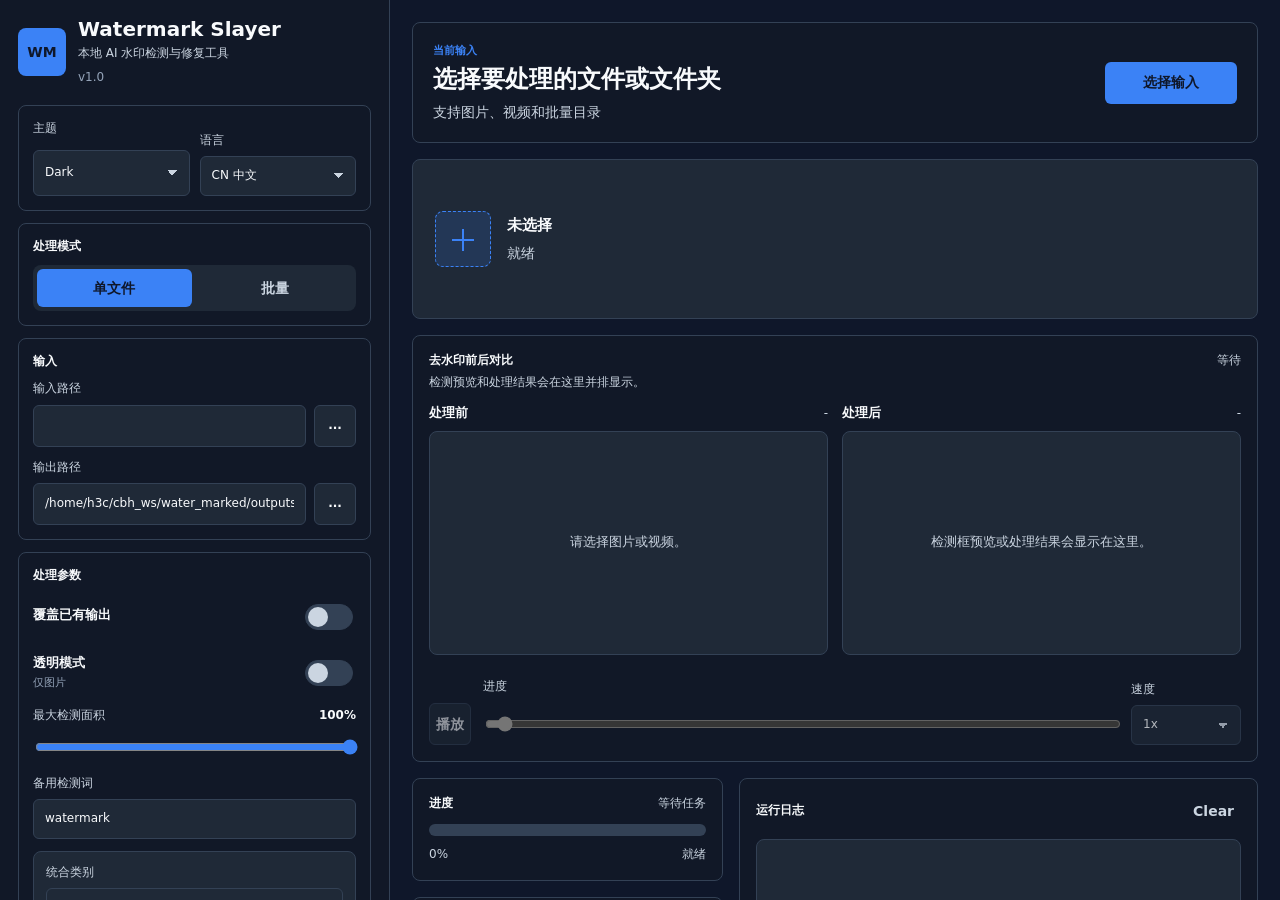
==== commit ad118cbd: "Use frame-based video playback in the GUI" ====
--- a/ui/index.html
+++ b/ui/index.html
@@ -485,6 +485,7 @@
         const $$ = (selector, root = document) => Array.from(root.querySelectorAll(selector));
 
         const dom = {};
+        let framePlaybackRequest = null;
 
         function slayerApi() {
             return window.pywebview && window.pywebview.api ? window.pywebview.api : null;
@@ -1083,6 +1084,8 @@
                 }
             }
             appState.processing = false;
+            appState.compare.playing = false;
+            stopFramePlayback();
             endStatusTicker();
             appendLogLine(text('logs.stopped'), 'warning');
             renderApp();
@@ -1326,16 +1329,41 @@
             return '';
         }
 
+        function supportsFramePlayback(media) {
+            return Boolean(media && media.kind === 'video' && media.frame_url_template && Number(media.frame_count || 0) > 0);
+        }
+
+        function frameSourceUrl(media) {
+            if (!supportsFramePlayback(media)) return '';
+            const frameCount = Math.max(1, Number(media.frame_count || 1));
+            const frameIndex = Math.max(0, Math.min(frameCount - 1, Math.round((appState.compare.timeline / 1000) * (frameCount - 1))));
+            const version = media.mtime_ns ? `?v=${media.mtime_ns}` : '';
+            return `${media.frame_url_template.replace('{frame}', String(frameIndex))}${version}`;
+        }
+
+        function hasFrameComparison() {
+            return supportsFramePlayback(appState.compare.before) && supportsFramePlayback(appState.compare.after);
+        }
+
+        function stopFramePlayback() {
+            if (framePlaybackRequest) {
+                cancelAnimationFrame(framePlaybackRequest);
+                framePlaybackRequest = null;
+            }
+        }
+
         function renderMediaPane(media, imgEl, videoEl, emptyEl) {
             const src = mediaSourceUrl(media);
             const isImage = media && media.kind === 'image' && src;
             const isVideo = media && media.kind === 'video' && src;
+            const isFrameVideo = supportsFramePlayback(media);
             const posterSrc = isVideo && (media.poster_data_url || (media.poster_data ? `data:${media.poster_mime || 'image/jpeg'};base64,${media.poster_data}` : ''));
             const showPoster = isVideo && posterSrc;
-
-            toggleHidden(imgEl, !(isImage || showPoster));
+            const frameSrc = isFrameVideo ? frameSourceUrl(media) : '';
+
+            toggleHidden(imgEl, !(isImage || showPoster || frameSrc));
             toggleHidden(videoEl, true);
-            toggleHidden(emptyEl, Boolean(isImage || isVideo || showPoster));
+            toggleHidden(emptyEl, Boolean(isImage || isVideo || showPoster || frameSrc));
 
             if (isImage) {
                 imgEl.onerror = () => {
@@ -1348,6 +1376,20 @@
                 imgEl.onload = () => {
                     imgEl.dataset.loaded = 'ok';
                 };
+            }
+            if (frameSrc) {
+                videoEl.pause();
+                videoEl.removeAttribute('src');
+                videoEl.dataset.src = '';
+                if (imgEl.dataset.src !== frameSrc) {
+                    imgEl.onerror = () => {
+                        if (posterSrc && imgEl.src !== posterSrc) imgEl.src = posterSrc;
+                    };
+                    imgEl.src = frameSrc;
+                    imgEl.dataset.src = frameSrc;
+                    imgEl.dataset.loaded = 'frame';
+                }
+                return;
             }
             if (isVideo && videoEl.dataset.src !== src) {
                 videoEl.pause();
@@ -1469,6 +1511,7 @@
 
         function applyProcessedMedia(media) {
             if (!media || media.error) return;
+            stopFramePlayback();
             media.path = normalizeRuntimePath(media.path || '');
             appState.compare.after = media;
             appState.compare.outputPath = media.path || '';
@@ -1499,6 +1542,8 @@
 
         function applyLiveProcessingFrame(payload) {
             if (!payload) return;
+            stopFramePlayback();
+            appState.compare.playing = false;
             appState.compare.liveFrame = payload;
 
             const before = liveFrameMedia(payload.before, payload, 'before');
@@ -1518,6 +1563,12 @@
         }
 
         function comparisonDuration() {
+            const mediaDurations = [appState.compare.before, appState.compare.after]
+                .filter(item => item && item.kind === 'video')
+                .map(item => Number(item.duration || 0))
+                .filter(value => Number.isFinite(value) && value > 0);
+            if (mediaDurations.length) return Math.min(...mediaDurations);
+
             const before = dom.compareBeforeVideo;
             const after = dom.compareAfterVideo;
             const durations = [before.duration, after.duration].filter(value => Number.isFinite(value) && value > 0);
@@ -1530,7 +1581,60 @@
             dom.compareAfterVideo.playbackRate = speed;
         }
 
+        function startFramePlayback() {
+            stopFramePlayback();
+            appState.compare.playing = true;
+            let previousTime = performance.now();
+
+            const tick = now => {
+                if (!appState.compare.playing || !hasFrameComparison()) {
+                    stopFramePlayback();
+                    appState.compare.playing = false;
+                    renderComparisonPane();
+                    return;
+                }
+
+                const duration = comparisonDuration();
+                if (!duration) {
+                    stopFramePlayback();
+                    appState.compare.playing = false;
+                    renderComparisonPane();
+                    return;
+                }
+
+                const speed = parseFloat(appState.compare.speed) || 1;
+                const elapsed = Math.max(0, now - previousTime) / 1000;
+                previousTime = now;
+                appState.compare.timeline += (elapsed * speed / duration) * 1000;
+
+                if (appState.compare.timeline >= 1000) {
+                    appState.compare.timeline = 1000;
+                    appState.compare.playing = false;
+                    stopFramePlayback();
+                    renderComparisonPane();
+                    return;
+                }
+
+                renderComparisonPane();
+                framePlaybackRequest = requestAnimationFrame(tick);
+            };
+
+            framePlaybackRequest = requestAnimationFrame(tick);
+        }
+
         function togglePlayback() {
+            if (hasFrameComparison()) {
+                if (appState.compare.playing) {
+                    appState.compare.playing = false;
+                    stopFramePlayback();
+                } else {
+                    if (appState.compare.timeline >= 1000) appState.compare.timeline = 0;
+                    startFramePlayback();
+                }
+                renderComparisonPane();
+                return;
+            }
+
             const before = dom.compareBeforeVideo;
             const after = dom.compareAfterVideo;
             if (!(appState.compare.before && appState.compare.after && appState.compare.before.kind === 'video' && appState.compare.after.kind === 'video')) return;
@@ -1552,6 +1656,11 @@
 
         function seekComparison() {
             appState.compare.timeline = parseInt(dom.compareTimeline.value, 10) || 0;
+            if (hasFrameComparison()) {
+                renderComparisonPane();
+                return;
+            }
+
             const duration = comparisonDuration();
             if (!duration) return;
             const targetTime = duration * (appState.compare.timeline / 1000);
@@ -1560,6 +1669,7 @@
         }
 
         function syncPlaybackTimeline() {
+            if (hasFrameComparison()) return;
             const duration = comparisonDuration();
             if (!duration || document.activeElement === dom.compareTimeline) return;
             appState.compare.timeline = Math.round((dom.compareBeforeVideo.currentTime / duration) * 1000);
@@ -1697,6 +1807,8 @@
             };
             window.processingComplete = () => {
                 appState.processing = false;
+                appState.compare.playing = false;
+                stopFramePlayback();
                 appState.progress = 100;
                 appState.compare.status = appState.compare.outputPath ? 'done' : 'waiting';
                 appState.statusMsg = text('logs.done');
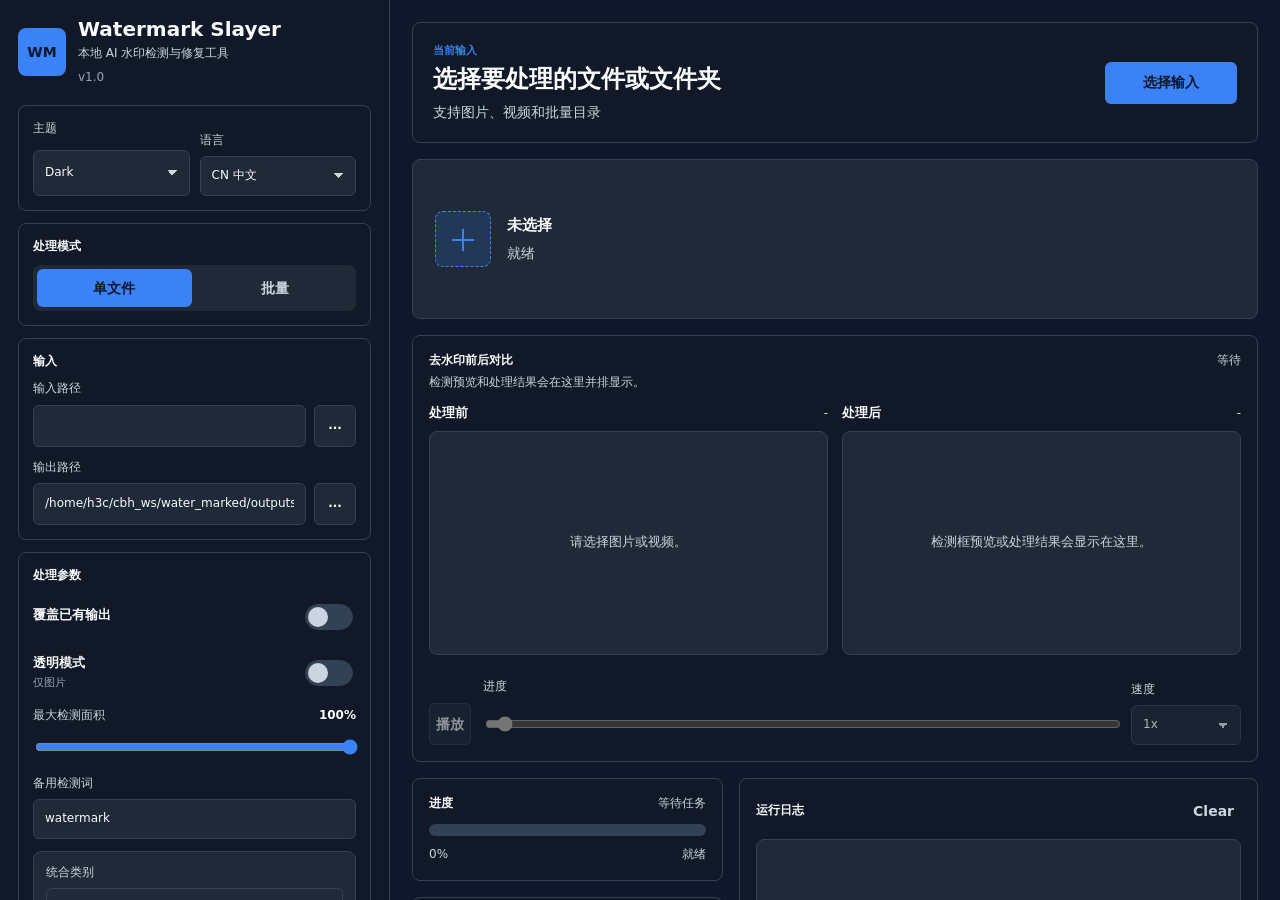
==== commit 16098639: "Add processing image preview modal" ====
--- a/ui/index.html
+++ b/ui/index.html
@@ -370,6 +370,44 @@
         </div>
     </div>
 
+    <div id="processModal" class="modal hidden" role="dialog" aria-modal="true" aria-labelledby="processModalTitle">
+        <div class="modal-surface process-surface">
+            <header class="modal-head">
+                <div>
+                    <p class="eyebrow" data-i18n="process_modal.eyebrow">Processing Preview</p>
+                    <h2 id="processModalTitle" data-i18n="process_modal.title">Live Before / After</h2>
+                </div>
+                <button id="closeProcessModal" type="button" class="icon-button close" aria-label="Close">x</button>
+            </header>
+            <div class="process-live-grid">
+                <div class="process-frame-card">
+                    <div class="compare-pane-head">
+                        <h4 data-i18n="compare.before">Before</h4>
+                        <span id="processBeforeName">-</span>
+                    </div>
+                    <div class="process-frame-stage">
+                        <img id="processBeforeImage" class="hidden" alt="Processing before">
+                        <div id="processBeforeEmpty" class="compare-empty" data-i18n="process_modal.before_empty">Waiting for the current frame.</div>
+                    </div>
+                </div>
+                <div class="process-frame-card">
+                    <div class="compare-pane-head">
+                        <h4 data-i18n="compare.after">After</h4>
+                        <span id="processAfterName">-</span>
+                    </div>
+                    <div class="process-frame-stage">
+                        <img id="processAfterImage" class="hidden" alt="Processing after">
+                        <div id="processAfterEmpty" class="compare-empty" data-i18n="process_modal.after_empty">Waiting for the processed frame.</div>
+                    </div>
+                </div>
+            </div>
+            <footer class="process-modal-footer">
+                <span id="processModalStatus" data-i18n="process_modal.waiting">Waiting for frames...</span>
+                <button id="closeProcessModalFooter" type="button" class="primary-button compact" data-i18n="buttons.close">Close</button>
+            </footer>
+        </div>
+    </div>
+
     <script>
         const defaultCopy = {
             app: { title: 'Watermark Slayer', subtitle: 'Local AI watermark detection and inpainting' },
@@ -396,6 +434,7 @@
             output: { placeholder: 'Defaults to the input folder' },
             status_bar: { cuda: 'CUDA', ffmpeg: 'FFmpeg', ram: 'RAM', on: 'Available', off: 'Unavailable', cpu_mode: 'CPU Mode' },
             preview_modal: { title: 'Detection Preview', prompt: 'Prompt:', detected: 'Detected:', source: 'Source:', regions: 'region(s)', bounding_boxes: 'Bounding Boxes', generated_text: 'Florence Generated Text', predictions_raw: 'Raw OD Predictions', of_image: '% of image', too_large: 'Skipped', loading: 'Detecting...', loading_hint: 'The first run may need to download model files.' },
+            process_modal: { eyebrow: 'Processing Preview', title: 'Live Before / After', waiting: 'Waiting for frames...', before_empty: 'Waiting for the current frame.', after_empty: 'Waiting for the processed frame.' },
             processing_status: ['Preparing models...', 'Detecting watermark regions...', 'Building masks...', 'Running inpainting...', 'Writing output...'],
             logs: { init: 'Interface ready.', starting: 'Processing started.', first_run_hint: 'First run may download model files.', done: 'Processing complete.', stopped: 'Task stopped.', no_input: 'Select an input path first.', ghost_video_warning: 'Transparent mode is not supported for videos. It has been disabled.', no_ffmpeg: 'FFmpeg was not detected. Video output may not include audio.', api_error: 'Backend API is unavailable. Start the app with run.sh or run.bat.', preview_failed: 'Preview failed:', preview_result: 'Detected {total} region(s); {accepted} will be processed.', cooking: 'Processing...' },
             labels: { theme: 'Theme', language: 'Language', input_path: 'Input path', output_path: 'Output path', current_file: 'Current input', idle: 'Idle', progress: 'Progress', ready: 'Ready', not_selected: 'Not selected', api_unavailable: 'API disconnected' }
@@ -470,6 +509,7 @@
             systemInfo: { cuda: false, gpu: '--', ffmpeg: false, ram: 0 },
             preview: { loading: false, error: '', image: '', detections: [], prompt: '', source: '', generatedText: '', predictionsRaw: [], parsed: null },
             compare: { before: null, after: null, status: 'waiting', outputPath: '', speed: 1, timeline: 0, playing: false, liveFrame: null },
+            processPreview: { visible: false, beforeSrc: '', afterSrc: '', beforeName: '-', afterName: '-', status: '' },
             florenceTest: {
                 modelId: '/home/h3c/cbh_ws/florence_train/fused_model',
                 adapterDir: '',
@@ -797,7 +837,10 @@
                 'previewModal', 'closePreview', 'closePreviewFooter', 'previewLoading',
                 'previewError', 'previewImage', 'previewPrompt', 'previewCount',
                 'previewSource', 'previewDetections', 'previewGeneratedText',
-                'previewRawPredictions', 'rerunPreview'
+                'previewRawPredictions', 'rerunPreview', 'processModal',
+                'closeProcessModal', 'closeProcessModalFooter', 'processBeforeName',
+                'processAfterName', 'processBeforeImage', 'processAfterImage',
+                'processBeforeEmpty', 'processAfterEmpty', 'processModalStatus'
             ].forEach(id => {
                 dom[id] = document.getElementById(id);
             });
@@ -926,6 +969,11 @@
             dom.previewModal.addEventListener('click', event => {
                 if (event.target === dom.previewModal) hidePreviewDialog();
             });
+            dom.closeProcessModal.addEventListener('click', hideProcessDialog);
+            dom.closeProcessModalFooter.addEventListener('click', hideProcessDialog);
+            dom.processModal.addEventListener('click', event => {
+                if (event.target === dom.processModal) hideProcessDialog();
+            });
             dom.clearLogs.addEventListener('click', () => {
                 appState.logs = [];
                 renderLogPanel();
@@ -1023,6 +1071,8 @@
             appState.compare.status = 'processing';
             appState.compare.outputPath = '';
             appState.compare.liveFrame = null;
+            resetProcessPreview();
+            showProcessDialog();
             appendLogLine(text('logs.starting'), 'info');
             appendLogLine(text('logs.first_run_hint'), 'muted');
             beginStatusTicker();
@@ -1030,6 +1080,7 @@
 
             try {
                 await loadSourceMedia();
+                updateProcessPreviewFromMedia('before', appState.compare.before, text('compare.before'));
                 if (pathIsVideo(appState.inputPath)) {
                     appState.compare.after = null;
                     appState.compare.status = 'processing';
@@ -1064,12 +1115,14 @@
                 if (result && result.error) {
                     appendLogLine(result.error, 'error');
                     appState.processing = false;
+                    appState.processPreview.status = result.error;
                     endStatusTicker();
                     renderApp();
                 }
             } catch (error) {
                 appendLogLine(error.message, 'error');
                 appState.processing = false;
+                appState.processPreview.status = error.message;
                 endStatusTicker();
                 renderApp();
             }
@@ -1165,6 +1218,16 @@
             toggleHidden(dom.previewModal, true);
         }
 
+        function showProcessDialog() {
+            appState.processPreview.visible = true;
+            renderProcessDialog();
+        }
+
+        function hideProcessDialog() {
+            appState.processPreview.visible = false;
+            renderProcessDialog();
+        }
+
         function beginStatusTicker() {
             endStatusTicker();
             appState.statusTimer = setInterval(() => {
@@ -1239,6 +1302,7 @@
             renderProgressState();
             renderSystemState();
             renderPreviewDialog();
+            renderProcessDialog();
         }
 
         function renderSourceSummary() {
@@ -1341,6 +1405,17 @@
             return `${media.frame_url_template.replace('{frame}', String(frameIndex))}${version}`;
         }
 
+        function imageOnlySource(media) {
+            if (!media) return '';
+            if (media.kind === 'image') return mediaSourceUrl(media);
+            if (media.kind === 'video') {
+                return media.poster_data_url
+                    || (media.poster_data ? `data:${media.poster_mime || 'image/jpeg'};base64,${media.poster_data}` : '')
+                    || frameSourceUrl(media);
+            }
+            return '';
+        }
+
         function hasFrameComparison() {
             return supportsFramePlayback(appState.compare.before) && supportsFramePlayback(appState.compare.after);
         }
@@ -1350,6 +1425,51 @@
                 cancelAnimationFrame(framePlaybackRequest);
                 framePlaybackRequest = null;
             }
+        }
+
+        function resetProcessPreview() {
+            appState.processPreview.beforeSrc = '';
+            appState.processPreview.afterSrc = '';
+            appState.processPreview.beforeName = '-';
+            appState.processPreview.afterName = '-';
+            appState.processPreview.status = text('process_modal.waiting');
+        }
+
+        function setProcessPreviewSide(side, src, name) {
+            if (!src) return;
+            const key = side === 'before' ? 'before' : 'after';
+            appState.processPreview[`${key}Src`] = src;
+            appState.processPreview[`${key}Name`] = name || text(`compare.${key}`);
+            renderProcessDialog();
+        }
+
+        function updateProcessPreviewFromMedia(side, media, fallbackName) {
+            const src = imageOnlySource(media);
+            const name = media && (media.name || formatPathLabel(media.path)) || fallbackName;
+            setProcessPreviewSide(side, src, name);
+        }
+
+        function renderProcessDialog() {
+            if (!dom.processModal) return;
+            toggleHidden(dom.processModal, !appState.processPreview.visible);
+
+            const beforeSrc = appState.processPreview.beforeSrc;
+            const afterSrc = appState.processPreview.afterSrc;
+            toggleHidden(dom.processBeforeImage, !beforeSrc);
+            toggleHidden(dom.processBeforeEmpty, Boolean(beforeSrc));
+            toggleHidden(dom.processAfterImage, !afterSrc);
+            toggleHidden(dom.processAfterEmpty, Boolean(afterSrc));
+
+            if (beforeSrc && dom.processBeforeImage.src !== beforeSrc) {
+                dom.processBeforeImage.src = beforeSrc;
+            }
+            if (afterSrc && dom.processAfterImage.src !== afterSrc) {
+                dom.processAfterImage.src = afterSrc;
+            }
+
+            dom.processBeforeName.textContent = appState.processPreview.beforeName || '-';
+            dom.processAfterName.textContent = appState.processPreview.afterName || '-';
+            dom.processModalStatus.textContent = appState.processPreview.status || text('process_modal.waiting');
         }
 
         function renderMediaPane(media, imgEl, videoEl, emptyEl) {
@@ -1455,6 +1575,9 @@
                 const media = await slayerApi().fetch_media_payload(appState.inputPath);
                 if (!media.error) {
                     appState.compare.before = media;
+                    if (appState.processPreview.visible) {
+                        updateProcessPreviewFromMedia('before', media, text('compare.before'));
+                    }
                 } else {
                     appendLogLine(media.error, 'warning');
                 }
@@ -1497,6 +1620,7 @@
                         name: text('compare.detecting'),
                         path: result.source || appState.inputPath
                     };
+                    updateProcessPreviewFromMedia('after', appState.compare.after, text('compare.detecting'));
                     appState.compare.status = 'processing';
                 } else if (result.error) {
                     appendLogLine(`${text('logs.preview_failed')} ${result.error}`, 'warning');
@@ -1519,6 +1643,9 @@
             appState.compare.timeline = 0;
             appState.compare.playing = false;
             renderComparisonPane();
+            updateProcessPreviewFromMedia('after', media, text('compare.after'));
+            appState.processPreview.status = text('logs.done');
+            renderProcessDialog();
             applyPlaybackRate();
         }
 
@@ -1548,16 +1675,24 @@
 
             const before = liveFrameMedia(payload.before, payload, 'before');
             const after = liveFrameMedia(payload.after, payload, 'after');
-            if (before) appState.compare.before = before;
-            if (after) appState.compare.after = after;
+            if (before) {
+                appState.compare.before = before;
+                updateProcessPreviewFromMedia('before', before, before.name);
+            }
+            if (after) {
+                appState.compare.after = after;
+                updateProcessPreviewFromMedia('after', after, after.name);
+            }
 
             const isProcessed = payload.phase === 'processed';
             appState.compare.status = isProcessed ? 'frame_processed' : 'frame_detected';
             appState.statusMsg = formatLiveFrameText(isProcessed ? 'compare.live_processed' : 'compare.live_detected', payload);
+            appState.processPreview.status = appState.statusMsg;
 
             if (payload.total_frames) {
                 appState.compare.timeline = Math.max(0, Math.min(1000, Math.round(((payload.frame || 0) / payload.total_frames) * 1000)));
             }
+            renderProcessDialog();
             renderComparisonPane();
             renderProgressState();
         }
@@ -1798,7 +1933,10 @@
                     const media = await slayerApi().fetch_media_payload(path);
                     if (media && media.kind === 'video' && pathIsVideo(appState.inputPath)) {
                         const source = await slayerApi().fetch_media_payload(appState.inputPath);
-                        if (source && !source.error) appState.compare.before = source;
+                        if (source && !source.error) {
+                            appState.compare.before = source;
+                            updateProcessPreviewFromMedia('before', source, text('compare.before'));
+                        }
                     }
                     applyProcessedMedia(media);
                 } catch (error) {
@@ -1812,6 +1950,7 @@
                 appState.progress = 100;
                 appState.compare.status = appState.compare.outputPath ? 'done' : 'waiting';
                 appState.statusMsg = text('logs.done');
+                appState.processPreview.status = text('logs.done');
                 endStatusTicker();
                 appendLogLine(text('logs.done'), 'success');
                 renderApp();
--- a/ui/themes.css
+++ b/ui/themes.css
@@ -963,6 +963,11 @@
     box-shadow: var(--shadow);
 }
 
+.process-surface {
+    width: min(1180px, 100%);
+    max-height: min(860px, calc(100vh - 48px));
+}
+
 .modal-head {
     display: flex;
     justify-content: space-between;
@@ -996,6 +1001,51 @@
     object-fit: contain;
     border-radius: 6px;
     border: 1px solid var(--border);
+}
+
+.process-live-grid {
+    display: grid;
+    grid-template-columns: repeat(2, minmax(0, 1fr));
+    gap: 16px;
+    padding: 18px;
+}
+
+.process-frame-card {
+    min-width: 0;
+}
+
+.process-frame-stage {
+    display: grid;
+    place-items: center;
+    width: 100%;
+    aspect-ratio: 16 / 9;
+    min-height: 260px;
+    overflow: hidden;
+    border: 1px solid var(--border);
+    border-radius: 8px;
+    background: #000;
+}
+
+.process-frame-stage img {
+    width: 100%;
+    height: 100%;
+    object-fit: contain;
+    background: #000;
+}
+
+.process-modal-footer {
+    display: flex;
+    align-items: center;
+    justify-content: space-between;
+    gap: 14px;
+    padding: 16px 18px 18px;
+    border-top: 1px solid var(--border);
+}
+
+.process-modal-footer span {
+    min-width: 0;
+    color: var(--muted);
+    overflow-wrap: anywhere;
 }
 
 .preview-state {
@@ -1144,6 +1194,7 @@
     }
 
     .compare-grid,
+    .process-live-grid,
     .test-result-layout,
     .test-json-grid {
         grid-template-columns: 1fr;
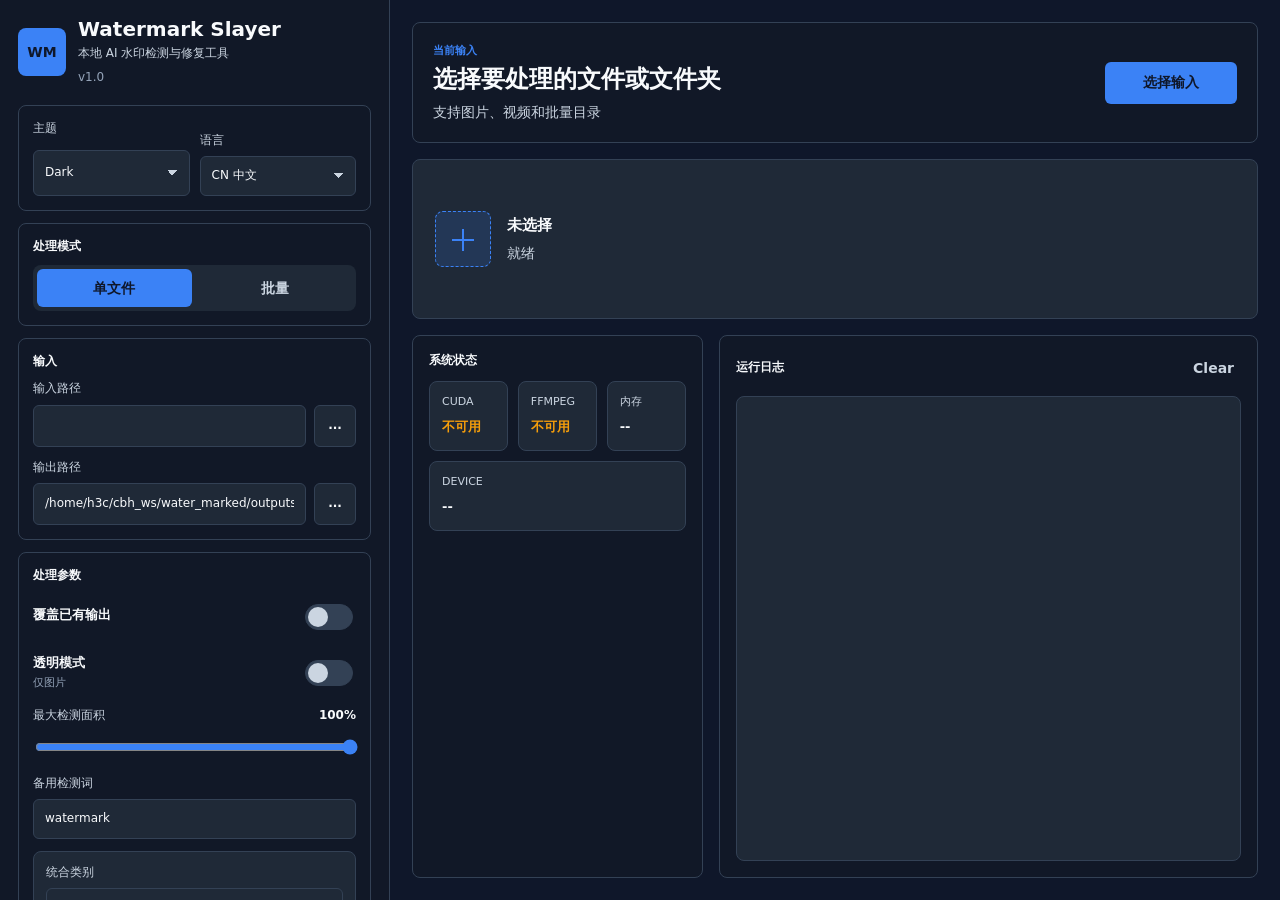
==== commit fd87e619: "Move processing progress into preview modal" ====
--- a/ui/index.html
+++ b/ui/index.html
@@ -210,98 +210,27 @@
                 </div>
             </section>
 
-            <section class="panel compare-panel">
-                <div class="panel-head">
-                    <div>
-                        <h3 data-i18n="compare.title">Before / After</h3>
-                        <p data-i18n="compare.subtitle">Detection preview and processed output stay side by side.</p>
+            <section class="runtime-layout">
+                <div class="panel system-panel">
+                    <div class="panel-head">
+                        <h3 data-i18n="sections.system">System</h3>
                     </div>
-                    <span id="compareStatus" data-i18n="compare.waiting">Waiting</span>
-                </div>
-
-                <div class="compare-grid">
-                    <div class="compare-pane">
-                        <div class="compare-pane-head">
-                            <h4 data-i18n="compare.before">Before</h4>
-                            <span id="compareBeforeName">-</span>
+                    <div class="system-grid">
+                        <div class="system-item">
+                            <span data-i18n="status_bar.cuda">CUDA</span>
+                            <strong id="cudaState">--</strong>
                         </div>
-                        <div class="compare-media">
-                            <img id="compareBeforeImage" class="hidden" alt="Before image">
-                            <video id="compareBeforeVideo" class="hidden" muted playsinline preload="metadata"></video>
-                            <div id="compareBeforeEmpty" class="compare-empty" data-i18n="compare.before_empty">Select an image or video.</div>
+                        <div class="system-item">
+                            <span data-i18n="status_bar.ffmpeg">FFmpeg</span>
+                            <strong id="ffmpegState">--</strong>
                         </div>
-                    </div>
-
-                    <div class="compare-pane">
-                        <div class="compare-pane-head">
-                            <h4 data-i18n="compare.after">After</h4>
-                            <span id="compareAfterName">-</span>
+                        <div class="system-item">
+                            <span data-i18n="status_bar.ram">RAM</span>
+                            <strong id="ramState">--</strong>
                         </div>
-                        <div class="compare-media">
-                            <img id="compareAfterImage" class="hidden" alt="After image">
-                            <video id="compareAfterVideo" class="hidden" muted playsinline preload="metadata"></video>
-                            <div id="compareAfterEmpty" class="compare-empty" data-i18n="compare.after_empty">Detection boxes or processed output will appear here.</div>
-                        </div>
-                    </div>
-                </div>
-
-                <div class="compare-controls">
-                    <button id="comparePlayPause" type="button" class="secondary-button compact" data-i18n="compare.play">Play</button>
-                    <label class="field">
-                        <span data-i18n="compare.progress">Progress</span>
-                        <input id="compareTimeline" type="range" min="0" max="1000" value="0">
-                    </label>
-                    <label class="field speed-field">
-                        <span data-i18n="compare.speed">Speed</span>
-                        <select id="compareSpeed">
-                            <option value="0.25">0.25x</option>
-                            <option value="0.5">0.5x</option>
-                            <option value="1" selected>1x</option>
-                            <option value="1.5">1.5x</option>
-                            <option value="2">2x</option>
-                            <option value="4">4x</option>
-                        </select>
-                    </label>
-                </div>
-            </section>
-
-            <section class="runtime-layout">
-                <div class="status-stack">
-                    <div class="panel progress-panel">
-                        <div class="panel-head">
-                            <h3 data-i18n="labels.progress">Progress</h3>
-                            <span id="statusText" data-i18n="labels.idle">Idle</span>
-                        </div>
-                        <div class="progress-track" aria-label="Progress">
-                            <div id="progressFill" class="progress-fill"></div>
-                        </div>
-                        <div class="progress-meta">
-                            <span id="progressValue">0%</span>
-                            <span id="statusMessage">Ready</span>
-                        </div>
-                    </div>
-
-                    <div class="panel system-panel">
-                        <div class="panel-head">
-                            <h3 data-i18n="sections.system">System</h3>
-                        </div>
-                        <div class="system-grid">
-                            <div class="system-item">
-                                <span data-i18n="status_bar.cuda">CUDA</span>
-                                <strong id="cudaState">--</strong>
-                            </div>
-                            <div class="system-item">
-                                <span data-i18n="status_bar.ffmpeg">FFmpeg</span>
-                                <strong id="ffmpegState">--</strong>
-                            </div>
-                            <div class="system-item">
-                                <span data-i18n="status_bar.ram">RAM</span>
-                                <strong id="ramState">--</strong>
-                            </div>
-                            <div class="system-item wide">
-                                <span>Device</span>
-                                <strong id="gpuState">--</strong>
-                            </div>
+                        <div class="system-item wide">
+                            <span>Device</span>
+                            <strong id="gpuState">--</strong>
                         </div>
                     </div>
                 </div>
@@ -399,6 +328,19 @@
                         <img id="processAfterImage" class="hidden" alt="Processing after">
                         <div id="processAfterEmpty" class="compare-empty" data-i18n="process_modal.after_empty">Waiting for the processed frame.</div>
                     </div>
+                </div>
+            </div>
+            <div class="process-progress-panel">
+                <div class="panel-head">
+                    <h3 data-i18n="labels.progress">Progress</h3>
+                    <span id="statusText" data-i18n="labels.idle">Idle</span>
+                </div>
+                <div class="progress-track" aria-label="Progress">
+                    <div id="progressFill" class="progress-fill"></div>
+                </div>
+                <div class="progress-meta">
+                    <span id="progressValue">0%</span>
+                    <span id="statusMessage">Ready</span>
                 </div>
             </div>
             <footer class="process-modal-footer">
@@ -827,11 +769,7 @@
                 'startButton', 'stopButton', 'previewButton', 'stageBrowse', 'dropZone',
                 'florenceModelId', 'browseFlorenceModel', 'florenceAdapterDir',
                 'browseFlorenceAdapter', 'florenceMaxTokens', 'florenceNumBeams',
-                'florenceUseFastProcessor', 'compareStatus', 'compareBeforeName',
-                'compareAfterName', 'compareBeforeImage', 'compareAfterImage',
-                'compareBeforeVideo', 'compareAfterVideo', 'compareBeforeEmpty',
-                'compareAfterEmpty', 'comparePlayPause', 'compareTimeline', 'compareSpeed',
-                'selectedTitle', 'selectedSubtitle', 'pathDisplay', 'fileKind',
+                'florenceUseFastProcessor', 'selectedTitle', 'selectedSubtitle', 'pathDisplay', 'fileKind',
                 'statusText', 'progressFill', 'progressValue', 'statusMessage',
                 'cudaState', 'ffmpegState', 'ramState', 'gpuState', 'logs', 'clearLogs',
                 'previewModal', 'closePreview', 'closePreviewFooter', 'previewLoading',
@@ -956,14 +894,6 @@
             dom.florenceMaxTokens.addEventListener('input', () => { appState.florenceTest.maxNewTokens = parseInt(dom.florenceMaxTokens.value, 10) || 256; queueBridgeStateSave(); });
             dom.florenceNumBeams.addEventListener('input', () => { appState.florenceTest.numBeams = parseInt(dom.florenceNumBeams.value, 10) || 3; queueBridgeStateSave(); });
             dom.florenceUseFastProcessor.addEventListener('change', () => { appState.florenceTest.useFastProcessor = dom.florenceUseFastProcessor.checked; queueBridgeStateSave(); });
-            dom.comparePlayPause.addEventListener('click', togglePlayback);
-            dom.compareSpeed.addEventListener('change', () => {
-                appState.compare.speed = parseFloat(dom.compareSpeed.value) || 1;
-                applyPlaybackRate();
-            });
-            dom.compareTimeline.addEventListener('input', () => seekComparison());
-            dom.compareBeforeVideo.addEventListener('timeupdate', syncPlaybackTimeline);
-            dom.compareAfterVideo.addEventListener('timeupdate', syncPlaybackTimeline);
             dom.closePreview.addEventListener('click', hidePreviewDialog);
             dom.closePreviewFooter.addEventListener('click', hidePreviewDialog);
             dom.previewModal.addEventListener('click', event => {
@@ -1543,25 +1473,7 @@
         }
 
         function renderComparisonPane() {
-            const before = appState.compare.before;
-            const after = appState.compare.after;
-            renderMediaPane(before, dom.compareBeforeImage, dom.compareBeforeVideo, dom.compareBeforeEmpty);
-            renderMediaPane(after, dom.compareAfterImage, dom.compareAfterVideo, dom.compareAfterEmpty);
-
-            dom.compareBeforeName.textContent = before ? (before.name || formatPathLabel(before.path)) : '-';
-            dom.compareAfterName.textContent = after ? (after.name || formatPathLabel(after.path)) : '-';
-
-            const liveStatuses = ['detecting', 'frame_detected', 'frame_processed'];
-            const statusKey = liveStatuses.includes(appState.compare.status) ? appState.compare.status : (appState.processing ? 'processing' : appState.compare.status);
-            dom.compareStatus.textContent = text(`compare.${statusKey}`, text('compare.waiting'));
-
-            const videoReady = before && after && before.kind === 'video' && after.kind === 'video';
-            dom.comparePlayPause.disabled = !videoReady;
-            dom.compareTimeline.disabled = !videoReady;
-            dom.compareSpeed.disabled = !videoReady;
-            dom.comparePlayPause.textContent = appState.compare.playing ? text('compare.pause') : text('compare.play');
-            dom.compareTimeline.value = appState.compare.timeline;
-            dom.compareSpeed.value = String(appState.compare.speed);
+            // Main-page before/after UI was removed; live images now render in processModal.
         }
 
         async function loadSourceMedia() {
@@ -1702,18 +1614,11 @@
                 .filter(item => item && item.kind === 'video')
                 .map(item => Number(item.duration || 0))
                 .filter(value => Number.isFinite(value) && value > 0);
-            if (mediaDurations.length) return Math.min(...mediaDurations);
-
-            const before = dom.compareBeforeVideo;
-            const after = dom.compareAfterVideo;
-            const durations = [before.duration, after.duration].filter(value => Number.isFinite(value) && value > 0);
-            return durations.length ? Math.min(...durations) : 0;
+            return mediaDurations.length ? Math.min(...mediaDurations) : 0;
         }
 
         function applyPlaybackRate() {
-            const speed = parseFloat(appState.compare.speed) || 1;
-            dom.compareBeforeVideo.playbackRate = speed;
-            dom.compareAfterVideo.playbackRate = speed;
+            // Native video controls were removed from the main page.
         }
 
         function startFramePlayback() {
@@ -1769,46 +1674,16 @@
                 renderComparisonPane();
                 return;
             }
-
-            const before = dom.compareBeforeVideo;
-            const after = dom.compareAfterVideo;
-            if (!(appState.compare.before && appState.compare.after && appState.compare.before.kind === 'video' && appState.compare.after.kind === 'video')) return;
-
-            applyPlaybackRate();
-            if (appState.compare.playing) {
-                before.pause();
-                after.pause();
-                appState.compare.playing = false;
-            } else {
-                const targetTime = before.currentTime || after.currentTime || 0;
-                before.currentTime = targetTime;
-                after.currentTime = targetTime;
-                Promise.allSettled([before.play(), after.play()]);
-                appState.compare.playing = true;
-            }
-            renderComparisonPane();
         }
 
         function seekComparison() {
-            appState.compare.timeline = parseInt(dom.compareTimeline.value, 10) || 0;
             if (hasFrameComparison()) {
                 renderComparisonPane();
-                return;
-            }
-
-            const duration = comparisonDuration();
-            if (!duration) return;
-            const targetTime = duration * (appState.compare.timeline / 1000);
-            dom.compareBeforeVideo.currentTime = targetTime;
-            dom.compareAfterVideo.currentTime = targetTime;
+            }
         }
 
         function syncPlaybackTimeline() {
-            if (hasFrameComparison()) return;
-            const duration = comparisonDuration();
-            if (!duration || document.activeElement === dom.compareTimeline) return;
-            appState.compare.timeline = Math.round((dom.compareBeforeVideo.currentTime / duration) * 1000);
-            dom.compareTimeline.value = appState.compare.timeline;
+            // Native video controls were removed from the main page.
         }
 
         function renderProgressState() {
@@ -1908,13 +1783,6 @@
         function registerBridgeCallbacks() {
             window.updateProgress = percent => {
                 appState.progress = parseInt(percent, 10) || 0;
-                if (appState.compare.before && appState.compare.before.kind === 'video' && !(appState.compare.after && appState.compare.after.kind === 'video')) {
-                    appState.compare.timeline = Math.max(0, Math.min(1000, Math.round(appState.progress * 10)));
-                    dom.compareTimeline.value = appState.compare.timeline;
-                    if (Number.isFinite(dom.compareBeforeVideo.duration) && dom.compareBeforeVideo.duration > 0) {
-                        dom.compareBeforeVideo.currentTime = dom.compareBeforeVideo.duration * (appState.progress / 100);
-                    }
-                }
                 renderProgressState();
             };
             window.addLog = (message, color) => {
--- a/ui/themes.css
+++ b/ui/themes.css
@@ -570,17 +570,10 @@
 
 .runtime-layout {
     display: grid;
-    grid-template-columns: minmax(280px, 0.75fr) minmax(380px, 1.25fr);
+    grid-template-columns: minmax(280px, 0.7fr) minmax(420px, 1.3fr);
     gap: 16px;
     flex: 1 1 360px;
     min-height: 360px;
-}
-
-.status-stack {
-    min-height: 0;
-    display: grid;
-    grid-template-rows: auto minmax(0, 1fr);
-    gap: 16px;
 }
 
 .panel {
@@ -635,26 +628,6 @@
     gap: 10px;
 }
 
-.compare-panel .panel-head {
-    align-items: flex-start;
-}
-
-.compare-panel .panel-head p {
-    margin: 5px 0 0;
-    color: var(--muted);
-    font-size: 12px;
-}
-
-.compare-grid {
-    display: grid;
-    grid-template-columns: repeat(2, minmax(0, 1fr));
-    gap: 14px;
-}
-
-.compare-pane {
-    min-width: 0;
-}
-
 .compare-pane-head {
     display: flex;
     align-items: center;
@@ -678,43 +651,11 @@
     white-space: nowrap;
 }
 
-.compare-media {
-    position: relative;
-    display: grid;
-    place-items: center;
-    width: 100%;
-    aspect-ratio: 16 / 9;
-    overflow: hidden;
-    border: 1px solid var(--border);
-    border-radius: 8px;
-    background: var(--surface-2);
-}
-
-.compare-media img,
-.compare-media video {
-    width: 100%;
-    height: 100%;
-    object-fit: contain;
-    background: #000;
-}
-
 .compare-empty {
     padding: 18px;
     color: var(--muted);
     font-size: 13px;
     text-align: center;
-}
-
-.compare-controls {
-    display: grid;
-    grid-template-columns: auto minmax(160px, 1fr) 110px;
-    align-items: end;
-    gap: 12px;
-    margin-top: 14px;
-}
-
-.speed-field select {
-    min-width: 96px;
 }
 
 .test-grid {
@@ -1033,6 +974,14 @@
     background: #000;
 }
 
+.process-progress-panel {
+    margin: 0 18px 18px;
+    padding: 14px;
+    border: 1px solid var(--border);
+    border-radius: 8px;
+    background: var(--surface-2);
+}
+
 .process-modal-footer {
     display: flex;
     align-items: center;
@@ -1193,7 +1142,6 @@
         min-height: 0;
     }
 
-    .compare-grid,
     .process-live-grid,
     .test-result-layout,
     .test-json-grid {
@@ -1208,7 +1156,6 @@
     }
 
     .control-grid.two,
-    .compare-controls,
     .hero-panel,
     .preview-meta,
     .system-grid,
